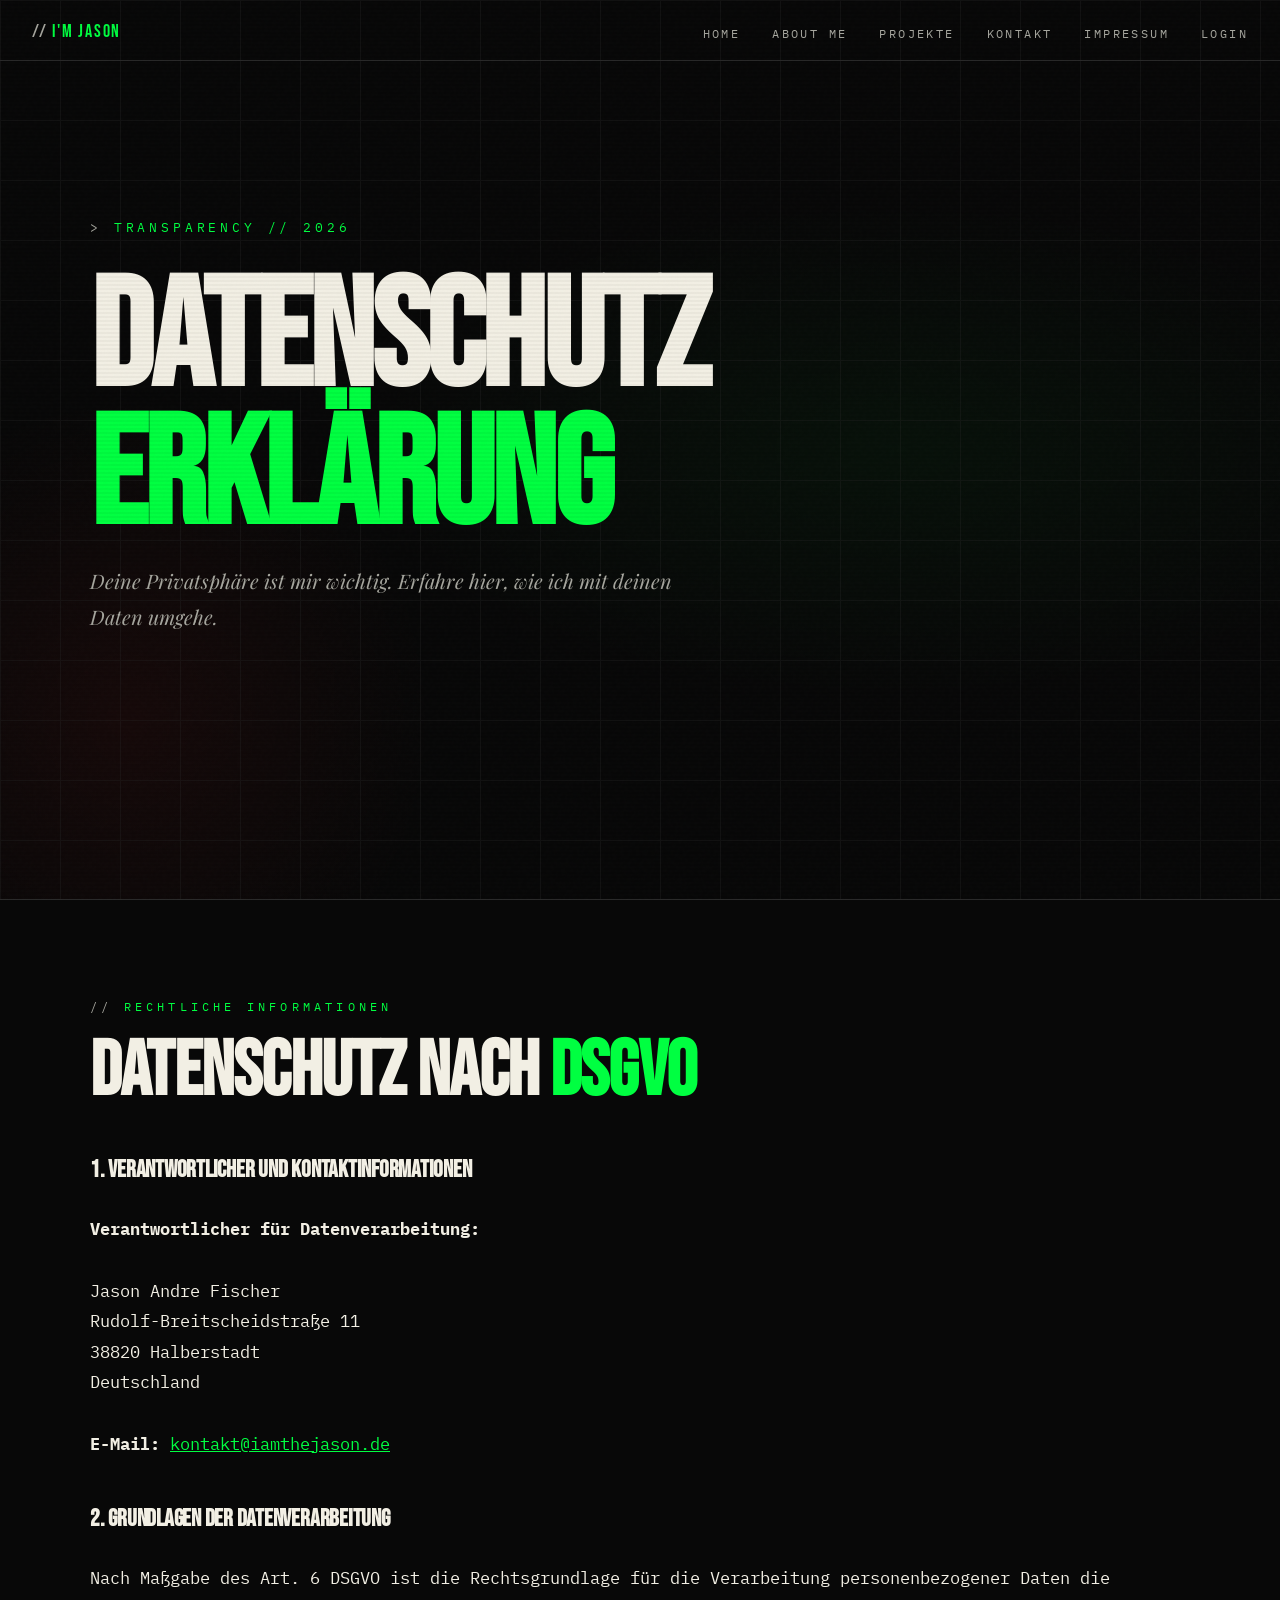
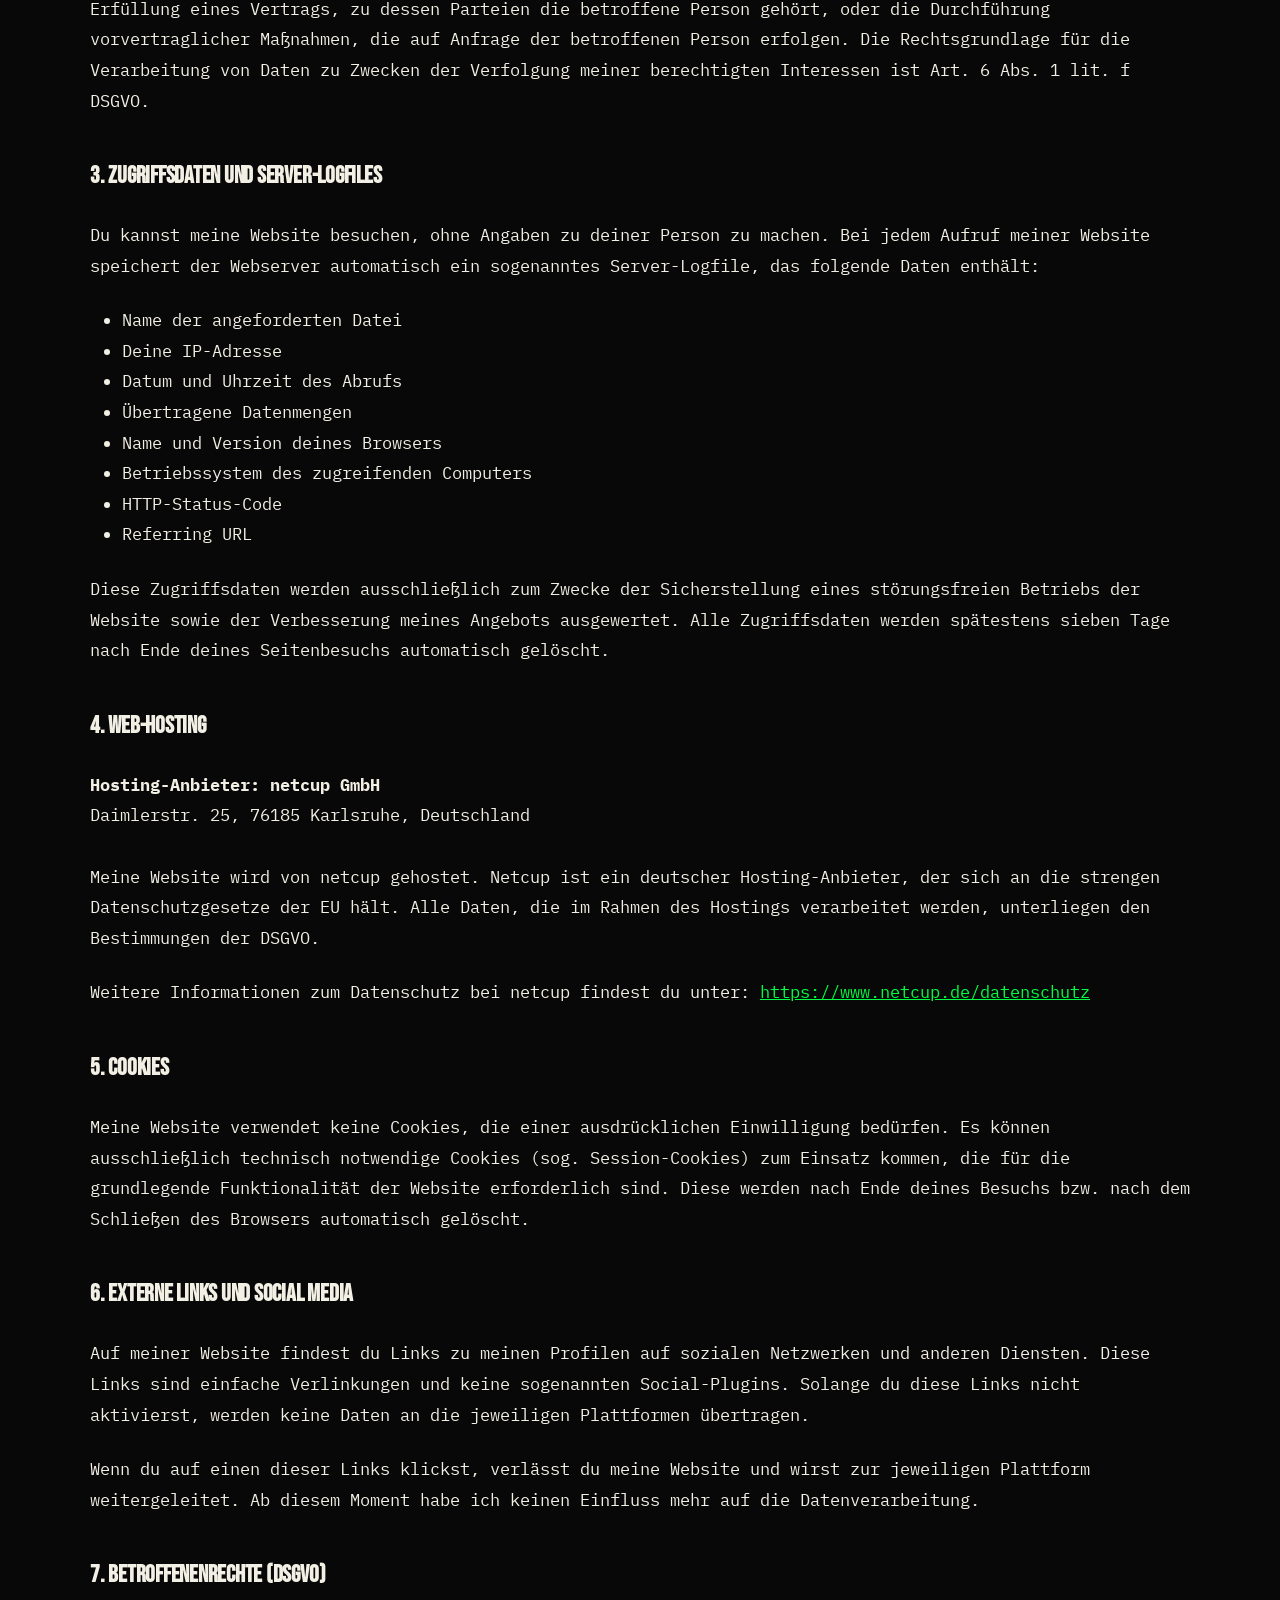
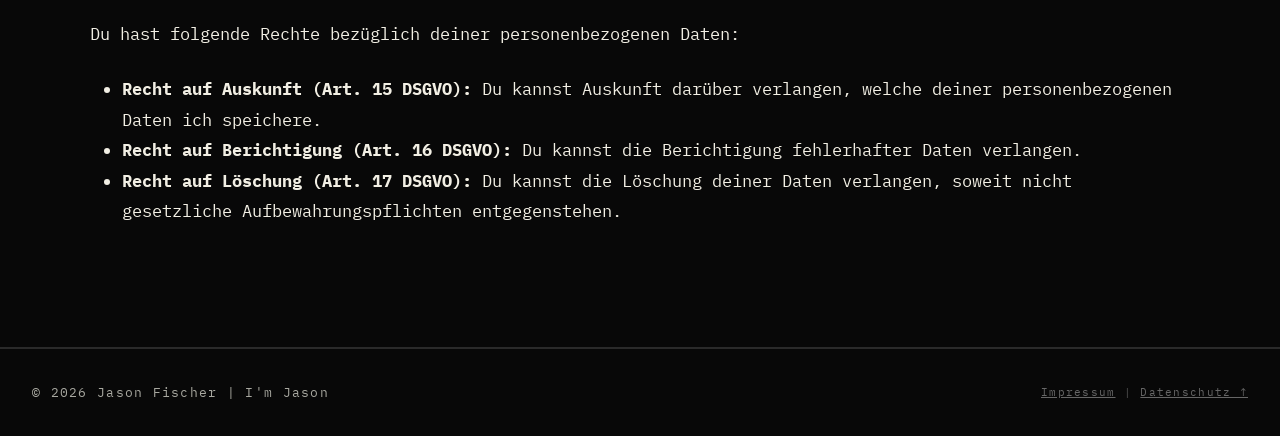
==== datenschutz.html @ c8b7c7de "Add login functionality with form and backend validation; update navigation links across multiple pa" ====
<!DOCTYPE html>
<html lang="de">
<head>
    <meta charset="UTF-8">
    <meta name="viewport" content="width=device-width, initial-scale=1.0">
    <title>Datenschutzerklärung</title>
    <link rel="preconnect" href="https://fonts.googleapis.com">
    <link rel="preconnect" href="https://fonts.gstatic.com" crossorigin>
    <link href="https://fonts.googleapis.com/css2?family=Bebas+Neue&family=IBM+Plex+Mono:ital,wght@0,400;0,600;1,400&family=Playfair+Display:ital,wght@0,400;1,700&display=swap" rel="stylesheet">
    <link rel="stylesheet" href="style.css">
</head>
<body>

<!-- NAV -->
<nav id="nav">
  <div class="nav-logo"><span>//</span> I'm Jason</div>
  <ul class="nav-links">
    <li><a href="index.html">Home</a></li>
    <li><a href="index.html#aboutme">About Me</a></li>
    <li><a href="index.html#projects">Projekte</a></li>
    <li><a href="kontakt.html">Kontakt</a></li>
    <li><a href="impressum.html">Impressum</a></li>
    <li><a href="login.html">Login</a></li>
  </ul>
  <button class="hamburger" id="hamburger">
    <span></span>
    <span></span>
    <span></span>
  </button>
</nav>

<!-- MOBILE MENU -->
<div class="mobile-menu" id="mobileMenu">
  <ul class="mobile-nav-links">
    <li><a href="index.html">Home</a></li>
    <li><a href="index.html#aboutme">About Me</a></li>
    <li><a href="index.html#projects">Projekte</a></li>
    <li><a href="kontakt.html">Kontakt</a></li>
    <li><a href="impressum.html">Impressum</a></li>
    <li><a href="login.html">Login</a></li>
  </ul>
</div>

<!-- HERO -->
<section class="hero">
  <div class="hero-bg"></div>
  <div class="hero-grid"></div>
  <div class="hero-inner">
    <div class="hero-tag">transparency // 2026</div>
    <h1 class="hero-title">
      Datenschutz<br>
      <span class="accent">Erklärung</span>
    </h1>
    <p class="hero-subtitle">
      Deine Privatsphäre ist mir wichtig. Erfahre hier, wie ich mit deinen Daten umgehe.
    </p>
  </div>
</section>

<!-- CONTENT -->
<section>
  <div class="container reveal">
    <div class="section-label">rechtliche informationen</div>
    <h2>Datenschutz nach <span class="green">DSGVO</span></h2>

    <div style="margin-top: 3rem;">
      <h2 style="font-size: 1.5rem; margin-bottom: 2rem; color: var(--white);">1. Verantwortlicher und Kontaktinformationen</h2>
      <p>
        <strong>Verantwortlicher für Datenverarbeitung:</strong><br><br>
        Jason Andre Fischer<br>
        Rudolf-Breitscheidstraße 11<br>
        38820 Halberstadt<br>
        Deutschland<br><br>
        <strong>E-Mail:</strong> <a href="mailto:kontakt@iamthejason.de" style="color: var(--green);">kontakt@iamthejason.de</a>
      </p>
    </div>

    <div style="margin-top: 3rem;">
      <h2 style="font-size: 1.5rem; margin-bottom: 2rem; color: var(--white);">2. Grundlagen der Datenverarbeitung</h2>
      <p>
        Nach Maßgabe des Art. 6 DSGVO ist die Rechtsgrundlage für die Verarbeitung personenbezogener Daten die Erfüllung eines Vertrags, zu dessen Parteien die betroffene Person gehört, oder die Durchführung vorvertraglicher Maßnahmen, die auf Anfrage der betroffenen Person erfolgen. Die Rechtsgrundlage für die Verarbeitung von Daten zu Zwecken der Verfolgung meiner berechtigten Interessen ist Art. 6 Abs. 1 lit. f DSGVO.
      </p>
    </div>

    <div style="margin-top: 3rem;">
      <h2 style="font-size: 1.5rem; margin-bottom: 2rem; color: var(--white);">3. Zugriffsdaten und Server-Logfiles</h2>
      <p>
        Du kannst meine Website besuchen, ohne Angaben zu deiner Person zu machen. Bei jedem Aufruf meiner Website speichert der Webserver automatisch ein sogenanntes Server-Logfile, das folgende Daten enthält:
      </p>
      <ul style="margin: 1.5rem 0; margin-left: 2rem;">
        <li>Name der angeforderten Datei</li>
        <li>Deine IP-Adresse</li>
        <li>Datum und Uhrzeit des Abrufs</li>
        <li>Übertragene Datenmengen</li>
        <li>Name und Version deines Browsers</li>
        <li>Betriebssystem des zugreifenden Computers</li>
        <li>HTTP-Status-Code</li>
        <li>Referring URL</li>
      </ul>
      <p>
        Diese Zugriffsdaten werden ausschließlich zum Zwecke der Sicherstellung eines störungsfreien Betriebs der Website sowie der Verbesserung meines Angebots ausgewertet. Alle Zugriffsdaten werden spätestens sieben Tage nach Ende deines Seitenbesuchs automatisch gelöscht.
      </p>
    </div>

    <div style="margin-top: 3rem;">
      <h2 style="font-size: 1.5rem; margin-bottom: 2rem; color: var(--white);">4. Web-Hosting</h2>
      <p>
        <strong>Hosting-Anbieter: netcup GmbH</strong><br>
        Daimlerstr. 25, 76185 Karlsruhe, Deutschland<br><br>
        Meine Website wird von netcup gehostet. Netcup ist ein deutscher Hosting-Anbieter, der sich an die strengen Datenschutzgesetze der EU hält. Alle Daten, die im Rahmen des Hostings verarbeitet werden, unterliegen den Bestimmungen der DSGVO.
      </p>
      <p style="margin-top: 1.5rem;">
        Weitere Informationen zum Datenschutz bei netcup findest du unter: <a href="https://www.netcup.de/datenschutz" target="_blank" rel="noopener" style="color: var(--green);">https://www.netcup.de/datenschutz</a>
      </p>
    </div>

    <div style="margin-top: 3rem;">
      <h2 style="font-size: 1.5rem; margin-bottom: 2rem; color: var(--white);">5. Cookies</h2>
      <p>
        Meine Website verwendet keine Cookies, die einer ausdrücklichen Einwilligung bedürfen. Es können ausschließlich technisch notwendige Cookies (sog. Session-Cookies) zum Einsatz kommen, die für die grundlegende Funktionalität der Website erforderlich sind. Diese werden nach Ende deines Besuchs bzw. nach dem Schließen des Browsers automatisch gelöscht.
      </p>
    </div>

    <div style="margin-top: 3rem;">
      <h2 style="font-size: 1.5rem; margin-bottom: 2rem; color: var(--white);">6. Externe Links und Social Media</h2>
      <p>
        Auf meiner Website findest du Links zu meinen Profilen auf sozialen Netzwerken und anderen Diensten. Diese Links sind einfache Verlinkungen und keine sogenannten Social-Plugins. Solange du diese Links nicht aktivierst, werden keine Daten an die jeweiligen Plattformen übertragen.
      </p>
      <p style="margin-top: 1.5rem;">
        Wenn du auf einen dieser Links klickst, verlässt du meine Website und wirst zur jeweiligen Plattform weitergeleitet. Ab diesem Moment habe ich keinen Einfluss mehr auf die Datenverarbeitung.
      </p>
    </div>

    <div style="margin-top: 3rem;">
      <h2 style="font-size: 1.5rem; margin-bottom: 2rem; color: var(--white);">7. Betroffenenrechte (DSGVO)</h2>
      <p>
        Du hast folgende Rechte bezüglich deiner personenbezogenen Daten:
      </p>
      <ul style="margin: 1.5rem 0; margin-left: 2rem;">
        <li><strong>Recht auf Auskunft (Art. 15 DSGVO):</strong> Du kannst Auskunft darüber verlangen, welche deiner personenbezogenen Daten ich speichere.</li>
        <li><strong>Recht auf Berichtigung (Art. 16 DSGVO):</strong> Du kannst die Berichtigung fehlerhafter Daten verlangen.</li>
        <li><strong>Recht auf Löschung (Art. 17 DSGVO):</strong> Du kannst die Löschung deiner Daten verlangen, soweit nicht gesetzliche Aufbewahrungspflichten entgegenstehen.</li>
      </ul>
    </div>
  </div>
</section>

<!-- FOOTER -->
<footer>
  <div>&copy; 2026 Jason Fischer | I'm Jason</div>
  <div style="color: #555; font-size:0.7rem">
    <a href="impressum.html" style="color:#666; text-decoration:underline">Impressum</a> | <a href="datenschutz.html" style="color:#666; text-decoration:underline">Datenschutz ↑</a>
  </div>
</footer>

<script>
  // ─── HAMBURGER MENU ───
  const hamburger = document.getElementById('hamburger');
  const mobileMenu = document.getElementById('mobileMenu');
  
  hamburger.addEventListener('click', () => {
    hamburger.classList.toggle('active');
    mobileMenu.classList.toggle('active');
  });
  
  // Close mobile menu when a link is clicked
  document.querySelectorAll('.mobile-nav-links a').forEach(link => {
    link.addEventListener('click', () => {
      hamburger.classList.remove('active');
      mobileMenu.classList.remove('active');
    });
  });

  // ─── NAV SCROLL ───
  const nav = document.getElementById('nav');
  window.addEventListener('scroll', () => {
    nav.classList.toggle('scrolled', window.scrollY > 50);
  });

  // ─── REVEAL ON SCROLL ───
  const reveals = document.querySelectorAll('.reveal');
  const observer = new IntersectionObserver((entries) => {
    entries.forEach(e => {
      if (e.isIntersecting) {
        e.target.classList.add('visible');
        observer.unobserve(e.target);
      }
    });
  }, { threshold: 0.1, rootMargin: '0px 0px -50px 0px' });

  reveals.forEach(r => observer.observe(r));
</script>

</body>
</html>
---- style.css ----
:root {
    --black: #080808;
    --dark: #111111;
    --card: #161616;
    --green: #00ff41;
    --red: #ff2b2b;
    --gold: #f5c400;
    --white: #f2efe4;
    --muted: #a8a8a0;
    --border: #2a2a2a;
}

*,
*::before,
*::after {
    box-sizing: border-box;
    margin: 0;
    padding: 0;
}

html {
    scroll-behavior: smooth;
}

body {
    background: var(--black);
    color: var(--white);
    font-family: 'IBM Plex Mono', monospace;
    font-size: 17px;
    line-height: 1.8;
    overflow-x: hidden;
    cursor: crosshair;
}

/* ─── SCANLINE OVERLAY ─── */
body::before {
    content: '';
    position: fixed;
    inset: 0;
    background: repeating-linear-gradient(0deg,
            transparent,
            transparent 2px,
            rgba(0, 0, 0, 0.03) 2px,
            rgba(0, 0, 0, 0.03) 4px);
    pointer-events: none;
    z-index: 9999;
}

/* ─── NOISE TEXTURE ─── */
body::after {
    content: '';
    position: fixed;
    inset: 0;
    opacity: 0.015;
    background-image: url("data:image/svg+xml,%3Csvg viewBox='0 0 256 256' xmlns='http://www.w3.org/2000/svg'%3E%3Cfilter id='noise'%3E%3CfeTurbulence type='fractalNoise' baseFrequency='0.9' numOctaves='4' stitchTiles='stitch'/%3E%3C/filter%3E%3Crect width='100%25' height='100%25' filter='url(%23noise)'/%3E%3C/svg%3E");
    pointer-events: none;
    z-index: 9998;
}

/* ─── HERO ─── */
.hero {
    min-height: 100vh;
    display: flex;
    flex-direction: column;
    justify-content: center;
    padding: 4rem 2rem 6rem;
    position: relative;
    border-bottom: 1px solid var(--border);
    overflow: hidden;
}

.hero-bg {
    position: absolute;
    inset: 0;
    background:
        radial-gradient(ellipse 60% 40% at 70% 50%, rgba(0, 255, 65, 0.04) 0%, transparent 70%),
        radial-gradient(ellipse 40% 60% at 10% 80%, rgba(255, 43, 43, 0.06) 0%, transparent 60%);
    pointer-events: none;
}

.hero-grid {
    position: absolute;
    inset: 0;
    background-image:
        linear-gradient(var(--border) 1px, transparent 1px),
        linear-gradient(90deg, var(--border) 1px, transparent 1px);
    background-size: 60px 60px;
    opacity: 0.3;
    pointer-events: none;
}

.hero-inner {
    max-width: 1100px;
    margin: 0 auto;
    width: 100%;
    position: relative;
}

.hero-tag {
    font-family: 'IBM Plex Mono', monospace;
    font-size: 0.8rem;
    color: var(--green);
    letter-spacing: 0.3em;
    text-transform: uppercase;
    margin-bottom: 2rem;
    margin-top: 2rem;
    opacity: 0;
    animation: fadeUp 0.6s 0.2s ease forwards;
}

.hero-tag::before {
    content: '> ';
    color: var(--muted);
}

.hero-title {
    font-family: 'Bebas Neue', sans-serif;
    font-size: clamp(4rem, 12vw, 11rem);
    line-height: 0.9;
    letter-spacing: -0.02em;
    color: var(--white);
    margin-bottom: 1rem;
    opacity: 0;
    animation: fadeUp 0.8s 0.4s ease forwards;
}

.hero-title .strike {
    color: var(--muted);
    text-decoration: line-through;
    text-decoration-color: var(--red);
    text-decoration-thickness: 4px;
}

.hero-title .accent {
    color: var(--green);
    display: inline-block;
    animation: glitch 4s 2s infinite;
}

.hero-subtitle {
    font-size: clamp(1rem, 2vw, 1.25rem);
    color: var(--muted);
    max-width: 600px;
    margin-bottom: 3rem;
    opacity: 0;
    animation: fadeUp 0.8s 0.7s ease forwards;
    font-style: italic;
    font-family: 'Playfair Display', serif;
}

.hero-stats {
    display: flex;
    gap: 3rem;
    flex-wrap: wrap;
    opacity: 0;
    animation: fadeUp 0.8s 1s ease forwards;
}

.stat {
    border-left: 2px solid var(--green);
    padding-left: 1rem;
}

.stat-num {
    font-family: 'Bebas Neue', sans-serif;
    font-size: 2.5rem;
    color: var(--green);
    line-height: 1;
}

.stat-label {
    font-size: 0.75rem;
    color: var(--muted);
    letter-spacing: 0.15em;
    text-transform: uppercase;
    margin-top: 0.3rem;
}

/* ─── SECTION BASE ─── */
section {
    padding: 6rem 2rem;
    border-bottom: 1px solid var(--border);
}

.container {
    max-width: 1100px;
    margin: 0 auto;
}

.section-label {
    font-size: 0.75rem;
    letter-spacing: 0.35em;
    text-transform: uppercase;
    color: var(--green);
    margin-bottom: 1rem;
}

.section-label::before {
    content: '// ';
    color: var(--muted);
}

h2 {
    font-family: 'Bebas Neue', sans-serif;
    font-size: clamp(2.5rem, 6vw, 5rem);
    line-height: 1;
    letter-spacing: -0.01em;
    margin-bottom: 3rem;
    color: var(--white);
}

h2 .red {
    color: var(--red);
}

h2 .green {
    color: var(--green);
}

h2 .gold {
    color: var(--gold);
}

/* ─── MYTH SECTION ─── */
.myth-section {
    background: var(--dark);
}

.myth-grid {
    display: grid;
    grid-template-columns: 1fr 1fr;
    gap: 1px;
    background: var(--border);
    border: 1px solid var(--border);
    margin-bottom: 3rem;
}

.myth-item {
    background: var(--card);
    padding: 2.5rem;
    position: relative;
    overflow: hidden;
    transition: background 0.3s;
}

.myth-item:hover {
    background: #1d1d1d;
}

.myth-item::before {
    content: attr(data-num);
    position: absolute;
    top: -0.5rem;
    right: 1rem;
    font-family: 'Bebas Neue', sans-serif;
    font-size: 6rem;
    color: var(--border);
    line-height: 1;
    pointer-events: none;
    transition: color 0.3s;
}

.myth-item:hover::before {
    color: #2a2a2a;
}

.myth-label {
    font-size: 0.7rem;
    letter-spacing: 0.3em;
    color: var(--red);
    text-transform: uppercase;
    margin-bottom: 0.75rem;
}

.myth-claim {
    font-family: 'Playfair Display', serif;
    font-style: italic;
    font-size: 1.2rem;
    color: var(--muted);
    margin-bottom: 1.25rem;
    padding-bottom: 1.25rem;
    border-bottom: 1px solid var(--border);
}

.myth-reality-label {
    font-size: 0.7rem;
    letter-spacing: 0.3em;
    color: var(--green);
    text-transform: uppercase;
    margin-bottom: 0.5rem;
}

.myth-reality {
    font-size: 1rem;
    color: var(--white);
    line-height: 1.8;
}

.myth-reality strong {
    color: var(--green);
}

/* ─── WHO SECTION ─── */
.who-section {}

.who-grid {
    display: grid;
    grid-template-columns: repeat(auto-fill, minmax(280px, 1fr));
    gap: 1px;
    background: var(--border);
    border: 1px solid var(--border);
}

.who-card {
    background: var(--card);
    padding: 2rem;
    position: relative;
    transition: background 0.2s;
}

.who-card:hover {
    background: #181818;
}

.who-icon {
    font-size: 2rem;
    margin-bottom: 1rem;
    display: block;
    filter: grayscale(0.3);
}

.who-title {
    font-family: 'Bebas Neue', sans-serif;
    font-size: 1.4rem;
    letter-spacing: 0.05em;
    color: var(--gold);
    margin-bottom: 0.5rem;
}

.who-desc {
    font-size: 0.95rem;
    color: var(--muted);
    line-height: 1.8;
}

.who-desc strong {
    color: var(--white);
}

/* ─── SECURITY SECTION ─── */
.security-section {
    background: var(--dark);
}

.terminal-block {
    background: #0d0d0d;
    border: 1px solid var(--green);
    border-radius: 2px;
    padding: 2rem;
    margin: 2rem 0;
    position: relative;
    font-size: 0.95rem;
    overflow: hidden;
}

.terminal-block::before {
    content: '● ● ●';
    position: absolute;
    top: 0.75rem;
    left: 1rem;
    font-size: 0.7rem;
    color: var(--muted);
    letter-spacing: 0.3em;
}

.terminal-block .line {
    padding-top: 1rem;
    color: var(--green);
    line-height: 2;
}

.terminal-block .line .prompt {
    color: var(--muted);
}

.terminal-block .line .cmd {
    color: var(--white);
}

.terminal-block .line .comment {
    color: #555;
    font-style: italic;
}

.terminal-block .line .out {
    color: var(--red);
}

.terminal-block .line .warn {
    color: var(--gold);
}

.security-split {
    display: grid;
    grid-template-columns: 1fr 1fr;
    gap: 3rem;
    align-items: start;
}

.security-text p {
    font-size: 1.05rem;
    color: var(--muted);
    margin-bottom: 1.25rem;
    line-height: 1.85;
}

.security-text p strong {
    color: var(--white);
}

.security-text p em {
    color: var(--red);
    font-style: normal;
}

/* ─── QUOTE SECTION ─── */
.quote-section {
    background: var(--black);
    padding: 5rem 2rem;
}

.big-quote {
    max-width: 900px;
    margin: 0 auto;
    text-align: center;
}

.big-quote blockquote {
    font-family: 'Playfair Display', serif;
    font-size: clamp(1.4rem, 3vw, 2.2rem);
    font-style: italic;
    color: var(--white);
    line-height: 1.5;
    margin-bottom: 1.5rem;
    position: relative;
}

.big-quote blockquote::before {
    content: '\201C';
    font-size: 8rem;
    color: var(--border);
    position: absolute;
    top: -2rem;
    left: -2rem;
    line-height: 1;
    font-family: 'Playfair Display', serif;
    pointer-events: none;
}

.big-quote cite {
    font-size: 0.7rem;
    letter-spacing: 0.3em;
    color: var(--muted);
    text-transform: uppercase;
    font-style: normal;
}

/* ─── DEMOCRACY SECTION ─── */
.democracy-section {}

.timeline {
    position: relative;
    padding-left: 2rem;
    margin: 2rem 0;
}

.timeline::before {
    content: '';
    position: absolute;
    left: 0;
    top: 0;
    bottom: 0;
    width: 1px;
    background: linear-gradient(to bottom, var(--red), transparent);
}

.timeline-item {
    position: relative;
    padding-bottom: 2.5rem;
    padding-left: 1.5rem;
}

.timeline-item::before {
    content: '';
    position: absolute;
    left: -0.35rem;
    top: 0.4rem;
    width: 7px;
    height: 7px;
    background: var(--red);
    border-radius: 50%;
    box-shadow: 0 0 8px var(--red);
}

.timeline-country {
    font-family: 'Bebas Neue', sans-serif;
    font-size: 1.1rem;
    letter-spacing: 0.1em;
    color: var(--red);
    margin-bottom: 0.25rem;
}

.timeline-text {
    font-size: 0.95rem;
    color: var(--muted);
    line-height: 1.8;
}

.timeline-text strong {
    color: var(--white);
}

.warning-box {
    border: 1px solid var(--gold);
    padding: 2rem;
    margin: 3rem 0;
    position: relative;
}

.warning-box::before {
    content: '⚠ WARNUNG';
    position: absolute;
    top: -0.75rem;
    left: 1rem;
    background: var(--black);
    padding: 0 0.5rem;
    font-size: 0.65rem;
    letter-spacing: 0.3em;
    color: var(--gold);
}

.warning-box p {
    font-size: 1rem;
    color: var(--white);
    line-height: 1.85;
}

.warning-box p strong {
    color: var(--gold);
}

/* ─── ALTERNATIVES SECTION ─── */
.alt-section {
    background: var(--dark);
}

.alt-grid {
    display: grid;
    grid-template-columns: repeat(3, 1fr);
    gap: 1.5rem;
    margin-top: 2rem;
}

@media (max-width: 768px) {
    .alt-grid {
        grid-template-columns: 1fr;
    }
}

.alt-card {
    border: 1px solid var(--border);
    padding: 2rem;
    position: relative;
    transition: border-color 0.3s, transform 0.3s;
}

.alt-card:hover {
    border-color: var(--green);
    transform: translateY(-2px);
}

.alt-num {
    font-family: 'Bebas Neue', sans-serif;
    font-size: 3.5rem;
    color: var(--border);
    line-height: 1;
    margin-bottom: 0.5rem;
    transition: color 0.3s;
}

.alt-card:hover .alt-num {
    color: #333;
}

.alt-title {
    font-family: 'Bebas Neue', sans-serif;
    font-size: 1.3rem;
    letter-spacing: 0.05em;
    color: var(--green);
    margin-bottom: 0.75rem;
}

.alt-desc {
    font-size: 0.95rem;
    color: var(--muted);
    line-height: 1.8;
}

/* ─── CTA SECTION ─── */
.cta-section {
    background: var(--black);
    text-align: center;
    padding: 8rem 2rem;
}

.cta-section h2 {
    margin-bottom: 1rem;
}

.cta-sub {
    color: var(--muted);
    margin-bottom: 3rem;
    font-size: 1rem;
    max-width: 550px;
    margin-left: auto;
    margin-right: auto;
}

.cta-buttons {
    display: flex;
    gap: 1rem;
    justify-content: center;
    flex-wrap: wrap;
    margin-bottom: 4rem;
}

.btn {
    font-family: 'IBM Plex Mono', monospace;
    font-size: 0.8rem;
    letter-spacing: 0.15em;
    text-transform: uppercase;
    padding: 1rem 2rem;
    cursor: pointer;
    transition: all 0.2s;
    text-decoration: none;
    display: inline-block;
}

.btn-primary {
    background: var(--green);
    color: var(--black);
    border: 2px solid var(--green);
    font-weight: 600;
}

.btn-primary:hover {
    background: transparent;
    color: var(--green);
}

.btn-petition {
    background: var(--gold);
    color: var(--black);
    border: 2px solid var(--gold);
    font-weight: 600;
}

.btn-petition:hover {
    background: transparent;
    color: var(--gold);
}

.btn-secondary {
    background: transparent;
    color: var(--white);
    border: 2px solid var(--border);
}

.btn-secondary:hover {
    border-color: var(--white);
}

.share-text {
    font-size: 0.75rem;
    letter-spacing: 0.3em;
    color: var(--muted);
    text-transform: uppercase;
    margin-bottom: 1.5rem;
}

.share-url {
    font-family: 'IBM Plex Mono', monospace;
    font-size: 1.1rem;
    color: var(--green);
    letter-spacing: 0.05em;
    border: 1px solid var(--border);
    padding: 0.75rem 2rem;
    display: inline-block;
    cursor: pointer;
    transition: border-color 0.2s;
    position: relative;
}

.share-url:hover {
    border-color: var(--green);
}

.share-url .copied-msg {
    position: absolute;
    top: -2rem;
    left: 50%;
    transform: translateX(-50%);
    font-size: 0.65rem;
    color: var(--green);
    letter-spacing: 0.2em;
    opacity: 0;
    transition: opacity 0.3s;
    white-space: nowrap;
    pointer-events: none;
}

.share-url.copied .copied-msg {
    opacity: 1;
}

/* ─── FOOTER ─── */
footer {
    padding: 2rem;
    border-top: 1px solid var(--border);
    display: flex;
    justify-content: space-between;
    align-items: center;
    flex-wrap: wrap;
    font-size: 0.8rem;
    color: var(--muted);
    letter-spacing: 0.1em;
    gap: 1rem;
}

footer a {
    color: var(--muted);
    text-decoration: none;
}

footer a:hover {
    color: var(--green);
}

/* ─── REVEAL ON SCROLL ─── */
.reveal {
    opacity: 0;
    transform: translateY(30px);
    transition: opacity 0.7s ease, transform 0.7s ease;
}

.reveal.visible {
    opacity: 1;
    transform: none;
}

/* ─── ANIMATIONS ─── */
@keyframes fadeUp {
    from {
        opacity: 0;
        transform: translateY(20px);
    }

    to {
        opacity: 1;
        transform: none;
    }
}

@keyframes bounce {

    0%,
    100% {
        transform: translateX(-50%) translateY(0);
    }

    50% {
        transform: translateX(-50%) translateY(-8px);
    }
}

@keyframes glitch {

    0%,
    90%,
    100% {
        transform: none;
        text-shadow: none;
    }

    91% {
        transform: skewX(-15deg);
        text-shadow: 3px 0 var(--red);
    }

    92% {
        transform: skewX(10deg);
        text-shadow: -3px 0 #0ff;
    }

    93% {
        transform: none;
        text-shadow: 2px 0 var(--red);
    }

    94% {
        transform: skewX(-5deg);
        text-shadow: none;
    }

    95% {
        transform: none;
    }
}

@keyframes blink {

    0%,
    100% {
        opacity: 1;
    }

    50% {
        opacity: 0;
    }
}

.cursor::after {
    content: '_';
    color: var(--green);
    animation: blink 1s step-end infinite;
}

/* ─── RESPONSIVE ─── */
@media (max-width: 768px) {
    .myth-grid {
        grid-template-columns: 1fr;
    }

    .security-split {
        grid-template-columns: 1fr;
    }

    .hero-stats {
        gap: 1.5rem;
    }

    footer {
        flex-direction: column;
        text-align: center;
    }
}

/* ─── NAV ─── */
nav {
    position: fixed;
    top: 0;
    left: 0;
    right: 0;
    z-index: 100;
    padding: 1rem 2rem;
    display: flex;
    justify-content: space-between;
    align-items: center;
    border-bottom: 1px solid transparent;
    transition: background 0.3s, border-color 0.3s;
}

nav.scrolled {
    background: rgba(8, 8, 8, 0.95);
    border-color: var(--border);
    backdrop-filter: blur(10px);
}

.nav-logo {
    font-family: 'Bebas Neue', sans-serif;
    font-size: 1.1rem;
    letter-spacing: 0.1em;
    color: var(--green);
}

.nav-logo span {
    color: var(--muted);
}

.nav-links {
    display: flex;
    gap: 2rem;
    list-style: none;
}

.nav-links a {
    font-size: 0.75rem;
    letter-spacing: 0.2em;
    text-transform: uppercase;
    color: var(--muted);
    text-decoration: none;
    transition: color 0.2s;
}

.nav-links a:hover {
    color: var(--green);
}

/* ─── HAMBURGER MENU ─── */
.hamburger {
    display: none;
    flex-direction: column;
    background: none;
    border: none;
    cursor: pointer;
    padding: 0.5rem;
    gap: 0.35rem;
}

.hamburger span {
    width: 24px;
    height: 2px;
    background: var(--green);
    transition: all 0.3s ease;
    display: block;
}

.hamburger.active span:nth-child(1) {
    transform: rotate(45deg) translate(10px, 10px);
}

.hamburger.active span:nth-child(2) {
    opacity: 0;
}

.hamburger.active span:nth-child(3) {
    transform: rotate(-45deg) translate(7px, -7px);
}

/* ─── MOBILE MENU ─── */
.mobile-menu {
    position: fixed;
    top: 0;
    left: 0;
    right: 0;
    background: rgba(8, 8, 8, 0.98);
    backdrop-filter: blur(10px);
    border-bottom: 1px solid var(--border);
    max-height: 0;
    overflow: hidden;
    transition: max-height 0.4s cubic-bezier(0.4, 0, 0.2, 1);
    z-index: 99;
    margin-top: 60px;
}

.mobile-menu.active {
    max-height: 100vh;
}

.mobile-nav-links {
    list-style: none;
    display: flex;
    flex-direction: column;
    padding: 2rem 2rem;
    gap: 1.5rem;
}

.mobile-nav-links a {
    font-size: 0.85rem;
    letter-spacing: 0.2em;
    text-transform: uppercase;
    color: var(--muted);
    text-decoration: none;
    transition: color 0.2s;
    display: block;
}

.mobile-nav-links a:hover {
    color: var(--green);
}

@media (max-width: 600px) {
    .nav-links {
        display: none;
    }

    .hamburger {
        display: flex;
    }
}

/* ─── HIGHLIGHT BAR ─── */
.highlight-bar {
    background: var(--red);
    padding: 0.75rem 2rem;
    text-align: center;
    font-size: 0.8rem;
    letter-spacing: 0.2em;
    text-transform: uppercase;
    color: var(--white);
    font-weight: 600;
}

.highlight-bar span {
    margin: 0 2rem;
}

/* ─── DATA VIZ ─── */
.data-viz {
    display: flex;
    gap: 2rem;
    align-items: flex-end;
    margin: 3rem 0;
    padding: 2rem;
    border: 1px solid var(--border);
    background: var(--card);
}

.bar-group {
    flex: 1;
    text-align: center;
}

.bar-container {
    height: 140px;
    display: flex;
    align-items: flex-end;
    justify-content: center;
    margin-bottom: 0.75rem;
}

.bar {
    width: 60%;
    background: var(--border);
    position: relative;
    transition: height 1.5s cubic-bezier(0.25, 1, 0.5, 1);
    display: flex;
    align-items: flex-start;
    justify-content: center;
}

.bar[data-color="green"] {
    background: var(--green);
}

.bar[data-color="red"] {
    background: var(--red);
}

.bar[data-color="gold"] {
    background: var(--gold);
}

.bar-val {
    font-family: 'Bebas Neue', sans-serif;
    font-size: 1.2rem;
    padding-top: 0.3rem;
    color: var(--black);
    position: absolute;
    top: -2rem;
    color: var(--white);
}

.bar-label {
    font-size: 0.75rem;
    letter-spacing: 0.1em;
    color: var(--muted);
    line-height: 1.4;
    text-transform: uppercase;
}

.data-source {
    font-size: 0.7rem;
    color: #555;
    text-align: right;
    margin-top: -1rem;
    margin-bottom: 2rem;
    font-style: italic;
    line-height: 1.6;
}

.source-ref {
    color: var(--green);
    text-decoration: none;
    font-size: 0.75em;
    vertical-align: super;
    font-family: 'IBM Plex Mono', monospace;
    opacity: 0.8;
    transition: opacity 0.2s;
}

.source-ref:hover {
    opacity: 1;
}

.sources-section {
    background: var(--dark);
    border-top: 1px solid var(--border);
}

.source-list {
    list-style: none;
    margin-top: 2rem;
}

.source-list li {
    padding: 1.5rem 0;
    border-bottom: 1px solid var(--border);
    display: grid;
    grid-template-columns: 3rem 1fr;
    gap: 1.5rem;
    align-items: start;
}

.source-list li:last-child {
    border-bottom: none;
}

.source-num {
    font-family: 'Bebas Neue', sans-serif;
    font-size: 1.5rem;
    color: var(--green);
    line-height: 1;
    padding-top: 0.15rem;
}

.source-body {}

.source-title {
    font-size: 1rem;
    color: var(--white);
    margin-bottom: 0.4rem;
    font-weight: 600;
}

.source-meta {
    font-size: 0.85rem;
    color: var(--muted);
    line-height: 1.7;
    margin-bottom: 0.5rem;
}

.source-meta strong {
    color: var(--white);
}

.source-badge {
    display: inline-block;
    font-size: 0.65rem;
    letter-spacing: 0.15em;
    text-transform: uppercase;
    padding: 0.2rem 0.6rem;
    border-radius: 2px;
    margin-right: 0.5rem;
}

.source-badge.peer-reviewed {
    background: rgba(0, 255, 65, 0.12);
    color: var(--green);
    border: 1px solid rgba(0, 255, 65, 0.25);
}

.source-badge.self-report {
    background: rgba(245, 196, 0, 0.12);
    color: var(--gold);
    border: 1px solid rgba(245, 196, 0, 0.25);
}

.source-note {
    font-size: 0.85rem;
    color: #777;
    line-height: 1.7;
    margin-top: 0.5rem;
    padding-top: 0.5rem;
    border-top: 1px dashed var(--border);
    font-style: italic;
}

.source-link {
    color: var(--green);
    text-decoration: none;
    word-break: break-all;
}

.source-link:hover {
    text-decoration: underline;
}

/* ─── LOGIN FORM ─── */
.login-wrapper {
    display: grid;
    grid-template-columns: 1fr 1fr;
    gap: 4rem;
    align-items: start;
    margin-top: 3rem;
}

.login-container {
    background: var(--card);
    border: 1px solid var(--border);
    padding: 3rem;
    border-radius: 4px;
}

.form-group {
    margin-bottom: 1.5rem;
    display: flex;
    flex-direction: column;
}

.form-group label {
    font-size: 0.85rem;
    letter-spacing: 0.15em;
    text-transform: uppercase;
    color: var(--green);
    margin-bottom: 0.5rem;
}

.form-group input[type="email"],
.form-group input[type="password"] {
    padding: 0.75rem;
    background: rgba(0, 255, 65, 0.03);
    border: 1px solid var(--border);
    color: var(--white);
    font-family: 'IBM Plex Mono', monospace;
    font-size: 0.9rem;
    transition: border-color 0.2s, box-shadow 0.2s;
}

.form-group input[type="email"]:focus,
.form-group input[type="password"]:focus {
    outline: none;
    border-color: var(--green);
    box-shadow: 0 0 10px rgba(0, 255, 65, 0.2);
}

.form-group.checkbox {
    flex-direction: row;
    align-items: center;
    gap: 0.5rem;
}

.form-group.checkbox input[type="checkbox"] {
    width: 18px;
    height: 18px;
    cursor: pointer;
    accent-color: var(--green);
}

.form-group.checkbox label {
    margin-bottom: 0;
    text-transform: none;
    color: var(--muted);
    cursor: pointer;
}

.login-btn {
    width: 100%;
    padding: 1rem;
    background: var(--green);
    color: var(--black);
    border: none;
    font-family: 'Bebas Neue', sans-serif;
    font-size: 1rem;
    letter-spacing: 0.15em;
    text-transform: uppercase;
    cursor: pointer;
    transition: background 0.3s, transform 0.2s;
    margin-top: 1rem;
}

.login-btn:hover {
    background: #00dd39;
    transform: translateY(-2px);
}

.login-btn:active {
    transform: translateY(0);
}

.login-footer {
    margin-top: 2rem;
    padding-top: 2rem;
    border-top: 1px solid var(--border);
    text-align: center;
}

.login-footer p {
    margin: 0.5rem 0;
    font-size: 0.9rem;
    color: var(--muted);
}

.link-green {
    color: var(--green);
    text-decoration: none;
    transition: color 0.2s;
}

.link-green:hover {
    color: #00dd39;
    text-decoration: underline;
}

.login-info {
    display: flex;
    flex-direction: column;
    gap: 2rem;
}

.info-card {
    background: var(--card);
    border: 1px solid var(--border);
    padding: 2rem;
    border-radius: 4px;
    transition: all 0.3s;
}

.info-card:hover {
    border-color: var(--green);
    box-shadow: 0 0 20px rgba(0, 255, 65, 0.1);
}

.info-icon {
    font-size: 2.5rem;
    margin-bottom: 1rem;
}

.info-title {
    font-family: 'Bebas Neue', sans-serif;
    font-size: 1.2rem;
    color: var(--white);
    margin-bottom: 0.5rem;
    letter-spacing: 0.05em;
}

.info-desc {
    font-size: 0.9rem;
    color: var(--muted);
    line-height: 1.6;
}

@media (max-width: 900px) {
    .login-wrapper {
        grid-template-columns: 1fr;
        gap: 2rem;
    }
    
    .login-container {
        padding: 2rem;
    }
}
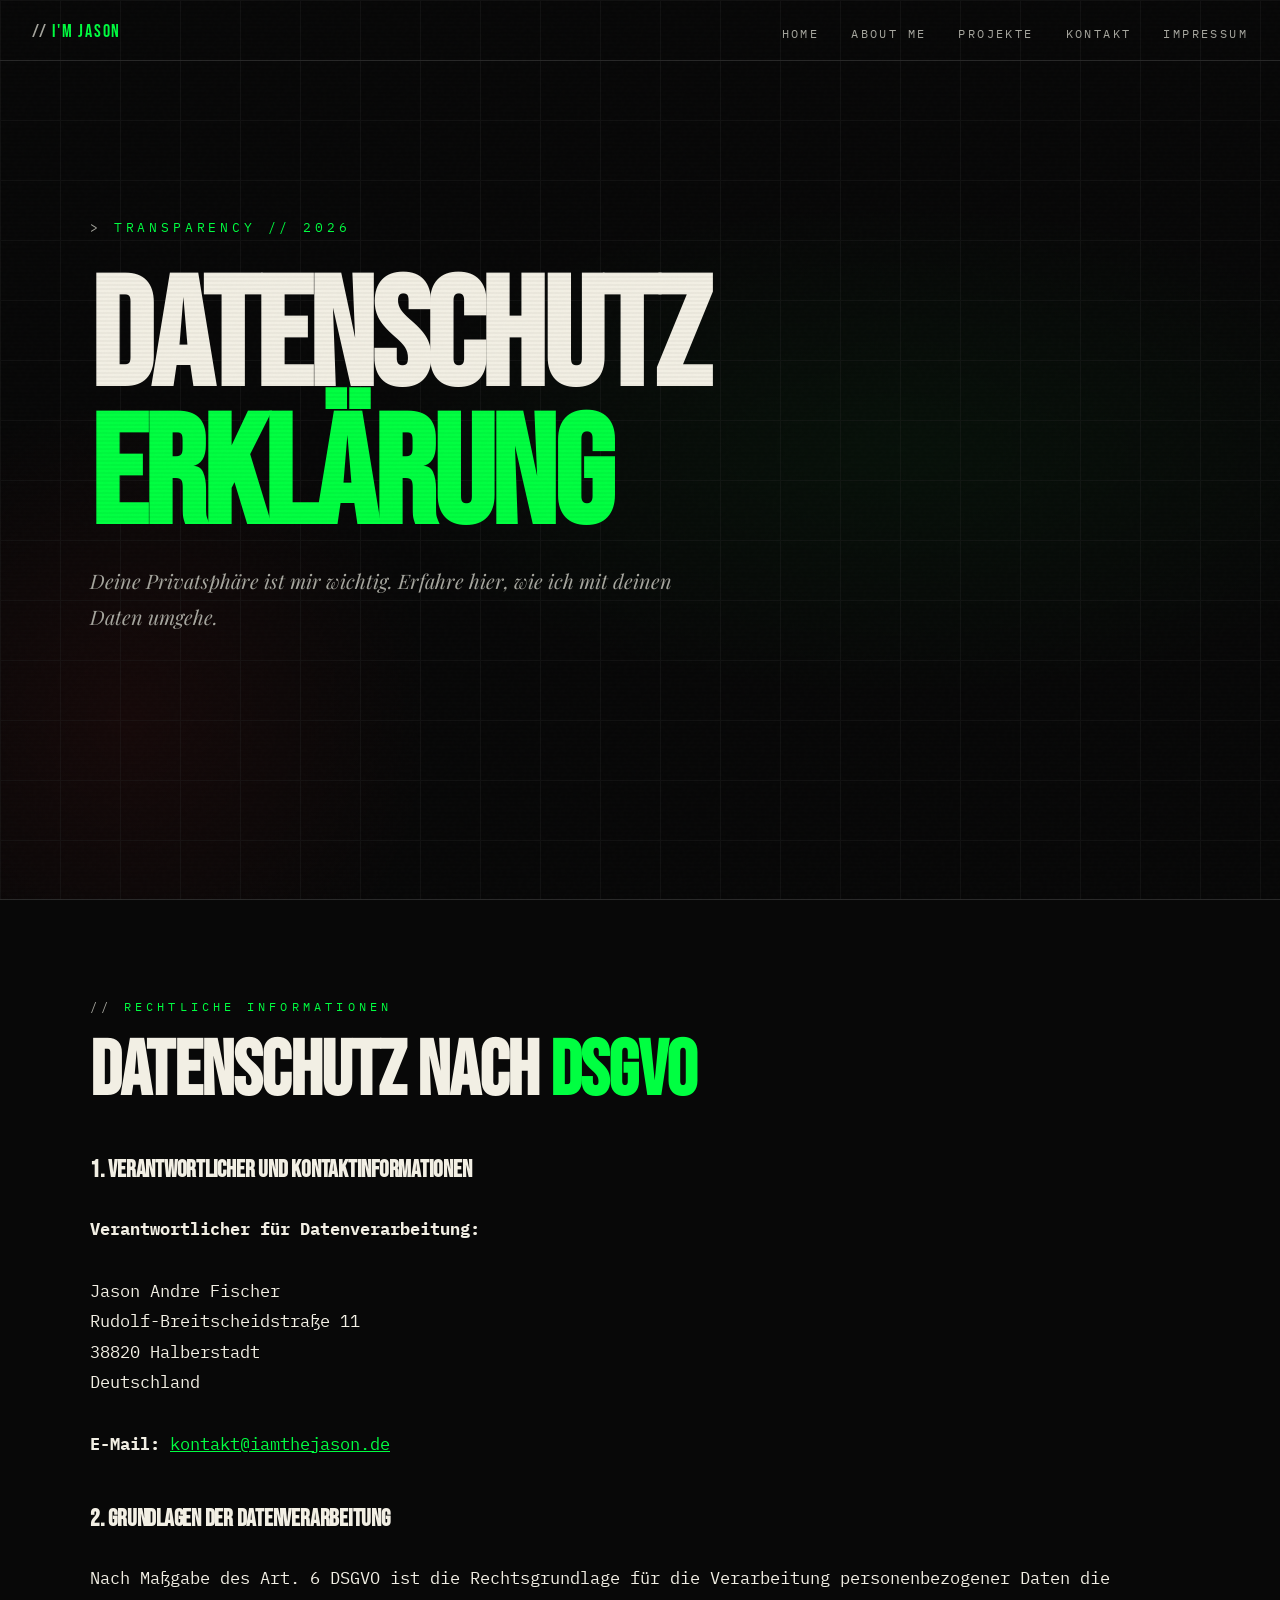
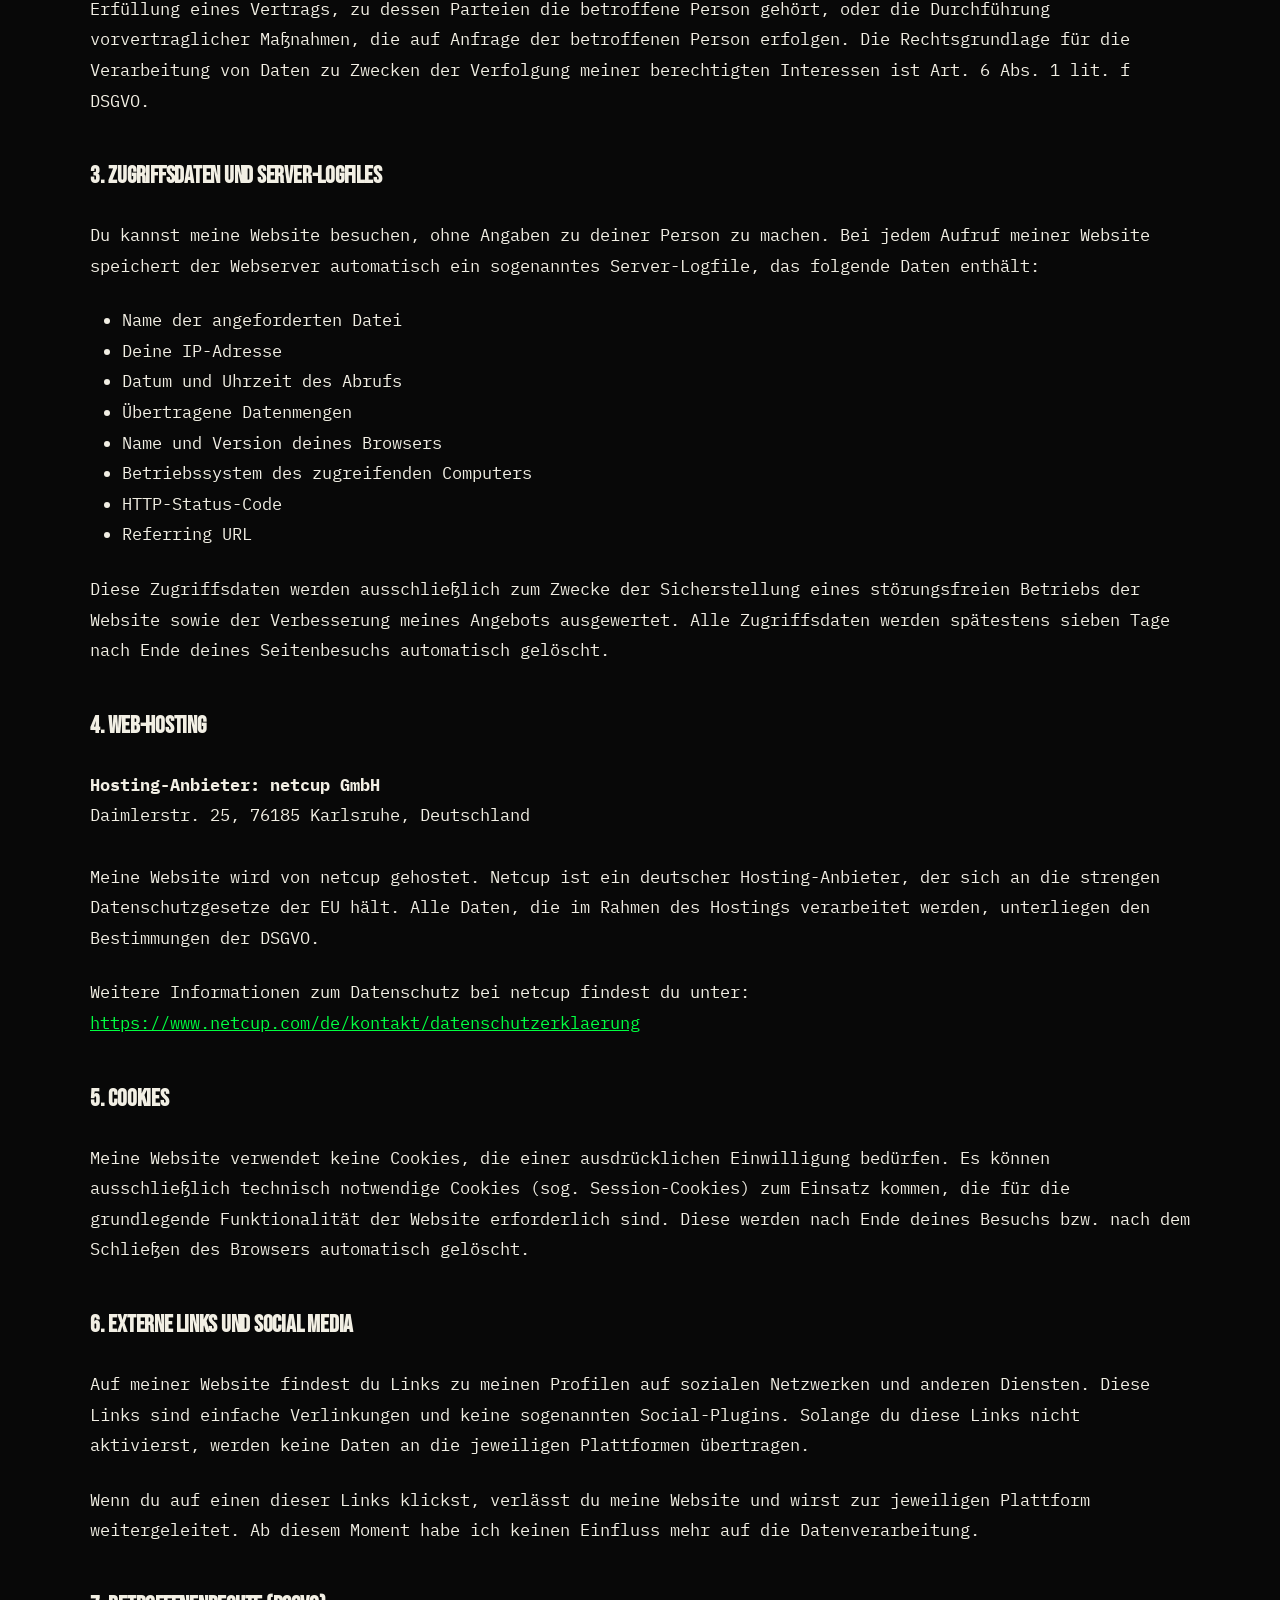
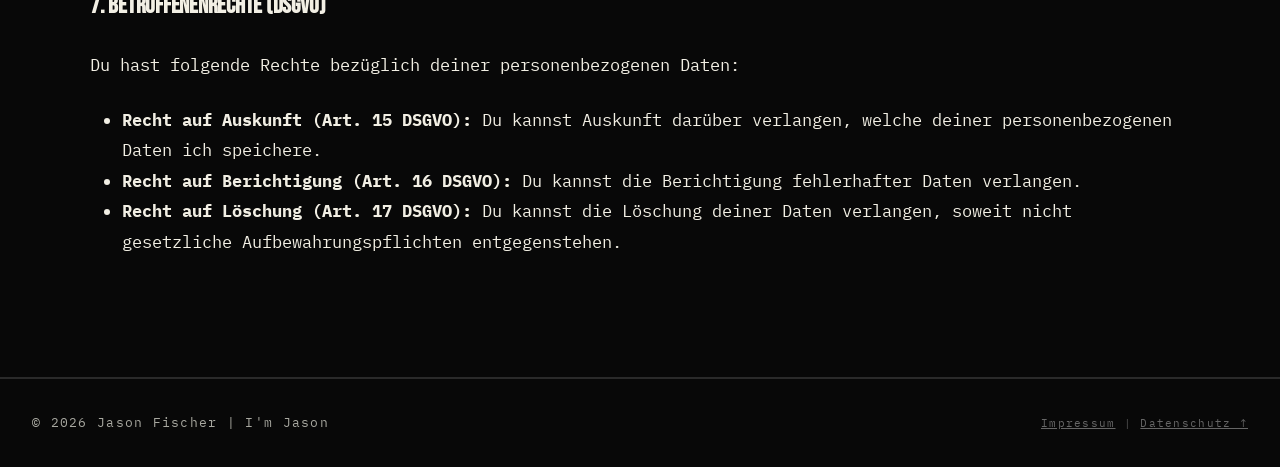
==== commit fa9b81e5: "Remove login functionality and associated files; update navigation links to reflect changes" ====
--- a/datenschutz.html
+++ b/datenschutz.html
@@ -20,7 +20,6 @@
     <li><a href="index.html#projects">Projekte</a></li>
     <li><a href="kontakt.html">Kontakt</a></li>
     <li><a href="impressum.html">Impressum</a></li>
-    <li><a href="login.html">Login</a></li>
   </ul>
   <button class="hamburger" id="hamburger">
     <span></span>
@@ -37,7 +36,6 @@
     <li><a href="index.html#projects">Projekte</a></li>
     <li><a href="kontakt.html">Kontakt</a></li>
     <li><a href="impressum.html">Impressum</a></li>
-    <li><a href="login.html">Login</a></li>
   </ul>
 </div>
 
@@ -110,7 +108,7 @@
         Meine Website wird von netcup gehostet. Netcup ist ein deutscher Hosting-Anbieter, der sich an die strengen Datenschutzgesetze der EU hält. Alle Daten, die im Rahmen des Hostings verarbeitet werden, unterliegen den Bestimmungen der DSGVO.
       </p>
       <p style="margin-top: 1.5rem;">
-        Weitere Informationen zum Datenschutz bei netcup findest du unter: <a href="https://www.netcup.de/datenschutz" target="_blank" rel="noopener" style="color: var(--green);">https://www.netcup.de/datenschutz</a>
+        Weitere Informationen zum Datenschutz bei netcup findest du unter: <a href="https://www.netcup.com/de/kontakt/datenschutzerklaerung" target="_blank" rel="noopener" style="color: var(--green);">https://www.netcup.com/de/kontakt/datenschutzerklaerung</a>
       </p>
     </div>
 
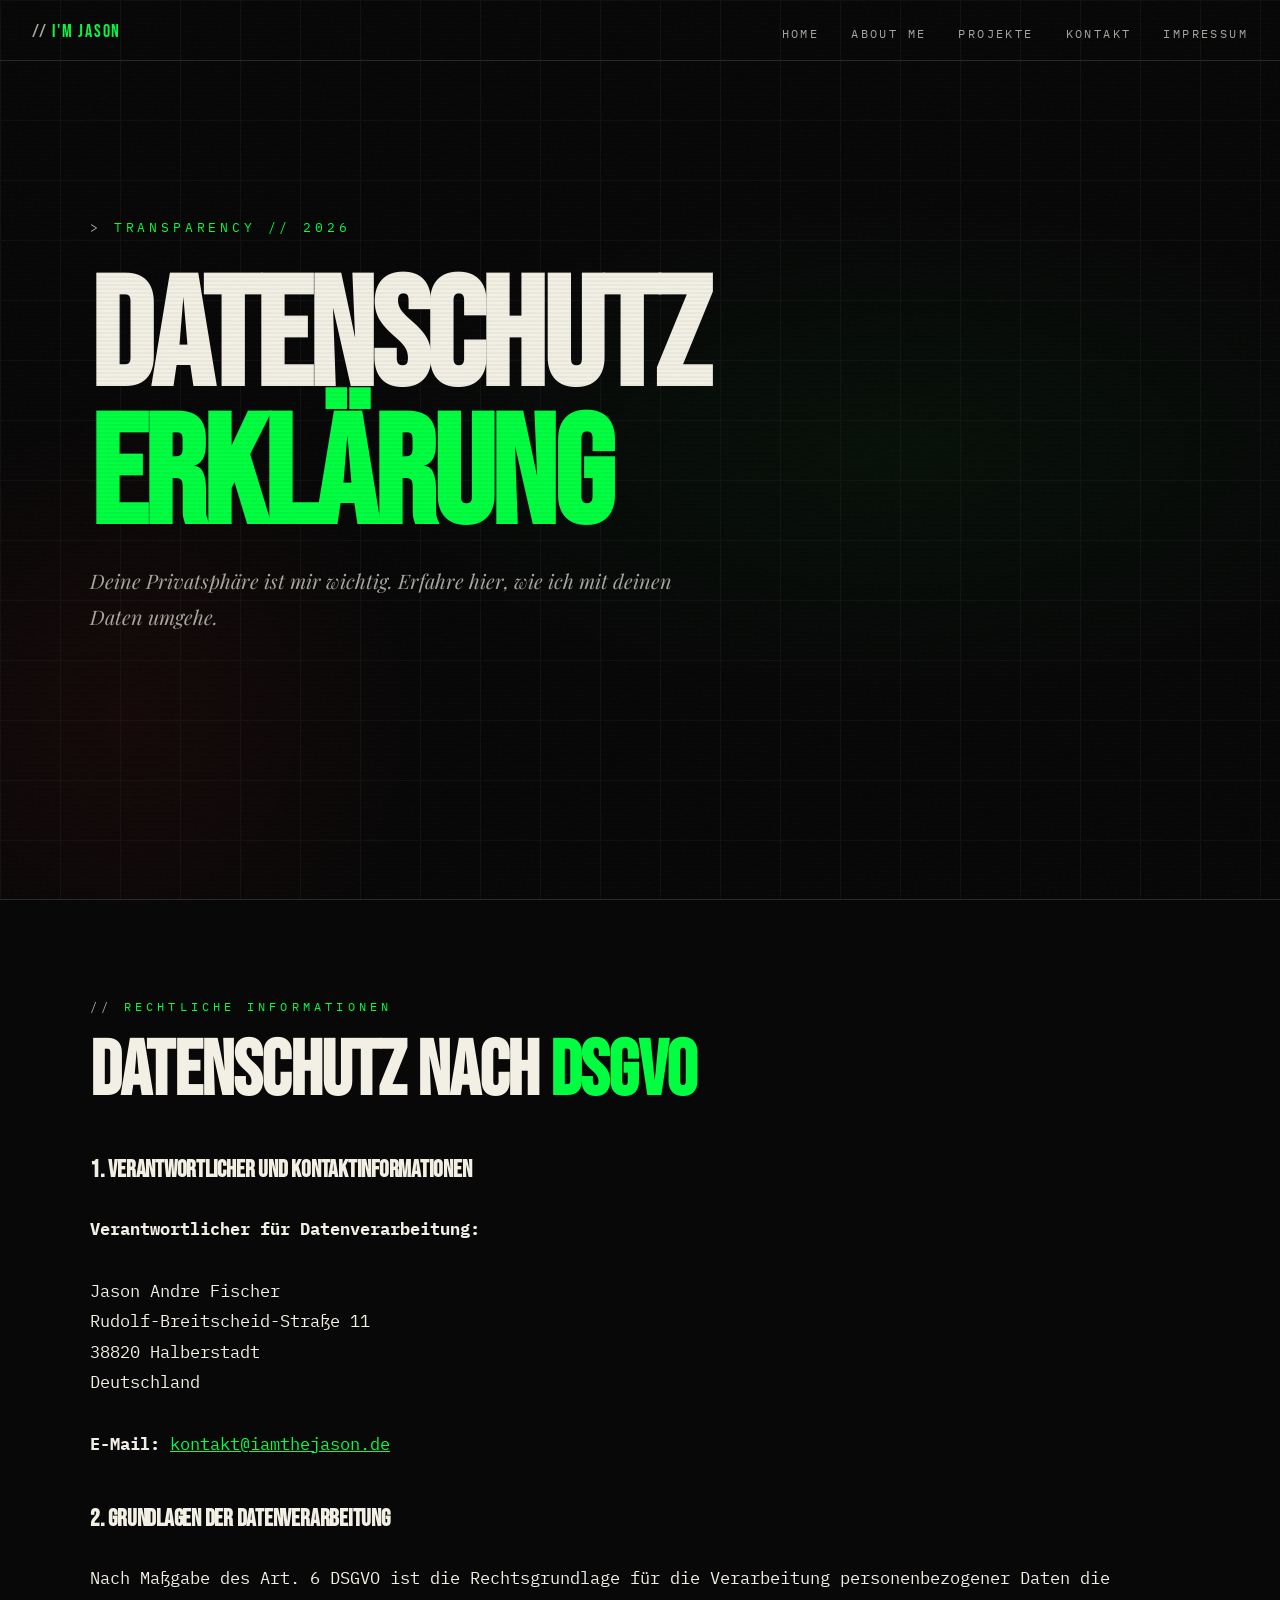
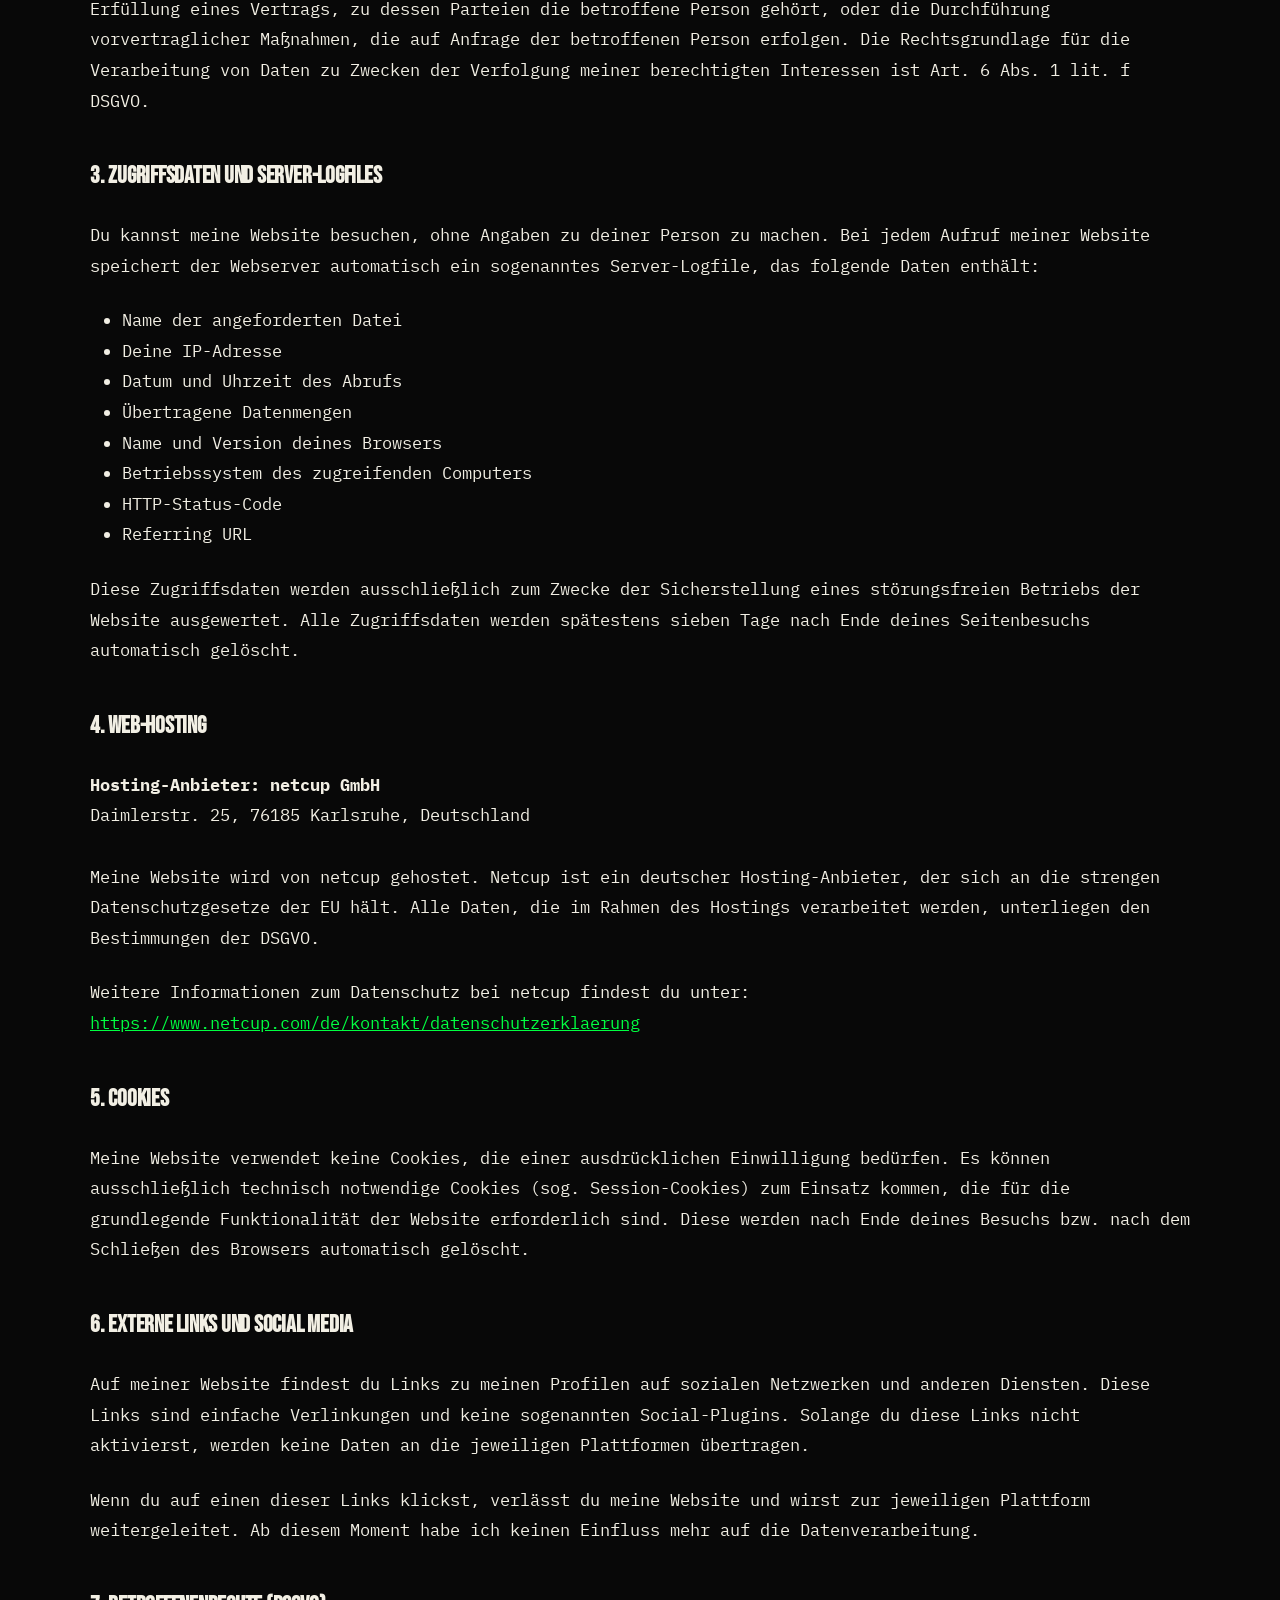
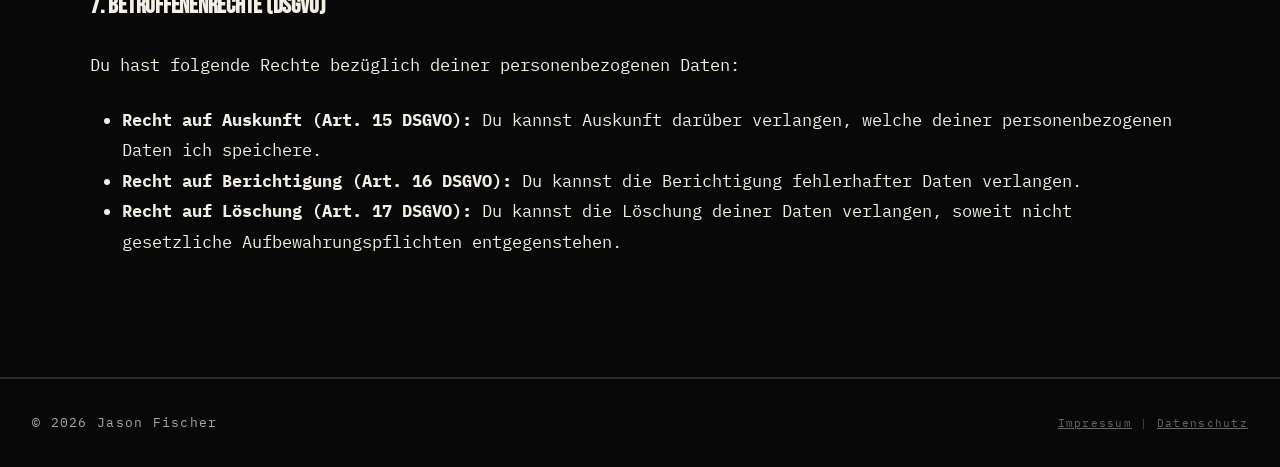
==== commit 056379f5: "Fix typos and update footer links; remove unused CSS styles and adjust hero section text" ====
--- a/datenschutz.html
+++ b/datenschutz.html
@@ -66,7 +66,7 @@
       <p>
         <strong>Verantwortlicher für Datenverarbeitung:</strong><br><br>
         Jason Andre Fischer<br>
-        Rudolf-Breitscheidstraße 11<br>
+        Rudolf-Breitscheid-Straße 11<br>
         38820 Halberstadt<br>
         Deutschland<br><br>
         <strong>E-Mail:</strong> <a href="mailto:kontakt@iamthejason.de" style="color: var(--green);">kontakt@iamthejason.de</a>
@@ -96,7 +96,7 @@
         <li>Referring URL</li>
       </ul>
       <p>
-        Diese Zugriffsdaten werden ausschließlich zum Zwecke der Sicherstellung eines störungsfreien Betriebs der Website sowie der Verbesserung meines Angebots ausgewertet. Alle Zugriffsdaten werden spätestens sieben Tage nach Ende deines Seitenbesuchs automatisch gelöscht.
+        Diese Zugriffsdaten werden ausschließlich zum Zwecke der Sicherstellung eines störungsfreien Betriebs der Website ausgewertet. Alle Zugriffsdaten werden spätestens sieben Tage nach Ende deines Seitenbesuchs automatisch gelöscht.
       </p>
     </div>
 
@@ -145,9 +145,9 @@
 
 <!-- FOOTER -->
 <footer>
-  <div>&copy; 2026 Jason Fischer | I'm Jason</div>
+  <div>&copy; 2026 Jason Fischer</div>
   <div style="color: #555; font-size:0.7rem">
-    <a href="impressum.html" style="color:#666; text-decoration:underline">Impressum</a> | <a href="datenschutz.html" style="color:#666; text-decoration:underline">Datenschutz ↑</a>
+    <a href="impressum.html" style="color:#666; text-decoration:underline">Impressum</a> | <a href="datenschutz.html" style="color:#666; text-decoration:underline">Datenschutz</a>
   </div>
 </footer>
 
--- a/style.css
+++ b/style.css
@@ -161,12 +161,7 @@
     padding-left: 1rem;
 }
 
-.stat-num {
-    font-family: 'Bebas Neue', sans-serif;
-    font-size: 2.5rem;
-    color: var(--green);
-    line-height: 1;
-}
+
 
 .stat-label {
     font-size: 0.75rem;
@@ -208,6 +203,8 @@
     margin-bottom: 3rem;
     color: var(--white);
 }
+
+/* Marquee removed */
 
 h2 .red {
     color: var(--red);
@@ -528,7 +525,7 @@
 }
 
 .warning-box::before {
-    content: '⚠ WARNUNG';
+    content: 'WARNUNG';
     position: absolute;
     top: -0.75rem;
     left: 1rem;
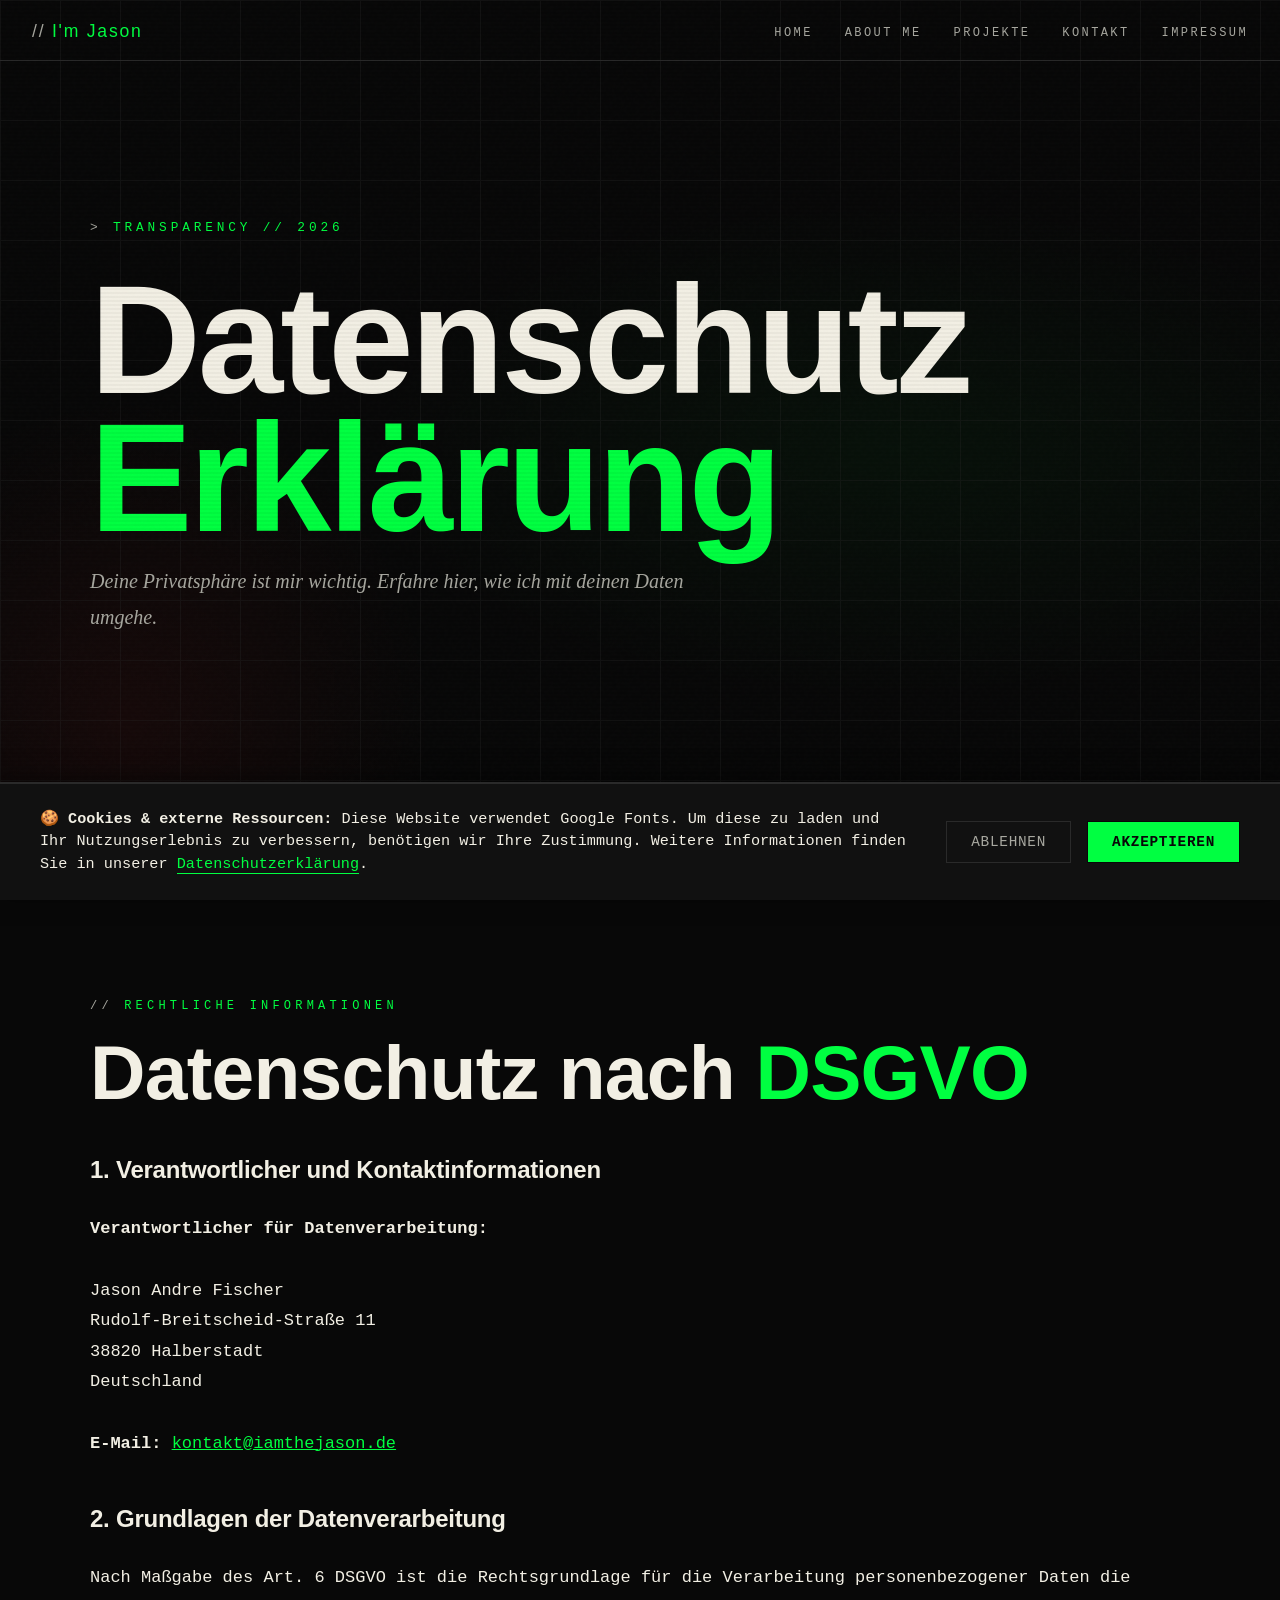
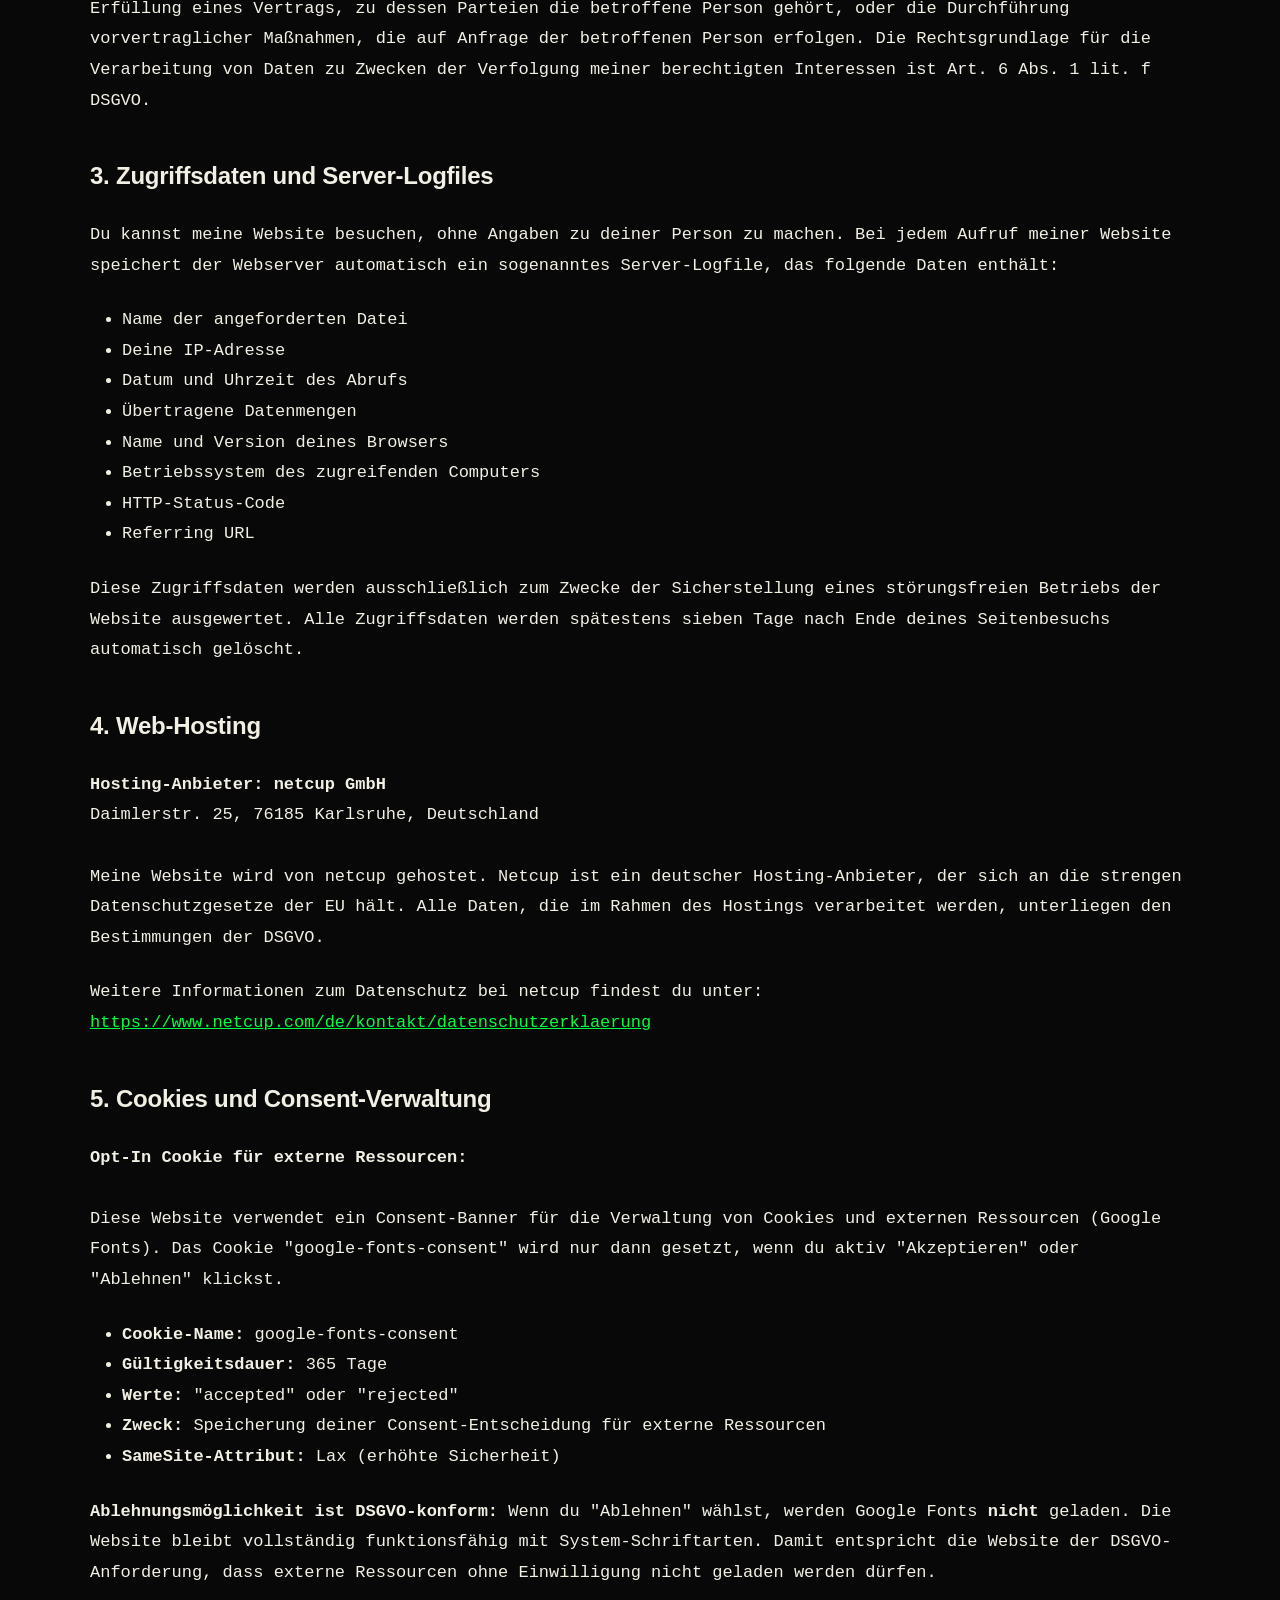
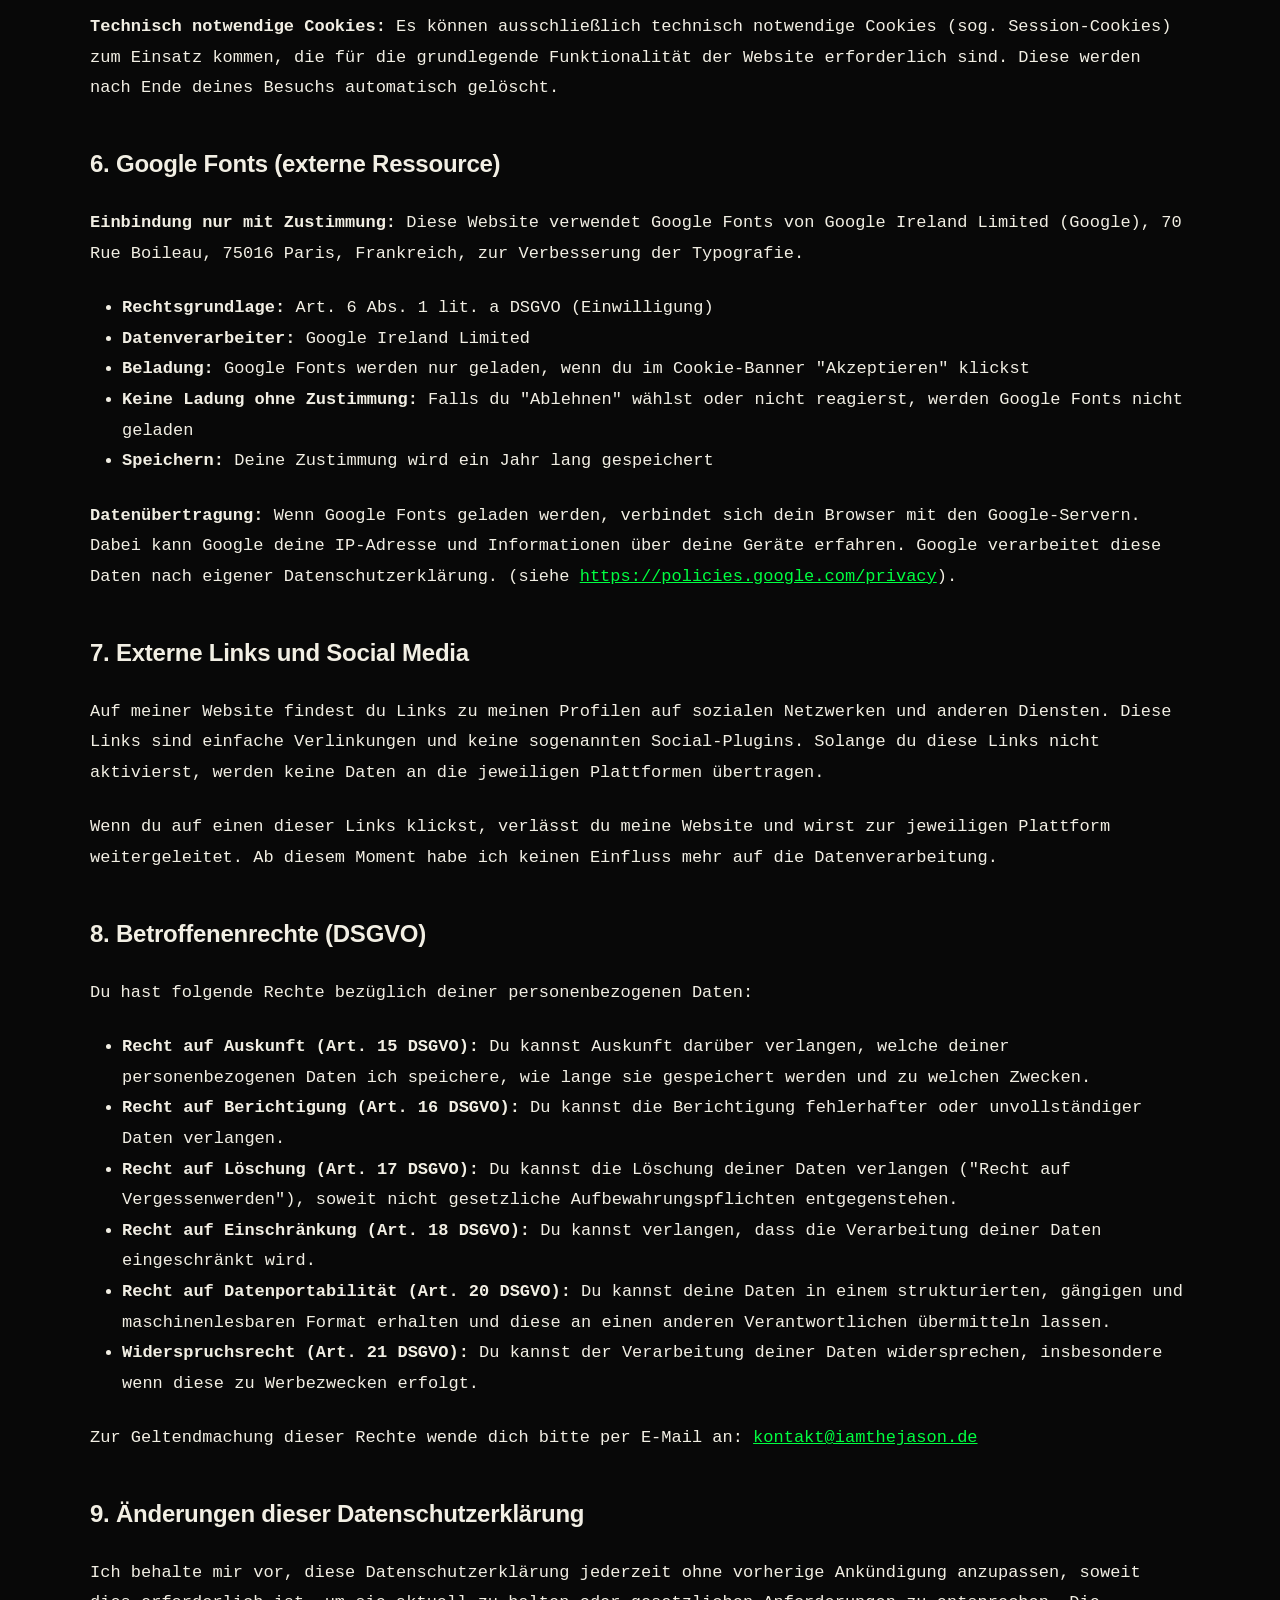
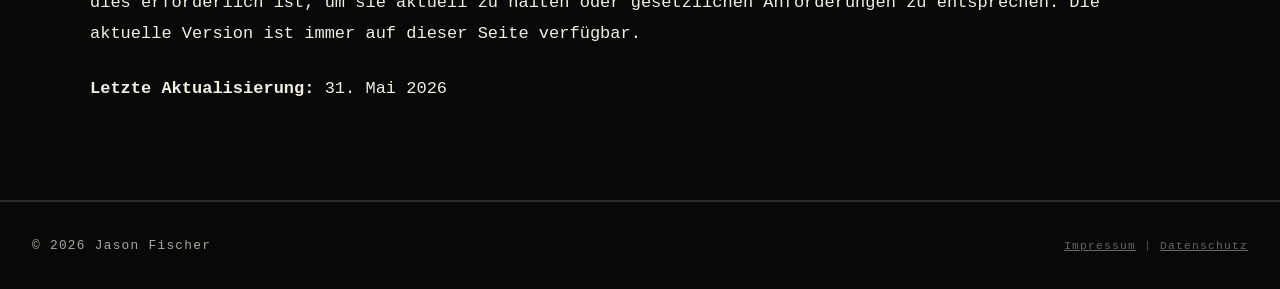
==== commit 9a93432f: "Implement cookie consent banner for Google Fonts; update styles and scripts for compliance" ====
--- a/datenschutz.html
+++ b/datenschutz.html
@@ -4,12 +4,24 @@
     <meta charset="UTF-8">
     <meta name="viewport" content="width=device-width, initial-scale=1.0">
     <title>Datenschutzerklärung</title>
-    <link rel="preconnect" href="https://fonts.googleapis.com">
-    <link rel="preconnect" href="https://fonts.gstatic.com" crossorigin>
-    <link href="https://fonts.googleapis.com/css2?family=Bebas+Neue&family=IBM+Plex+Mono:ital,wght@0,400;0,600;1,400&family=Playfair+Display:ital,wght@0,400;1,700&display=swap" rel="stylesheet">
     <link rel="stylesheet" href="style.css">
 </head>
 <body>
+
+<!-- COOKIE BANNER -->
+<div id="cookie-banner">
+  <div class="cookie-content">
+    <div class="cookie-text">
+      <strong>🍪 Cookies & externe Ressourcen:</strong> Diese Website verwendet Google Fonts. Um diese zu laden und Ihr Nutzungserlebnis zu verbessern, benötigen wir Ihre Zustimmung. Weitere Informationen finden Sie in unserer <a href="datenschutz.html">Datenschutzerklärung</a>.
+    </div>
+    <div class="cookie-buttons">
+      <button class="cookie-btn" id="cookie-reject">Ablehnen</button>
+      <button class="cookie-btn" id="cookie-accept">Akzeptieren</button>
+    </div>
+  </div>
+</div>
+
+<script src="cookies.js"></script>
 
 <!-- NAV -->
 <nav id="nav">
@@ -113,14 +125,44 @@
     </div>
 
     <div style="margin-top: 3rem;">
-      <h2 style="font-size: 1.5rem; margin-bottom: 2rem; color: var(--white);">5. Cookies</h2>
-      <p>
-        Meine Website verwendet keine Cookies, die einer ausdrücklichen Einwilligung bedürfen. Es können ausschließlich technisch notwendige Cookies (sog. Session-Cookies) zum Einsatz kommen, die für die grundlegende Funktionalität der Website erforderlich sind. Diese werden nach Ende deines Besuchs bzw. nach dem Schließen des Browsers automatisch gelöscht.
-      </p>
-    </div>
-
-    <div style="margin-top: 3rem;">
-      <h2 style="font-size: 1.5rem; margin-bottom: 2rem; color: var(--white);">6. Externe Links und Social Media</h2>
+      <h2 style="font-size: 1.5rem; margin-bottom: 2rem; color: var(--white);">5. Cookies und Consent-Verwaltung</h2>
+      <p>
+        <strong>Opt-In Cookie für externe Ressourcen:</strong><br><br>
+        Diese Website verwendet ein Consent-Banner für die Verwaltung von Cookies und externen Ressourcen (Google Fonts). Das Cookie "google-fonts-consent" wird nur dann gesetzt, wenn du aktiv "Akzeptieren" oder "Ablehnen" klickst.
+      </p>
+      <ul style="margin: 1.5rem 0; margin-left: 2rem;">
+        <li><strong>Cookie-Name:</strong> google-fonts-consent</li>
+        <li><strong>Gültigkeitsdauer:</strong> 365 Tage</li>
+        <li><strong>Werte:</strong> "accepted" oder "rejected"</li>
+        <li><strong>Zweck:</strong> Speicherung deiner Consent-Entscheidung für externe Ressourcen</li>
+        <li><strong>SameSite-Attribut:</strong> Lax (erhöhte Sicherheit)</li>
+      </ul>
+      <p style="margin-top: 1.5rem;">
+        <strong>Ablehnungsmöglichkeit ist DSGVO-konform:</strong> Wenn du "Ablehnen" wählst, werden Google Fonts <strong>nicht</strong> geladen. Die Website bleibt vollständig funktionsfähig mit System-Schriftarten. Damit entspricht die Website der DSGVO-Anforderung, dass externe Ressourcen ohne Einwilligung nicht geladen werden dürfen.
+      </p>
+      <p style="margin-top: 1.5rem;">
+        <strong>Technisch notwendige Cookies:</strong> Es können ausschließlich technisch notwendige Cookies (sog. Session-Cookies) zum Einsatz kommen, die für die grundlegende Funktionalität der Website erforderlich sind. Diese werden nach Ende deines Besuchs automatisch gelöscht.
+      </p>
+    </div>
+
+    <div style="margin-top: 3rem;">
+      <h2 style="font-size: 1.5rem; margin-bottom: 2rem; color: var(--white);">6. Google Fonts (externe Ressource)</h2>
+      <p>
+        <strong>Einbindung nur mit Zustimmung:</strong> Diese Website verwendet Google Fonts von Google Ireland Limited (Google), 70 Rue Boileau, 75016 Paris, Frankreich, zur Verbesserung der Typografie.
+      </p>
+      <ul style="margin: 1.5rem 0; margin-left: 2rem;">
+        <li><strong>Rechtsgrundlage:</strong> Art. 6 Abs. 1 lit. a DSGVO (Einwilligung)</li>
+        <li><strong>Datenverarbeiter:</strong> Google Ireland Limited</li>
+        <li><strong>Beladung:</strong> Google Fonts werden nur geladen, wenn du im Cookie-Banner "Akzeptieren" klickst</li>
+        <li><strong>Keine Ladung ohne Zustimmung:</strong> Falls du "Ablehnen" wählst oder nicht reagierst, werden Google Fonts nicht geladen</li>
+        <li><strong>Speichern:</strong> Deine Zustimmung wird ein Jahr lang gespeichert</li>
+      </ul>
+      <p style="margin-top: 1.5rem;">
+        <strong>Datenübertragung:</strong> Wenn Google Fonts geladen werden, verbindet sich dein Browser mit den Google-Servern. Dabei kann Google deine IP-Adresse und Informationen über deine Geräte erfahren. Google verarbeitet diese Daten nach eigener Datenschutzerklärung. (siehe <a href="https://policies.google.com/privacy" target="_blank" rel="noopener" style="color: var(--green);">https://policies.google.com/privacy</a>).
+      </p>
+    </div>
+    <div style="margin-top: 3rem;">
+      <h2 style="font-size: 1.5rem; margin-bottom: 2rem; color: var(--white);">7. Externe Links und Social Media</h2>
       <p>
         Auf meiner Website findest du Links zu meinen Profilen auf sozialen Netzwerken und anderen Diensten. Diese Links sind einfache Verlinkungen und keine sogenannten Social-Plugins. Solange du diese Links nicht aktivierst, werden keine Daten an die jeweiligen Plattformen übertragen.
       </p>
@@ -130,15 +172,31 @@
     </div>
 
     <div style="margin-top: 3rem;">
-      <h2 style="font-size: 1.5rem; margin-bottom: 2rem; color: var(--white);">7. Betroffenenrechte (DSGVO)</h2>
+      <h2 style="font-size: 1.5rem; margin-bottom: 2rem; color: var(--white);">8. Betroffenenrechte (DSGVO)</h2>
       <p>
         Du hast folgende Rechte bezüglich deiner personenbezogenen Daten:
       </p>
       <ul style="margin: 1.5rem 0; margin-left: 2rem;">
-        <li><strong>Recht auf Auskunft (Art. 15 DSGVO):</strong> Du kannst Auskunft darüber verlangen, welche deiner personenbezogenen Daten ich speichere.</li>
-        <li><strong>Recht auf Berichtigung (Art. 16 DSGVO):</strong> Du kannst die Berichtigung fehlerhafter Daten verlangen.</li>
-        <li><strong>Recht auf Löschung (Art. 17 DSGVO):</strong> Du kannst die Löschung deiner Daten verlangen, soweit nicht gesetzliche Aufbewahrungspflichten entgegenstehen.</li>
-      </ul>
+        <li><strong>Recht auf Auskunft (Art. 15 DSGVO):</strong> Du kannst Auskunft darüber verlangen, welche deiner personenbezogenen Daten ich speichere, wie lange sie gespeichert werden und zu welchen Zwecken.</li>
+        <li><strong>Recht auf Berichtigung (Art. 16 DSGVO):</strong> Du kannst die Berichtigung fehlerhafter oder unvollständiger Daten verlangen.</li>
+        <li><strong>Recht auf Löschung (Art. 17 DSGVO):</strong> Du kannst die Löschung deiner Daten verlangen ("Recht auf Vergessenwerden"), soweit nicht gesetzliche Aufbewahrungspflichten entgegenstehen.</li>
+        <li><strong>Recht auf Einschränkung (Art. 18 DSGVO):</strong> Du kannst verlangen, dass die Verarbeitung deiner Daten eingeschränkt wird.</li>
+        <li><strong>Recht auf Datenportabilität (Art. 20 DSGVO):</strong> Du kannst deine Daten in einem strukturierten, gängigen und maschinenlesbaren Format erhalten und diese an einen anderen Verantwortlichen übermitteln lassen.</li>
+        <li><strong>Widerspruchsrecht (Art. 21 DSGVO):</strong> Du kannst der Verarbeitung deiner Daten widersprechen, insbesondere wenn diese zu Werbezwecken erfolgt.</li>
+      </ul>
+      <p style="margin-top: 1.5rem;">
+        Zur Geltendmachung dieser Rechte wende dich bitte per E-Mail an: <a href="mailto:kontakt@iamthejason.de" style="color: var(--green);">kontakt@iamthejason.de</a>
+      </p>
+    </div>
+
+    <div style="margin-top: 3rem;">
+      <h2 style="font-size: 1.5rem; margin-bottom: 2rem; color: var(--white);">9. Änderungen dieser Datenschutzerklärung</h2>
+      <p>
+        Ich behalte mir vor, diese Datenschutzerklärung jederzeit ohne vorherige Ankündigung anzupassen, soweit dies erforderlich ist, um sie aktuell zu halten oder gesetzlichen Anforderungen zu entsprechen. Die aktuelle Version ist immer auf dieser Seite verfügbar.
+      </p>
+      <p style="margin-top: 1.5rem;">
+        <strong>Letzte Aktualisierung:</strong> 31. Mai 2026
+      </p>
     </div>
   </div>
 </section>
--- a/style.css
+++ b/style.css
@@ -1346,4 +1346,112 @@
     .login-container {
         padding: 2rem;
     }
+}
+
+/* ─── COOKIE BANNER ─── */
+#cookie-banner {
+    position: fixed;
+    bottom: 0;
+    left: 0;
+    right: 0;
+    background: var(--dark);
+    border-top: 2px solid var(--border);
+    padding: 1.5rem;
+    z-index: 10000;
+    font-family: 'IBM Plex Mono', monospace;
+    box-shadow: 0 -4px 20px rgba(0, 0, 0, 0.5);
+}
+
+#cookie-banner.hidden {
+    display: none !important;
+}
+
+.cookie-content {
+    max-width: 1200px;
+    margin: 0 auto;
+    display: flex;
+    align-items: center;
+    justify-content: space-between;
+    gap: 2rem;
+}
+
+.cookie-text {
+    flex: 1;
+    font-size: 0.95rem;
+    color: var(--white);
+    line-height: 1.5;
+}
+
+.cookie-text a {
+    color: var(--green);
+    text-decoration: none;
+    border-bottom: 1px solid var(--green);
+}
+
+.cookie-text a:hover {
+    color: var(--gold);
+    border-bottom-color: var(--gold);
+}
+
+.cookie-buttons {
+    display: flex;
+    gap: 1rem;
+    flex-shrink: 0;
+}
+
+.cookie-btn {
+    padding: 0.75rem 1.5rem;
+    border: none;
+    font-family: 'IBM Plex Mono', monospace;
+    font-size: 0.9rem;
+    cursor: pointer;
+    transition: all 0.3s ease;
+    border: 1px solid currentColor;
+    text-transform: uppercase;
+    letter-spacing: 0.05em;
+}
+
+#cookie-accept {
+    background: var(--green);
+    color: var(--black);
+    font-weight: 600;
+}
+
+#cookie-accept:hover {
+    background: var(--gold);
+    border-color: var(--gold);
+    box-shadow: 0 0 10px rgba(245, 196, 0, 0.3);
+}
+
+#cookie-reject {
+    background: transparent;
+    color: var(--muted);
+    border-color: var(--border);
+}
+
+#cookie-reject:hover {
+    color: var(--white);
+    border-color: var(--white);
+    background: rgba(255, 255, 255, 0.05);
+}
+
+@media (max-width: 768px) {
+    .cookie-content {
+        flex-direction: column;
+        gap: 1.5rem;
+    }
+    
+    .cookie-text {
+        font-size: 0.85rem;
+    }
+    
+    .cookie-buttons {
+        width: 100%;
+        justify-content: flex-end;
+    }
+    
+    .cookie-btn {
+        padding: 0.65rem 1.2rem;
+        font-size: 0.8rem;
+    }
 }
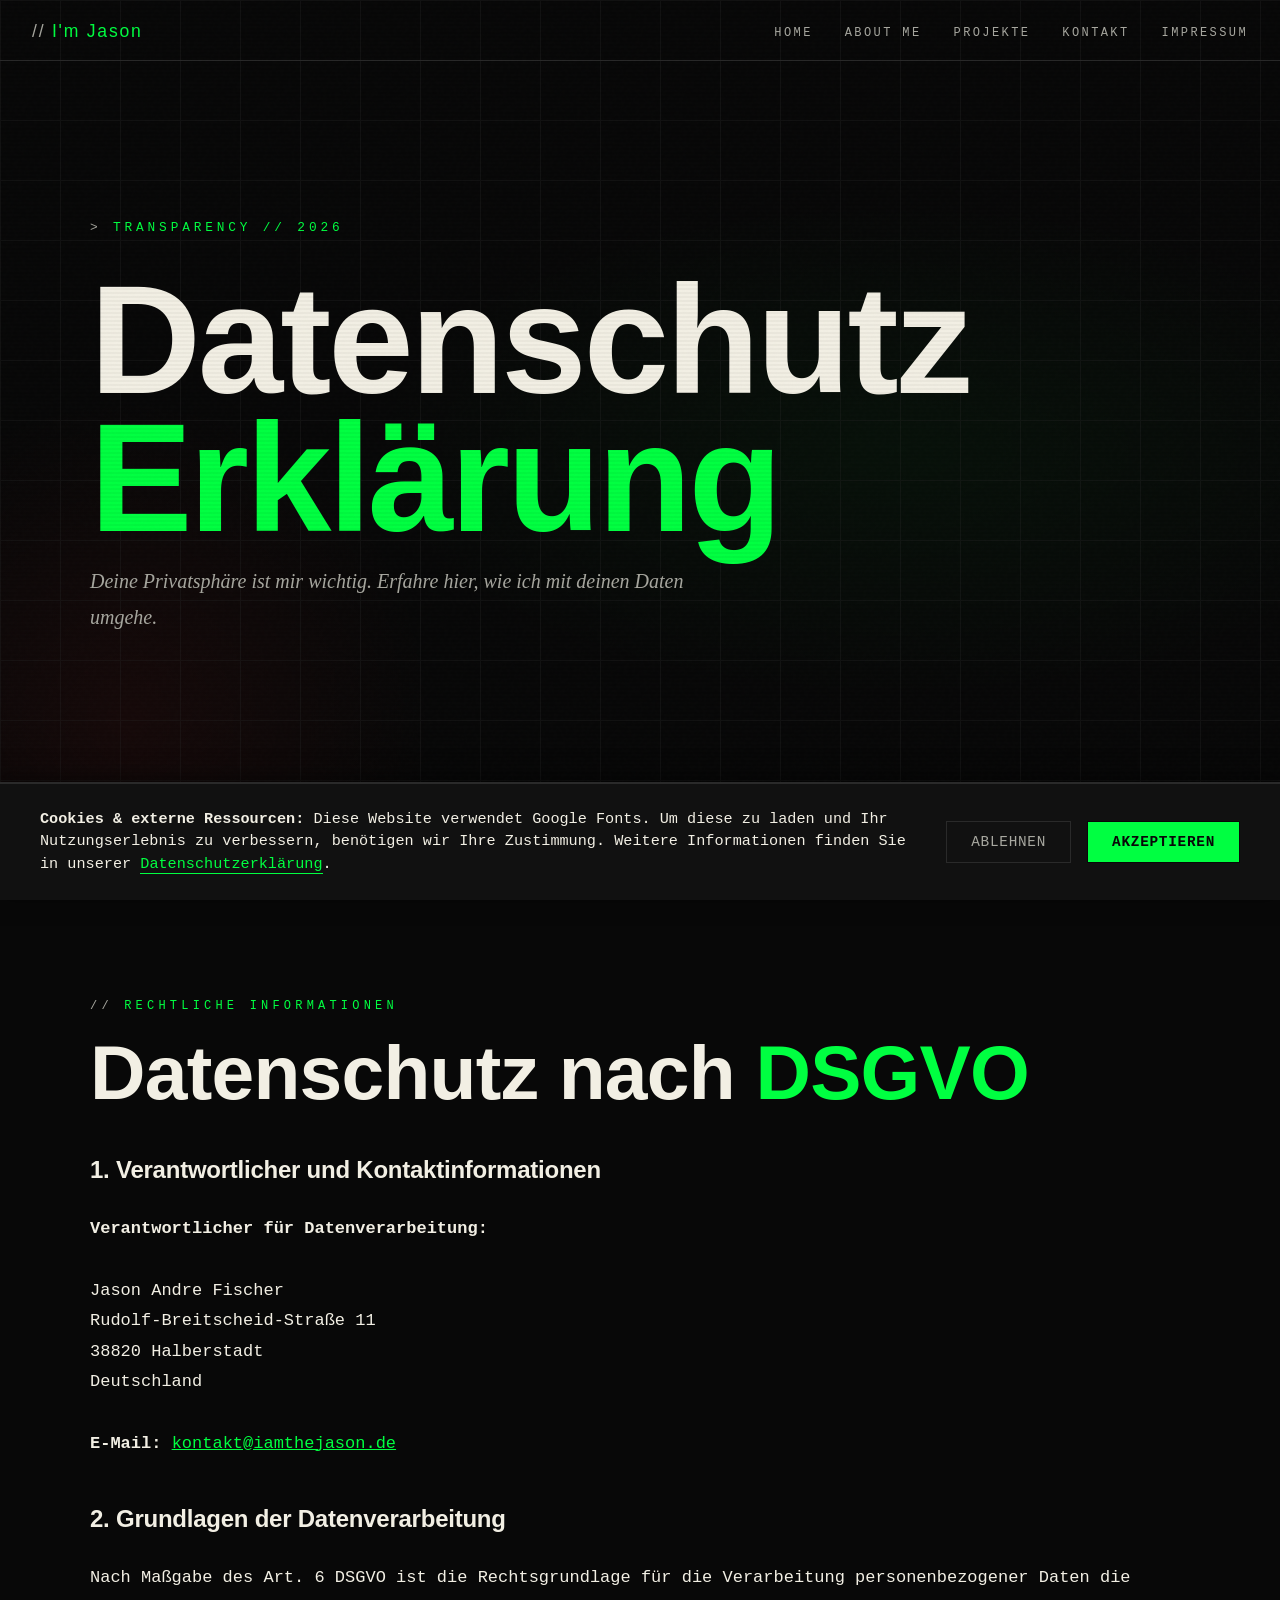
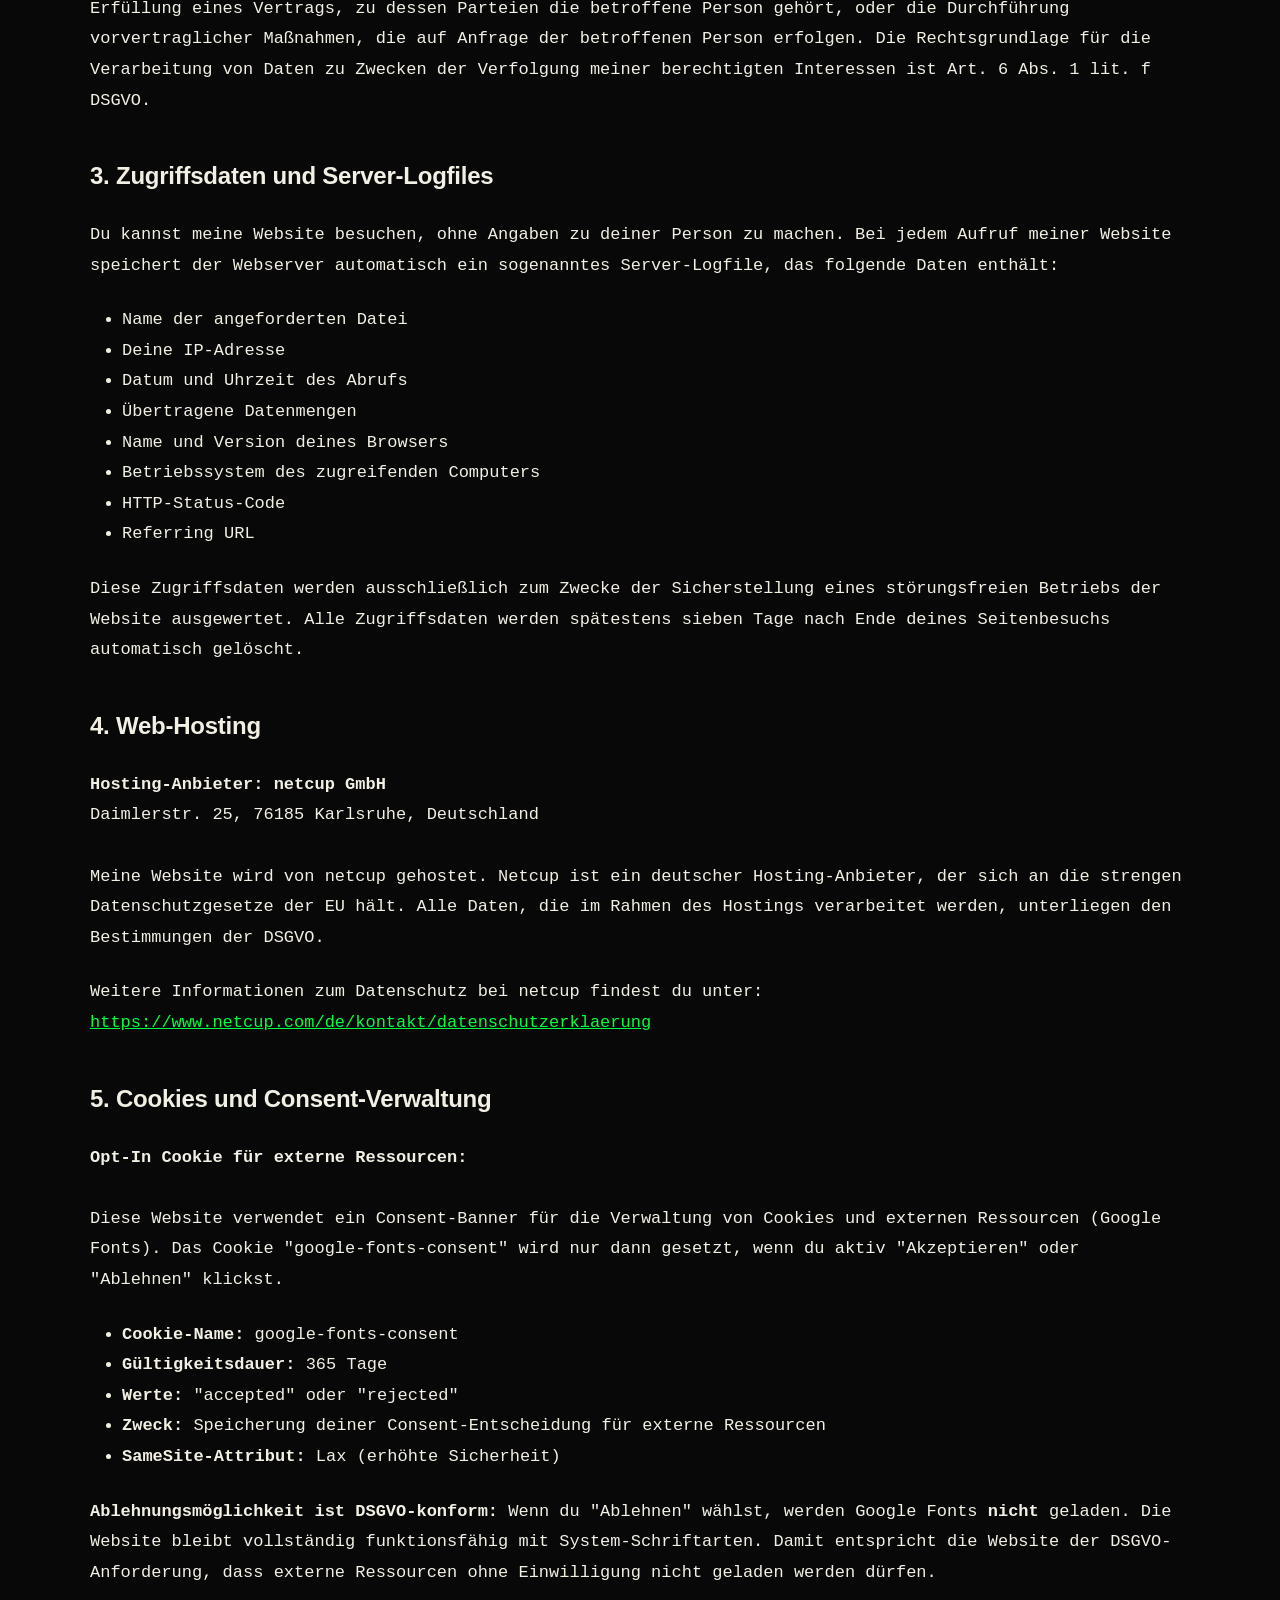
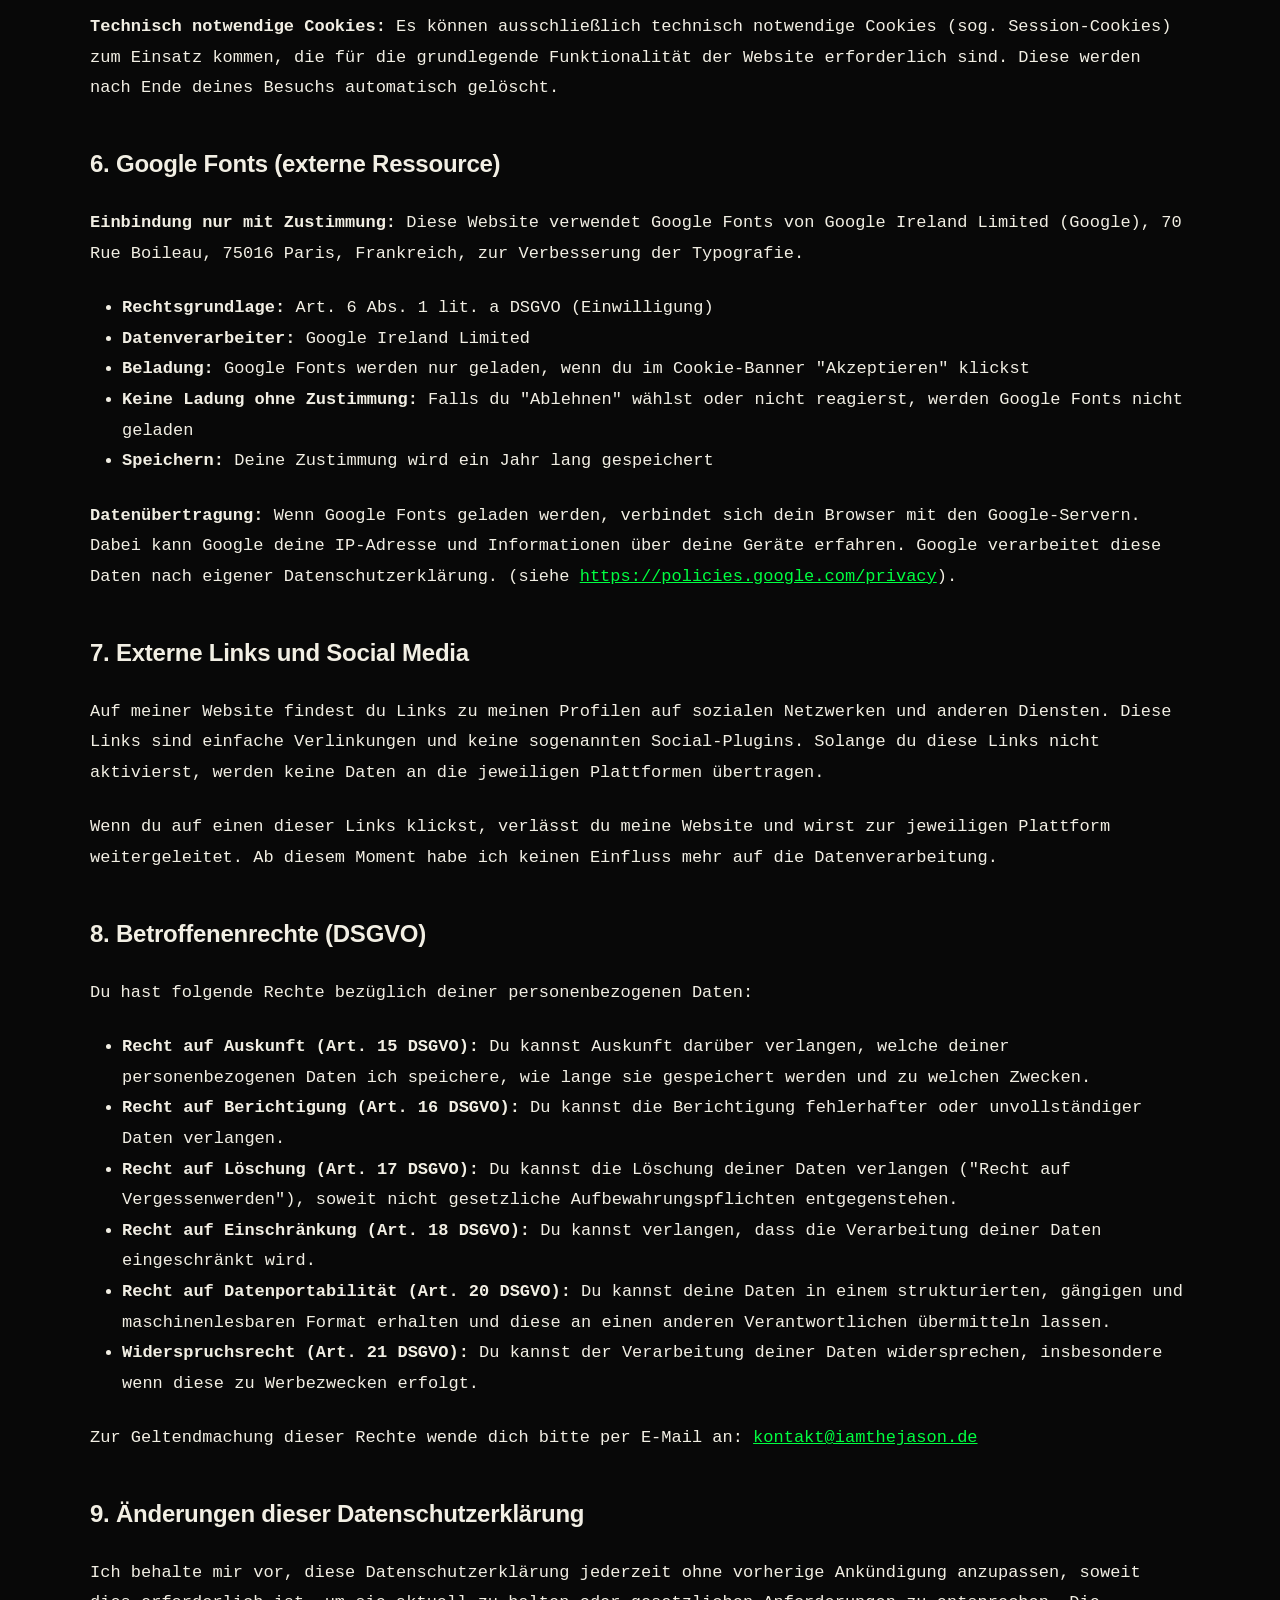
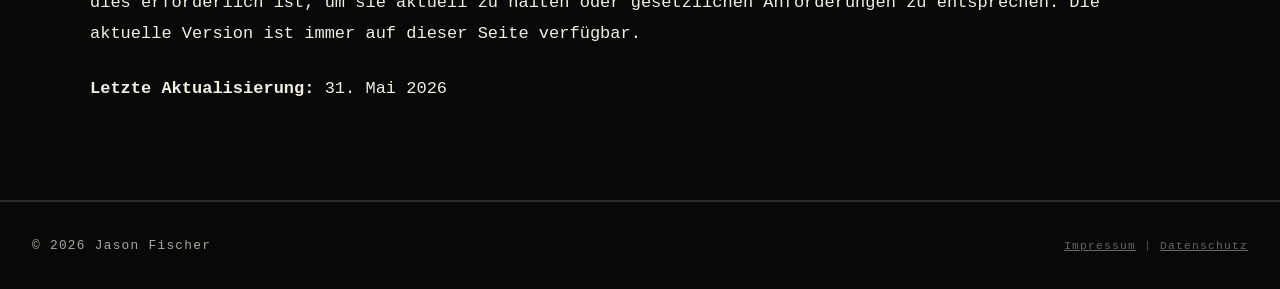
==== commit c43665d0: "Remove emoji from cookie consent message for consistency across pages" ====
--- a/datenschutz.html
+++ b/datenschutz.html
@@ -12,7 +12,7 @@
 <div id="cookie-banner">
   <div class="cookie-content">
     <div class="cookie-text">
-      <strong>🍪 Cookies & externe Ressourcen:</strong> Diese Website verwendet Google Fonts. Um diese zu laden und Ihr Nutzungserlebnis zu verbessern, benötigen wir Ihre Zustimmung. Weitere Informationen finden Sie in unserer <a href="datenschutz.html">Datenschutzerklärung</a>.
+      <strong>Cookies & externe Ressourcen:</strong> Diese Website verwendet Google Fonts. Um diese zu laden und Ihr Nutzungserlebnis zu verbessern, benötigen wir Ihre Zustimmung. Weitere Informationen finden Sie in unserer <a href="datenschutz.html">Datenschutzerklärung</a>.
     </div>
     <div class="cookie-buttons">
       <button class="cookie-btn" id="cookie-reject">Ablehnen</button>
--- a/style.css
+++ b/style.css
@@ -1342,7 +1342,7 @@
         grid-template-columns: 1fr;
         gap: 2rem;
     }
-    
+
     .login-container {
         padding: 2rem;
     }
@@ -1440,16 +1440,16 @@
         flex-direction: column;
         gap: 1.5rem;
     }
-    
+
     .cookie-text {
         font-size: 0.85rem;
     }
-    
+
     .cookie-buttons {
         width: 100%;
         justify-content: flex-end;
     }
-    
+
     .cookie-btn {
         padding: 0.65rem 1.2rem;
         font-size: 0.8rem;
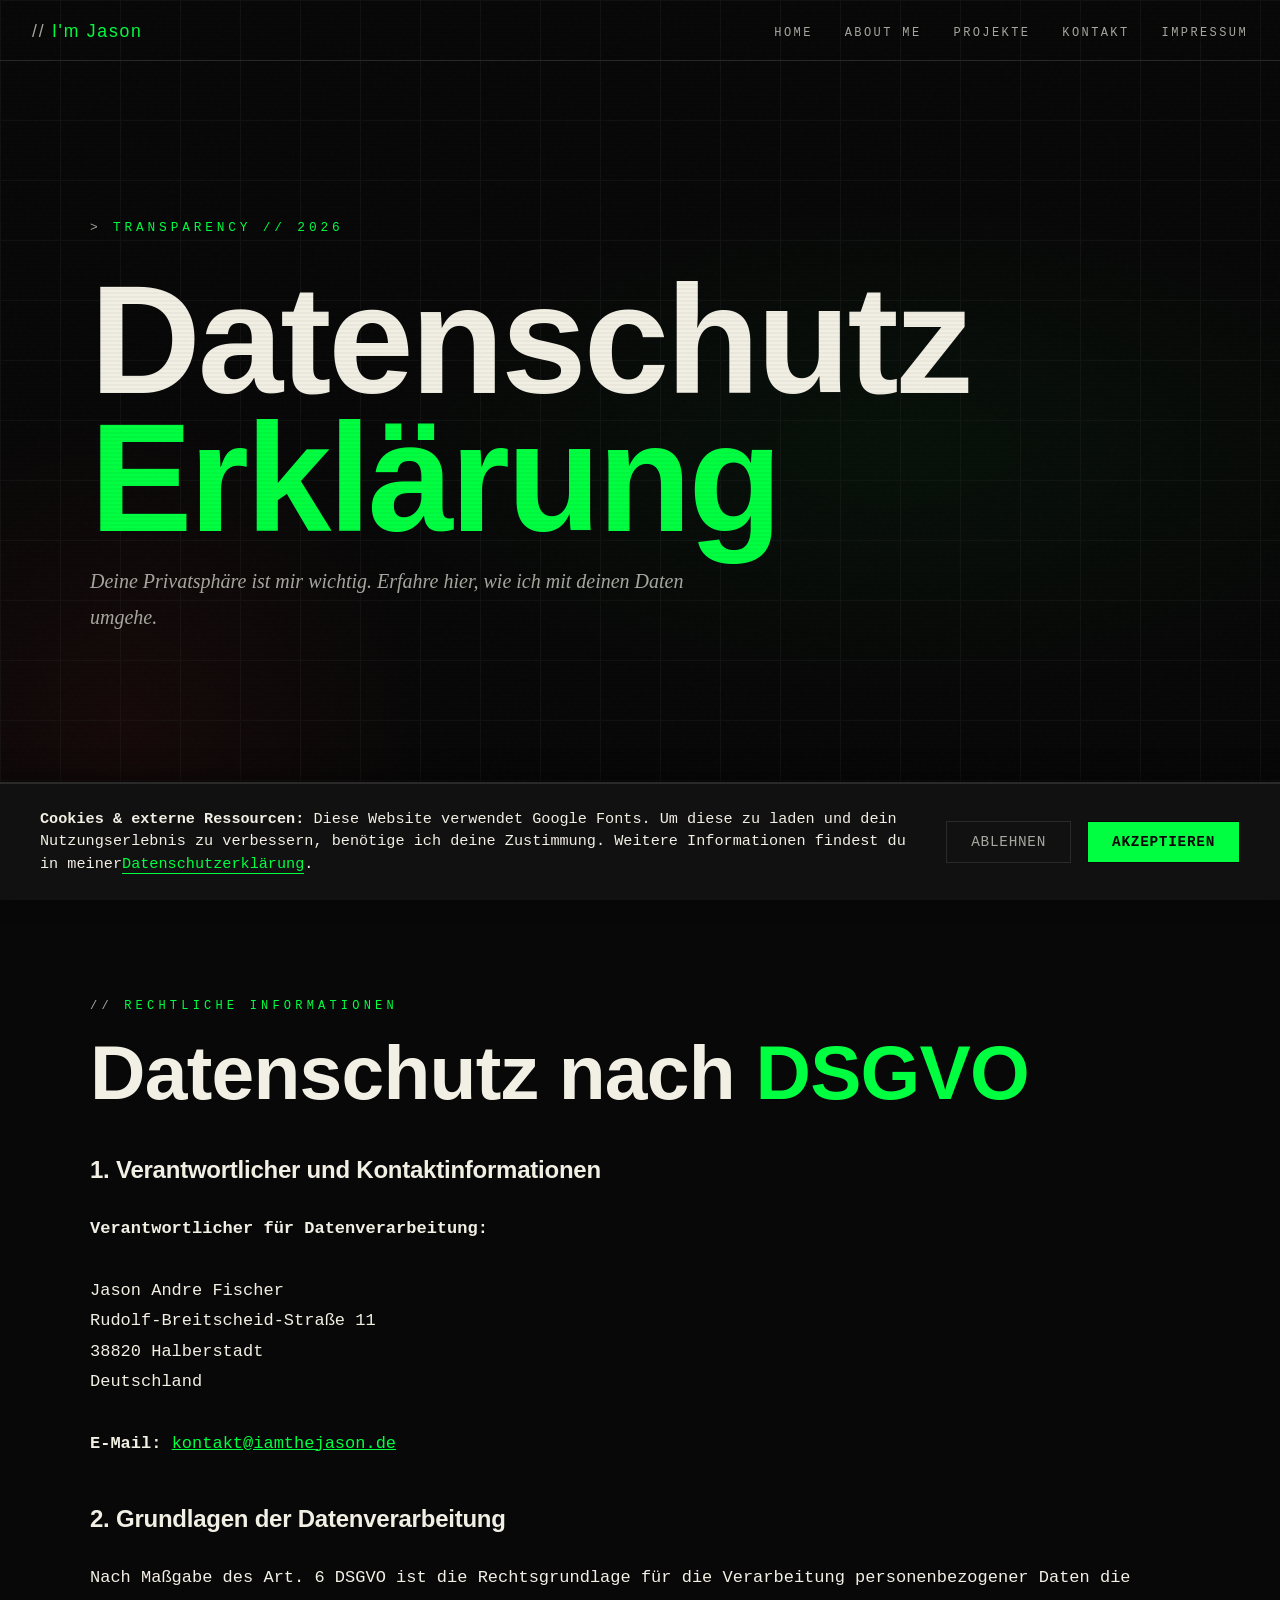
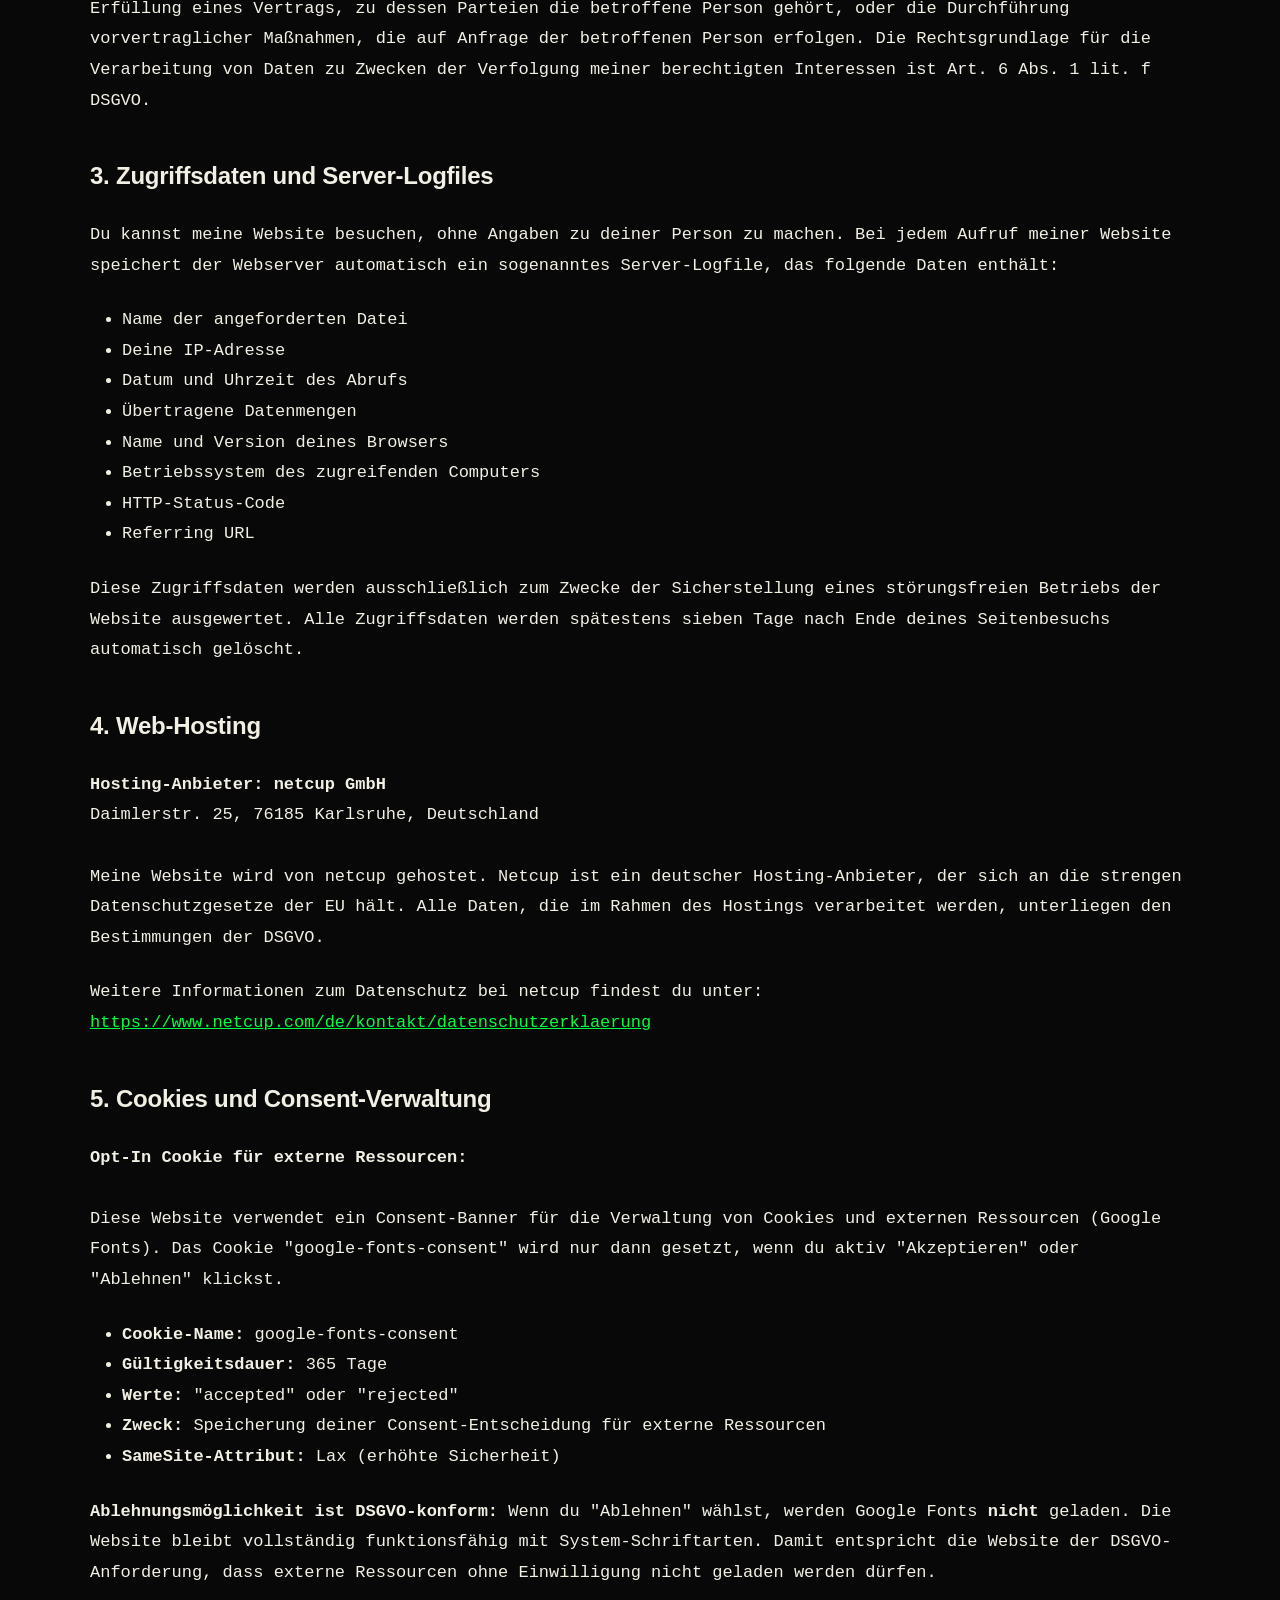
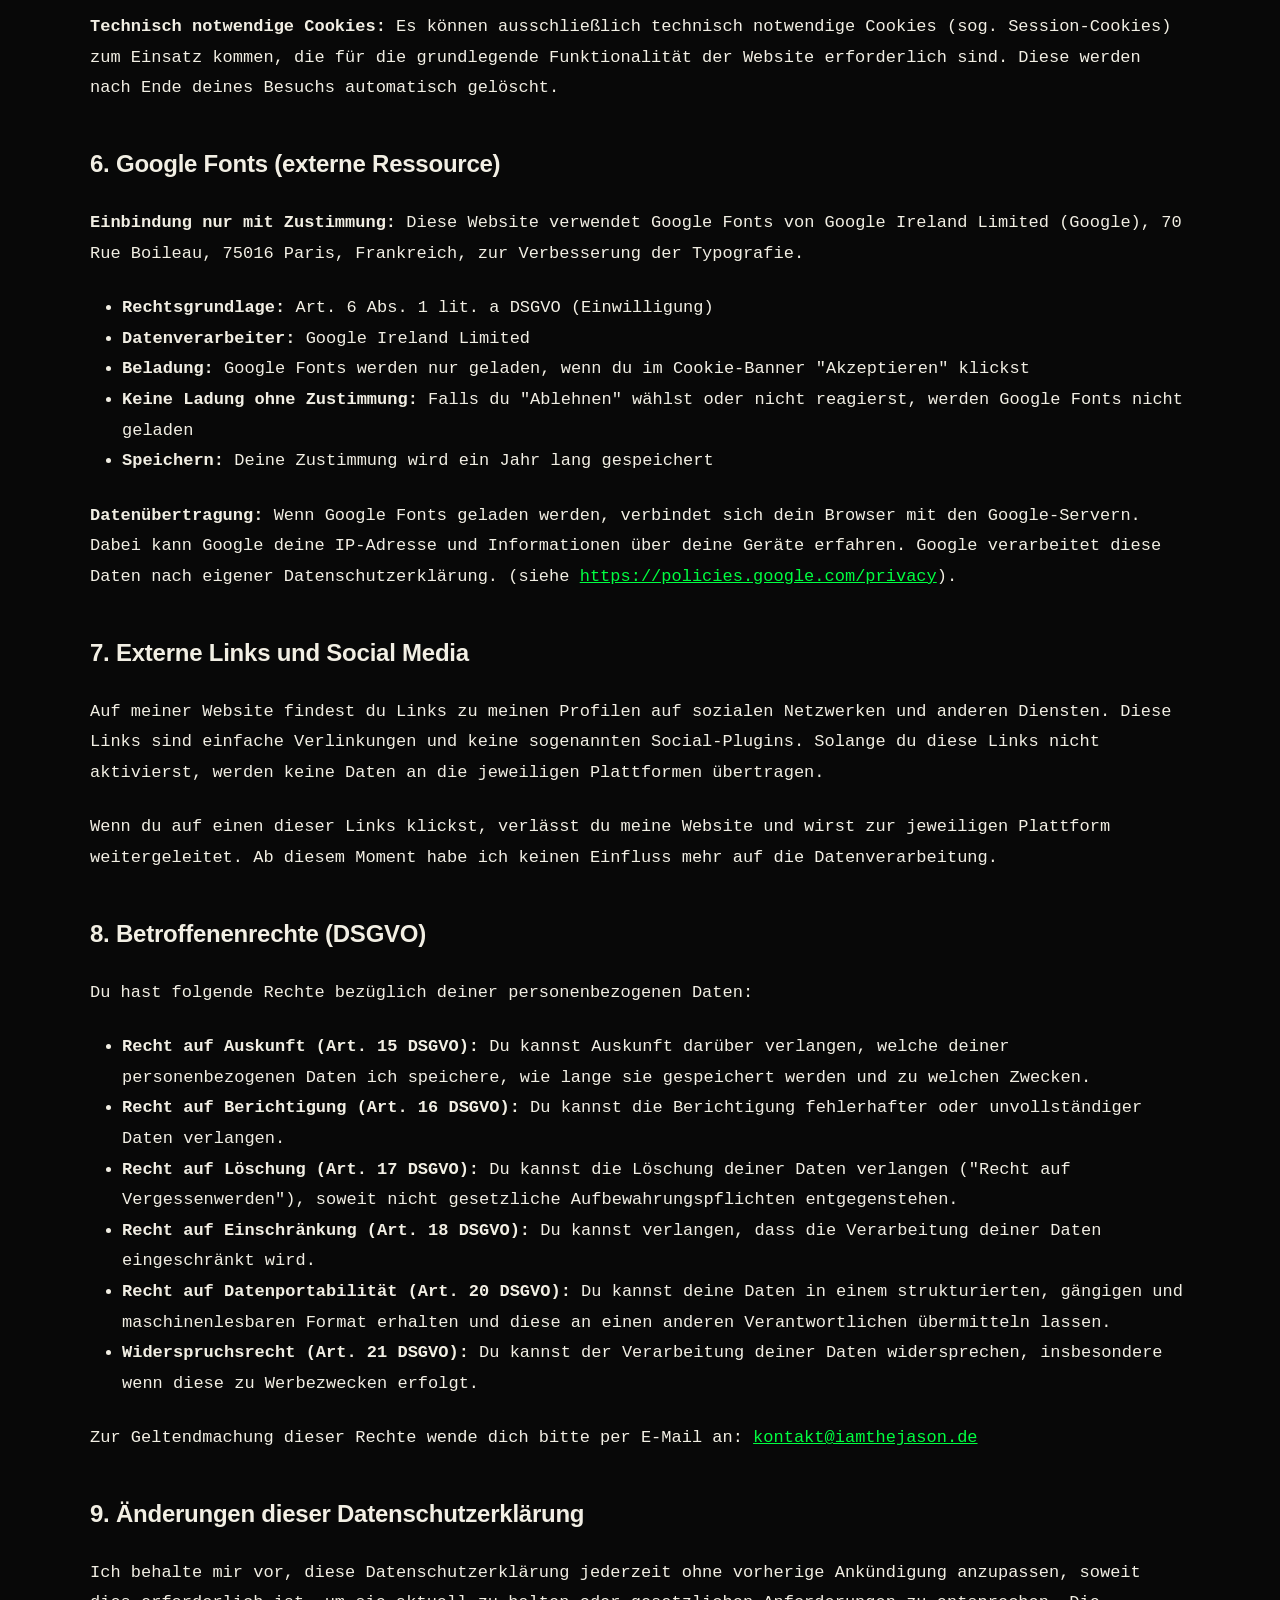
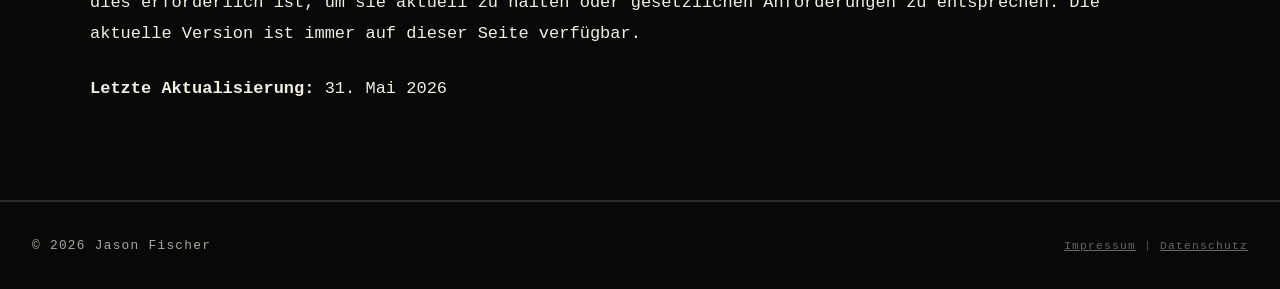
==== commit 5844a1d1: "Final commit" ====
--- a/datenschutz.html
+++ b/datenschutz.html
@@ -1,251 +1,302 @@
 <!DOCTYPE html>
 <html lang="de">
+
 <head>
-    <meta charset="UTF-8">
-    <meta name="viewport" content="width=device-width, initial-scale=1.0">
-    <title>Datenschutzerklärung</title>
-    <link rel="stylesheet" href="style.css">
+  <meta charset="UTF-8">
+  <meta name="viewport" content="width=device-width, initial-scale=1.0">
+  <title>Datenschutzerklärung</title>
+  <link rel="stylesheet" href="style.css">
+  <link rel="icon" href="/images/favicon.png" type="image/x-icon">
 </head>
+
 <body>
 
-<!-- COOKIE BANNER -->
-<div id="cookie-banner">
-  <div class="cookie-content">
-    <div class="cookie-text">
-      <strong>Cookies & externe Ressourcen:</strong> Diese Website verwendet Google Fonts. Um diese zu laden und Ihr Nutzungserlebnis zu verbessern, benötigen wir Ihre Zustimmung. Weitere Informationen finden Sie in unserer <a href="datenschutz.html">Datenschutzerklärung</a>.
-    </div>
-    <div class="cookie-buttons">
-      <button class="cookie-btn" id="cookie-reject">Ablehnen</button>
-      <button class="cookie-btn" id="cookie-accept">Akzeptieren</button>
+  <!-- COOKIE BANNER -->
+  <div id="cookie-banner">
+    <div class="cookie-content">
+      <div class="cookie-text">
+        <strong>Cookies & externe Ressourcen:</strong> Diese Website verwendet Google Fonts. Um diese zu laden und dein
+        Nutzungserlebnis zu verbessern, benötige ich deine Zustimmung. Weitere Informationen findest du in meiner<a
+          href="datenschutz.html">Datenschutzerklärung</a>.
+      </div>
+      <div class="cookie-buttons">
+        <button class="cookie-btn" id="cookie-reject">Ablehnen</button>
+        <button class="cookie-btn" id="cookie-accept">Akzeptieren</button>
+      </div>
     </div>
   </div>
-</div>
-
-<script src="cookies.js"></script>
-
-<!-- NAV -->
-<nav id="nav">
-  <div class="nav-logo"><span>//</span> I'm Jason</div>
-  <ul class="nav-links">
-    <li><a href="index.html">Home</a></li>
-    <li><a href="index.html#aboutme">About Me</a></li>
-    <li><a href="index.html#projects">Projekte</a></li>
-    <li><a href="kontakt.html">Kontakt</a></li>
-    <li><a href="impressum.html">Impressum</a></li>
-  </ul>
-  <button class="hamburger" id="hamburger">
-    <span></span>
-    <span></span>
-    <span></span>
-  </button>
-</nav>
-
-<!-- MOBILE MENU -->
-<div class="mobile-menu" id="mobileMenu">
-  <ul class="mobile-nav-links">
-    <li><a href="index.html">Home</a></li>
-    <li><a href="index.html#aboutme">About Me</a></li>
-    <li><a href="index.html#projects">Projekte</a></li>
-    <li><a href="kontakt.html">Kontakt</a></li>
-    <li><a href="impressum.html">Impressum</a></li>
-  </ul>
-</div>
-
-<!-- HERO -->
-<section class="hero">
-  <div class="hero-bg"></div>
-  <div class="hero-grid"></div>
-  <div class="hero-inner">
-    <div class="hero-tag">transparency // 2026</div>
-    <h1 class="hero-title">
-      Datenschutz<br>
-      <span class="accent">Erklärung</span>
-    </h1>
-    <p class="hero-subtitle">
-      Deine Privatsphäre ist mir wichtig. Erfahre hier, wie ich mit deinen Daten umgehe.
-    </p>
+
+  <script src="cookies.js"></script>
+
+  <!-- NAV -->
+  <nav id="nav">
+    <div class="nav-logo"><span>//</span> I'm Jason</div>
+    <ul class="nav-links">
+      <li><a href="index.html">Home</a></li>
+      <li><a href="index.html#aboutme">About Me</a></li>
+      <li><a href="index.html#projects">Projekte</a></li>
+      <li><a href="kontakt.html">Kontakt</a></li>
+      <li><a href="impressum.html">Impressum</a></li>
+    </ul>
+    <button class="hamburger" id="hamburger">
+      <span></span>
+      <span></span>
+      <span></span>
+    </button>
+  </nav>
+
+  <!-- MOBILE MENU -->
+  <div class="mobile-menu" id="mobileMenu">
+    <ul class="mobile-nav-links">
+      <li><a href="index.html">Home</a></li>
+      <li><a href="index.html#aboutme">About Me</a></li>
+      <li><a href="index.html#projects">Projekte</a></li>
+      <li><a href="kontakt.html">Kontakt</a></li>
+      <li><a href="impressum.html">Impressum</a></li>
+    </ul>
   </div>
-</section>
-
-<!-- CONTENT -->
-<section>
-  <div class="container reveal">
-    <div class="section-label">rechtliche informationen</div>
-    <h2>Datenschutz nach <span class="green">DSGVO</span></h2>
-
-    <div style="margin-top: 3rem;">
-      <h2 style="font-size: 1.5rem; margin-bottom: 2rem; color: var(--white);">1. Verantwortlicher und Kontaktinformationen</h2>
-      <p>
-        <strong>Verantwortlicher für Datenverarbeitung:</strong><br><br>
-        Jason Andre Fischer<br>
-        Rudolf-Breitscheid-Straße 11<br>
-        38820 Halberstadt<br>
-        Deutschland<br><br>
-        <strong>E-Mail:</strong> <a href="mailto:kontakt@iamthejason.de" style="color: var(--green);">kontakt@iamthejason.de</a>
+
+  <!-- HERO -->
+  <section class="hero">
+    <div class="hero-bg"></div>
+    <div class="hero-grid"></div>
+    <div class="hero-inner">
+      <div class="hero-tag">transparency // 2026</div>
+      <h1 class="hero-title">
+        Datenschutz<br>
+        <span class="accent">Erklärung</span>
+      </h1>
+      <p class="hero-subtitle">
+        Deine Privatsphäre ist mir wichtig. Erfahre hier, wie ich mit deinen Daten umgehe.
       </p>
     </div>
-
-    <div style="margin-top: 3rem;">
-      <h2 style="font-size: 1.5rem; margin-bottom: 2rem; color: var(--white);">2. Grundlagen der Datenverarbeitung</h2>
-      <p>
-        Nach Maßgabe des Art. 6 DSGVO ist die Rechtsgrundlage für die Verarbeitung personenbezogener Daten die Erfüllung eines Vertrags, zu dessen Parteien die betroffene Person gehört, oder die Durchführung vorvertraglicher Maßnahmen, die auf Anfrage der betroffenen Person erfolgen. Die Rechtsgrundlage für die Verarbeitung von Daten zu Zwecken der Verfolgung meiner berechtigten Interessen ist Art. 6 Abs. 1 lit. f DSGVO.
-      </p>
+  </section>
+
+  <!-- CONTENT -->
+  <section>
+    <div class="container reveal">
+      <div class="section-label">rechtliche informationen</div>
+      <h2>Datenschutz nach <span class="green">DSGVO</span></h2>
+
+      <div style="margin-top: 3rem;">
+        <h2 style="font-size: 1.5rem; margin-bottom: 2rem; color: var(--white);">1. Verantwortlicher und
+          Kontaktinformationen</h2>
+        <p>
+          <strong>Verantwortlicher für Datenverarbeitung:</strong><br><br>
+          Jason Andre Fischer<br>
+          Rudolf-Breitscheid-Straße 11<br>
+          38820 Halberstadt<br>
+          Deutschland<br><br>
+          <strong>E-Mail:</strong> <a href="mailto:kontakt@iamthejason.de"
+            style="color: var(--green);">kontakt@iamthejason.de</a>
+        </p>
+      </div>
+
+      <div style="margin-top: 3rem;">
+        <h2 style="font-size: 1.5rem; margin-bottom: 2rem; color: var(--white);">2. Grundlagen der Datenverarbeitung
+        </h2>
+        <p>
+          Nach Maßgabe des Art. 6 DSGVO ist die Rechtsgrundlage für die Verarbeitung personenbezogener Daten die
+          Erfüllung eines Vertrags, zu dessen Parteien die betroffene Person gehört, oder die Durchführung
+          vorvertraglicher Maßnahmen, die auf Anfrage der betroffenen Person erfolgen. Die Rechtsgrundlage für die
+          Verarbeitung von Daten zu Zwecken der Verfolgung meiner berechtigten Interessen ist Art. 6 Abs. 1 lit. f
+          DSGVO.
+        </p>
+      </div>
+
+      <div style="margin-top: 3rem;">
+        <h2 style="font-size: 1.5rem; margin-bottom: 2rem; color: var(--white);">3. Zugriffsdaten und Server-Logfiles
+        </h2>
+        <p>
+          Du kannst meine Website besuchen, ohne Angaben zu deiner Person zu machen. Bei jedem Aufruf meiner Website
+          speichert der Webserver automatisch ein sogenanntes Server-Logfile, das folgende Daten enthält:
+        </p>
+        <ul style="margin: 1.5rem 0; margin-left: 2rem;">
+          <li>Name der angeforderten Datei</li>
+          <li>Deine IP-Adresse</li>
+          <li>Datum und Uhrzeit des Abrufs</li>
+          <li>Übertragene Datenmengen</li>
+          <li>Name und Version deines Browsers</li>
+          <li>Betriebssystem des zugreifenden Computers</li>
+          <li>HTTP-Status-Code</li>
+          <li>Referring URL</li>
+        </ul>
+        <p>
+          Diese Zugriffsdaten werden ausschließlich zum Zwecke der Sicherstellung eines störungsfreien Betriebs der
+          Website ausgewertet. Alle Zugriffsdaten werden spätestens sieben Tage nach Ende deines Seitenbesuchs
+          automatisch gelöscht.
+        </p>
+      </div>
+
+      <div style="margin-top: 3rem;">
+        <h2 style="font-size: 1.5rem; margin-bottom: 2rem; color: var(--white);">4. Web-Hosting</h2>
+        <p>
+          <strong>Hosting-Anbieter: netcup GmbH</strong><br>
+          Daimlerstr. 25, 76185 Karlsruhe, Deutschland<br><br>
+          Meine Website wird von netcup gehostet. Netcup ist ein deutscher Hosting-Anbieter, der sich an die strengen
+          Datenschutzgesetze der EU hält. Alle Daten, die im Rahmen des Hostings verarbeitet werden, unterliegen den
+          Bestimmungen der DSGVO.
+        </p>
+        <p style="margin-top: 1.5rem;">
+          Weitere Informationen zum Datenschutz bei netcup findest du unter: <a
+            href="https://www.netcup.com/de/kontakt/datenschutzerklaerung" target="_blank" rel="noopener"
+            style="color: var(--green);">https://www.netcup.com/de/kontakt/datenschutzerklaerung</a>
+        </p>
+      </div>
+
+      <div style="margin-top: 3rem;">
+        <h2 style="font-size: 1.5rem; margin-bottom: 2rem; color: var(--white);">5. Cookies und Consent-Verwaltung</h2>
+        <p>
+          <strong>Opt-In Cookie für externe Ressourcen:</strong><br><br>
+          Diese Website verwendet ein Consent-Banner für die Verwaltung von Cookies und externen Ressourcen (Google
+          Fonts). Das Cookie "google-fonts-consent" wird nur dann gesetzt, wenn du aktiv "Akzeptieren" oder "Ablehnen"
+          klickst.
+        </p>
+        <ul style="margin: 1.5rem 0; margin-left: 2rem;">
+          <li><strong>Cookie-Name:</strong> google-fonts-consent</li>
+          <li><strong>Gültigkeitsdauer:</strong> 365 Tage</li>
+          <li><strong>Werte:</strong> "accepted" oder "rejected"</li>
+          <li><strong>Zweck:</strong> Speicherung deiner Consent-Entscheidung für externe Ressourcen</li>
+          <li><strong>SameSite-Attribut:</strong> Lax (erhöhte Sicherheit)</li>
+        </ul>
+        <p style="margin-top: 1.5rem;">
+          <strong>Ablehnungsmöglichkeit ist DSGVO-konform:</strong> Wenn du "Ablehnen" wählst, werden Google Fonts
+          <strong>nicht</strong> geladen. Die Website bleibt vollständig funktionsfähig mit System-Schriftarten. Damit
+          entspricht die Website der DSGVO-Anforderung, dass externe Ressourcen ohne Einwilligung nicht geladen werden
+          dürfen.
+        </p>
+        <p style="margin-top: 1.5rem;">
+          <strong>Technisch notwendige Cookies:</strong> Es können ausschließlich technisch notwendige Cookies (sog.
+          Session-Cookies) zum Einsatz kommen, die für die grundlegende Funktionalität der Website erforderlich sind.
+          Diese werden nach Ende deines Besuchs automatisch gelöscht.
+        </p>
+      </div>
+
+      <div style="margin-top: 3rem;">
+        <h2 style="font-size: 1.5rem; margin-bottom: 2rem; color: var(--white);">6. Google Fonts (externe Ressource)
+        </h2>
+        <p>
+          <strong>Einbindung nur mit Zustimmung:</strong> Diese Website verwendet Google Fonts von Google Ireland
+          Limited (Google), 70 Rue Boileau, 75016 Paris, Frankreich, zur Verbesserung der Typografie.
+        </p>
+        <ul style="margin: 1.5rem 0; margin-left: 2rem;">
+          <li><strong>Rechtsgrundlage:</strong> Art. 6 Abs. 1 lit. a DSGVO (Einwilligung)</li>
+          <li><strong>Datenverarbeiter:</strong> Google Ireland Limited</li>
+          <li><strong>Beladung:</strong> Google Fonts werden nur geladen, wenn du im Cookie-Banner "Akzeptieren" klickst
+          </li>
+          <li><strong>Keine Ladung ohne Zustimmung:</strong> Falls du "Ablehnen" wählst oder nicht reagierst, werden
+            Google Fonts nicht geladen</li>
+          <li><strong>Speichern:</strong> Deine Zustimmung wird ein Jahr lang gespeichert</li>
+        </ul>
+        <p style="margin-top: 1.5rem;">
+          <strong>Datenübertragung:</strong> Wenn Google Fonts geladen werden, verbindet sich dein Browser mit den
+          Google-Servern. Dabei kann Google deine IP-Adresse und Informationen über deine Geräte erfahren. Google
+          verarbeitet diese Daten nach eigener Datenschutzerklärung. (siehe <a
+            href="https://policies.google.com/privacy" target="_blank" rel="noopener"
+            style="color: var(--green);">https://policies.google.com/privacy</a>).
+        </p>
+      </div>
+      <div style="margin-top: 3rem;">
+        <h2 style="font-size: 1.5rem; margin-bottom: 2rem; color: var(--white);">7. Externe Links und Social Media</h2>
+        <p>
+          Auf meiner Website findest du Links zu meinen Profilen auf sozialen Netzwerken und anderen Diensten. Diese
+          Links sind einfache Verlinkungen und keine sogenannten Social-Plugins. Solange du diese Links nicht
+          aktivierst, werden keine Daten an die jeweiligen Plattformen übertragen.
+        </p>
+        <p style="margin-top: 1.5rem;">
+          Wenn du auf einen dieser Links klickst, verlässt du meine Website und wirst zur jeweiligen Plattform
+          weitergeleitet. Ab diesem Moment habe ich keinen Einfluss mehr auf die Datenverarbeitung.
+        </p>
+      </div>
+
+      <div style="margin-top: 3rem;">
+        <h2 style="font-size: 1.5rem; margin-bottom: 2rem; color: var(--white);">8. Betroffenenrechte (DSGVO)</h2>
+        <p>
+          Du hast folgende Rechte bezüglich deiner personenbezogenen Daten:
+        </p>
+        <ul style="margin: 1.5rem 0; margin-left: 2rem;">
+          <li><strong>Recht auf Auskunft (Art. 15 DSGVO):</strong> Du kannst Auskunft darüber verlangen, welche deiner
+            personenbezogenen Daten ich speichere, wie lange sie gespeichert werden und zu welchen Zwecken.</li>
+          <li><strong>Recht auf Berichtigung (Art. 16 DSGVO):</strong> Du kannst die Berichtigung fehlerhafter oder
+            unvollständiger Daten verlangen.</li>
+          <li><strong>Recht auf Löschung (Art. 17 DSGVO):</strong> Du kannst die Löschung deiner Daten verlangen ("Recht
+            auf Vergessenwerden"), soweit nicht gesetzliche Aufbewahrungspflichten entgegenstehen.</li>
+          <li><strong>Recht auf Einschränkung (Art. 18 DSGVO):</strong> Du kannst verlangen, dass die Verarbeitung
+            deiner Daten eingeschränkt wird.</li>
+          <li><strong>Recht auf Datenportabilität (Art. 20 DSGVO):</strong> Du kannst deine Daten in einem
+            strukturierten, gängigen und maschinenlesbaren Format erhalten und diese an einen anderen Verantwortlichen
+            übermitteln lassen.</li>
+          <li><strong>Widerspruchsrecht (Art. 21 DSGVO):</strong> Du kannst der Verarbeitung deiner Daten widersprechen,
+            insbesondere wenn diese zu Werbezwecken erfolgt.</li>
+        </ul>
+        <p style="margin-top: 1.5rem;">
+          Zur Geltendmachung dieser Rechte wende dich bitte per E-Mail an: <a href="mailto:kontakt@iamthejason.de"
+            style="color: var(--green);">kontakt@iamthejason.de</a>
+        </p>
+      </div>
+
+      <div style="margin-top: 3rem;">
+        <h2 style="font-size: 1.5rem; margin-bottom: 2rem; color: var(--white);">9. Änderungen dieser
+          Datenschutzerklärung</h2>
+        <p>
+          Ich behalte mir vor, diese Datenschutzerklärung jederzeit ohne vorherige Ankündigung anzupassen, soweit dies
+          erforderlich ist, um sie aktuell zu halten oder gesetzlichen Anforderungen zu entsprechen. Die aktuelle
+          Version ist immer auf dieser Seite verfügbar.
+        </p>
+        <p style="margin-top: 1.5rem;">
+          <strong>Letzte Aktualisierung:</strong> 31. Mai 2026
+        </p>
+      </div>
     </div>
-
-    <div style="margin-top: 3rem;">
-      <h2 style="font-size: 1.5rem; margin-bottom: 2rem; color: var(--white);">3. Zugriffsdaten und Server-Logfiles</h2>
-      <p>
-        Du kannst meine Website besuchen, ohne Angaben zu deiner Person zu machen. Bei jedem Aufruf meiner Website speichert der Webserver automatisch ein sogenanntes Server-Logfile, das folgende Daten enthält:
-      </p>
-      <ul style="margin: 1.5rem 0; margin-left: 2rem;">
-        <li>Name der angeforderten Datei</li>
-        <li>Deine IP-Adresse</li>
-        <li>Datum und Uhrzeit des Abrufs</li>
-        <li>Übertragene Datenmengen</li>
-        <li>Name und Version deines Browsers</li>
-        <li>Betriebssystem des zugreifenden Computers</li>
-        <li>HTTP-Status-Code</li>
-        <li>Referring URL</li>
-      </ul>
-      <p>
-        Diese Zugriffsdaten werden ausschließlich zum Zwecke der Sicherstellung eines störungsfreien Betriebs der Website ausgewertet. Alle Zugriffsdaten werden spätestens sieben Tage nach Ende deines Seitenbesuchs automatisch gelöscht.
-      </p>
+  </section>
+
+  <!-- FOOTER -->
+  <footer>
+    <div>&copy; 2026 Jason Fischer</div>
+    <div style="color: #555; font-size:0.7rem">
+      <a href="impressum.html" style="color:#666; text-decoration:underline">Impressum</a> | <a href="datenschutz.html"
+        style="color:#666; text-decoration:underline">Datenschutz</a>
     </div>
-
-    <div style="margin-top: 3rem;">
-      <h2 style="font-size: 1.5rem; margin-bottom: 2rem; color: var(--white);">4. Web-Hosting</h2>
-      <p>
-        <strong>Hosting-Anbieter: netcup GmbH</strong><br>
-        Daimlerstr. 25, 76185 Karlsruhe, Deutschland<br><br>
-        Meine Website wird von netcup gehostet. Netcup ist ein deutscher Hosting-Anbieter, der sich an die strengen Datenschutzgesetze der EU hält. Alle Daten, die im Rahmen des Hostings verarbeitet werden, unterliegen den Bestimmungen der DSGVO.
-      </p>
-      <p style="margin-top: 1.5rem;">
-        Weitere Informationen zum Datenschutz bei netcup findest du unter: <a href="https://www.netcup.com/de/kontakt/datenschutzerklaerung" target="_blank" rel="noopener" style="color: var(--green);">https://www.netcup.com/de/kontakt/datenschutzerklaerung</a>
-      </p>
-    </div>
-
-    <div style="margin-top: 3rem;">
-      <h2 style="font-size: 1.5rem; margin-bottom: 2rem; color: var(--white);">5. Cookies und Consent-Verwaltung</h2>
-      <p>
-        <strong>Opt-In Cookie für externe Ressourcen:</strong><br><br>
-        Diese Website verwendet ein Consent-Banner für die Verwaltung von Cookies und externen Ressourcen (Google Fonts). Das Cookie "google-fonts-consent" wird nur dann gesetzt, wenn du aktiv "Akzeptieren" oder "Ablehnen" klickst.
-      </p>
-      <ul style="margin: 1.5rem 0; margin-left: 2rem;">
-        <li><strong>Cookie-Name:</strong> google-fonts-consent</li>
-        <li><strong>Gültigkeitsdauer:</strong> 365 Tage</li>
-        <li><strong>Werte:</strong> "accepted" oder "rejected"</li>
-        <li><strong>Zweck:</strong> Speicherung deiner Consent-Entscheidung für externe Ressourcen</li>
-        <li><strong>SameSite-Attribut:</strong> Lax (erhöhte Sicherheit)</li>
-      </ul>
-      <p style="margin-top: 1.5rem;">
-        <strong>Ablehnungsmöglichkeit ist DSGVO-konform:</strong> Wenn du "Ablehnen" wählst, werden Google Fonts <strong>nicht</strong> geladen. Die Website bleibt vollständig funktionsfähig mit System-Schriftarten. Damit entspricht die Website der DSGVO-Anforderung, dass externe Ressourcen ohne Einwilligung nicht geladen werden dürfen.
-      </p>
-      <p style="margin-top: 1.5rem;">
-        <strong>Technisch notwendige Cookies:</strong> Es können ausschließlich technisch notwendige Cookies (sog. Session-Cookies) zum Einsatz kommen, die für die grundlegende Funktionalität der Website erforderlich sind. Diese werden nach Ende deines Besuchs automatisch gelöscht.
-      </p>
-    </div>
-
-    <div style="margin-top: 3rem;">
-      <h2 style="font-size: 1.5rem; margin-bottom: 2rem; color: var(--white);">6. Google Fonts (externe Ressource)</h2>
-      <p>
-        <strong>Einbindung nur mit Zustimmung:</strong> Diese Website verwendet Google Fonts von Google Ireland Limited (Google), 70 Rue Boileau, 75016 Paris, Frankreich, zur Verbesserung der Typografie.
-      </p>
-      <ul style="margin: 1.5rem 0; margin-left: 2rem;">
-        <li><strong>Rechtsgrundlage:</strong> Art. 6 Abs. 1 lit. a DSGVO (Einwilligung)</li>
-        <li><strong>Datenverarbeiter:</strong> Google Ireland Limited</li>
-        <li><strong>Beladung:</strong> Google Fonts werden nur geladen, wenn du im Cookie-Banner "Akzeptieren" klickst</li>
-        <li><strong>Keine Ladung ohne Zustimmung:</strong> Falls du "Ablehnen" wählst oder nicht reagierst, werden Google Fonts nicht geladen</li>
-        <li><strong>Speichern:</strong> Deine Zustimmung wird ein Jahr lang gespeichert</li>
-      </ul>
-      <p style="margin-top: 1.5rem;">
-        <strong>Datenübertragung:</strong> Wenn Google Fonts geladen werden, verbindet sich dein Browser mit den Google-Servern. Dabei kann Google deine IP-Adresse und Informationen über deine Geräte erfahren. Google verarbeitet diese Daten nach eigener Datenschutzerklärung. (siehe <a href="https://policies.google.com/privacy" target="_blank" rel="noopener" style="color: var(--green);">https://policies.google.com/privacy</a>).
-      </p>
-    </div>
-    <div style="margin-top: 3rem;">
-      <h2 style="font-size: 1.5rem; margin-bottom: 2rem; color: var(--white);">7. Externe Links und Social Media</h2>
-      <p>
-        Auf meiner Website findest du Links zu meinen Profilen auf sozialen Netzwerken und anderen Diensten. Diese Links sind einfache Verlinkungen und keine sogenannten Social-Plugins. Solange du diese Links nicht aktivierst, werden keine Daten an die jeweiligen Plattformen übertragen.
-      </p>
-      <p style="margin-top: 1.5rem;">
-        Wenn du auf einen dieser Links klickst, verlässt du meine Website und wirst zur jeweiligen Plattform weitergeleitet. Ab diesem Moment habe ich keinen Einfluss mehr auf die Datenverarbeitung.
-      </p>
-    </div>
-
-    <div style="margin-top: 3rem;">
-      <h2 style="font-size: 1.5rem; margin-bottom: 2rem; color: var(--white);">8. Betroffenenrechte (DSGVO)</h2>
-      <p>
-        Du hast folgende Rechte bezüglich deiner personenbezogenen Daten:
-      </p>
-      <ul style="margin: 1.5rem 0; margin-left: 2rem;">
-        <li><strong>Recht auf Auskunft (Art. 15 DSGVO):</strong> Du kannst Auskunft darüber verlangen, welche deiner personenbezogenen Daten ich speichere, wie lange sie gespeichert werden und zu welchen Zwecken.</li>
-        <li><strong>Recht auf Berichtigung (Art. 16 DSGVO):</strong> Du kannst die Berichtigung fehlerhafter oder unvollständiger Daten verlangen.</li>
-        <li><strong>Recht auf Löschung (Art. 17 DSGVO):</strong> Du kannst die Löschung deiner Daten verlangen ("Recht auf Vergessenwerden"), soweit nicht gesetzliche Aufbewahrungspflichten entgegenstehen.</li>
-        <li><strong>Recht auf Einschränkung (Art. 18 DSGVO):</strong> Du kannst verlangen, dass die Verarbeitung deiner Daten eingeschränkt wird.</li>
-        <li><strong>Recht auf Datenportabilität (Art. 20 DSGVO):</strong> Du kannst deine Daten in einem strukturierten, gängigen und maschinenlesbaren Format erhalten und diese an einen anderen Verantwortlichen übermitteln lassen.</li>
-        <li><strong>Widerspruchsrecht (Art. 21 DSGVO):</strong> Du kannst der Verarbeitung deiner Daten widersprechen, insbesondere wenn diese zu Werbezwecken erfolgt.</li>
-      </ul>
-      <p style="margin-top: 1.5rem;">
-        Zur Geltendmachung dieser Rechte wende dich bitte per E-Mail an: <a href="mailto:kontakt@iamthejason.de" style="color: var(--green);">kontakt@iamthejason.de</a>
-      </p>
-    </div>
-
-    <div style="margin-top: 3rem;">
-      <h2 style="font-size: 1.5rem; margin-bottom: 2rem; color: var(--white);">9. Änderungen dieser Datenschutzerklärung</h2>
-      <p>
-        Ich behalte mir vor, diese Datenschutzerklärung jederzeit ohne vorherige Ankündigung anzupassen, soweit dies erforderlich ist, um sie aktuell zu halten oder gesetzlichen Anforderungen zu entsprechen. Die aktuelle Version ist immer auf dieser Seite verfügbar.
-      </p>
-      <p style="margin-top: 1.5rem;">
-        <strong>Letzte Aktualisierung:</strong> 31. Mai 2026
-      </p>
-    </div>
-  </div>
-</section>
-
-<!-- FOOTER -->
-<footer>
-  <div>&copy; 2026 Jason Fischer</div>
-  <div style="color: #555; font-size:0.7rem">
-    <a href="impressum.html" style="color:#666; text-decoration:underline">Impressum</a> | <a href="datenschutz.html" style="color:#666; text-decoration:underline">Datenschutz</a>
-  </div>
-</footer>
-
-<script>
-  // ─── HAMBURGER MENU ───
-  const hamburger = document.getElementById('hamburger');
-  const mobileMenu = document.getElementById('mobileMenu');
-  
-  hamburger.addEventListener('click', () => {
-    hamburger.classList.toggle('active');
-    mobileMenu.classList.toggle('active');
-  });
-  
-  // Close mobile menu when a link is clicked
-  document.querySelectorAll('.mobile-nav-links a').forEach(link => {
-    link.addEventListener('click', () => {
-      hamburger.classList.remove('active');
-      mobileMenu.classList.remove('active');
+  </footer>
+
+  <script>
+    // ─── HAMBURGER MENU ───
+    const hamburger = document.getElementById('hamburger');
+    const mobileMenu = document.getElementById('mobileMenu');
+
+    hamburger.addEventListener('click', () => {
+      hamburger.classList.toggle('active');
+      mobileMenu.classList.toggle('active');
     });
-  });
-
-  // ─── NAV SCROLL ───
-  const nav = document.getElementById('nav');
-  window.addEventListener('scroll', () => {
-    nav.classList.toggle('scrolled', window.scrollY > 50);
-  });
-
-  // ─── REVEAL ON SCROLL ───
-  const reveals = document.querySelectorAll('.reveal');
-  const observer = new IntersectionObserver((entries) => {
-    entries.forEach(e => {
-      if (e.isIntersecting) {
-        e.target.classList.add('visible');
-        observer.unobserve(e.target);
-      }
+
+    // Close mobile menu when a link is clicked
+    document.querySelectorAll('.mobile-nav-links a').forEach(link => {
+      link.addEventListener('click', () => {
+        hamburger.classList.remove('active');
+        mobileMenu.classList.remove('active');
+      });
     });
-  }, { threshold: 0.1, rootMargin: '0px 0px -50px 0px' });
-
-  reveals.forEach(r => observer.observe(r));
-</script>
+
+    // ─── NAV SCROLL ───
+    const nav = document.getElementById('nav');
+    window.addEventListener('scroll', () => {
+      nav.classList.toggle('scrolled', window.scrollY > 50);
+    });
+
+    // ─── REVEAL ON SCROLL ───
+    const reveals = document.querySelectorAll('.reveal');
+    const observer = new IntersectionObserver((entries) => {
+      entries.forEach(e => {
+        if (e.isIntersecting) {
+          e.target.classList.add('visible');
+          observer.unobserve(e.target);
+        }
+      });
+    }, { threshold: 0.1, rootMargin: '0px 0px -50px 0px' });
+
+    reveals.forEach(r => observer.observe(r));
+  </script>
 
 </body>
-</html>
+
+</html>
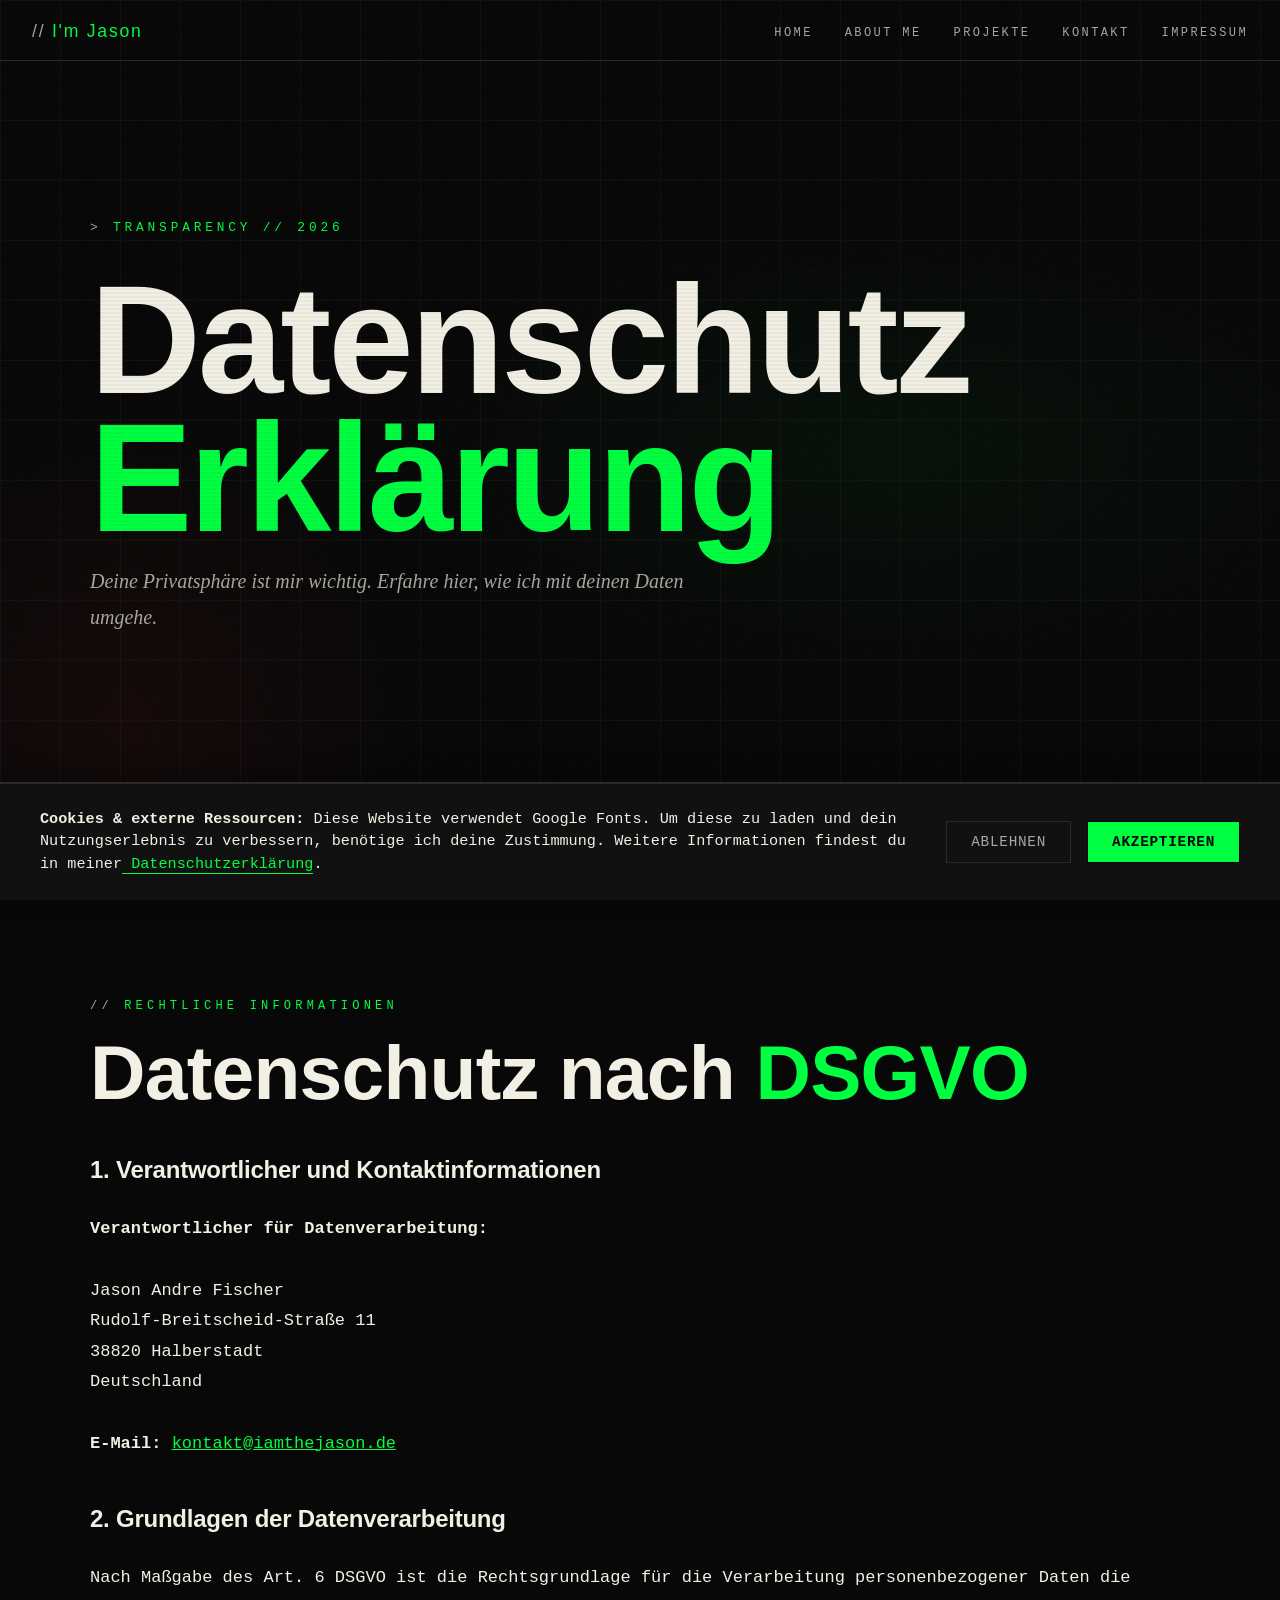
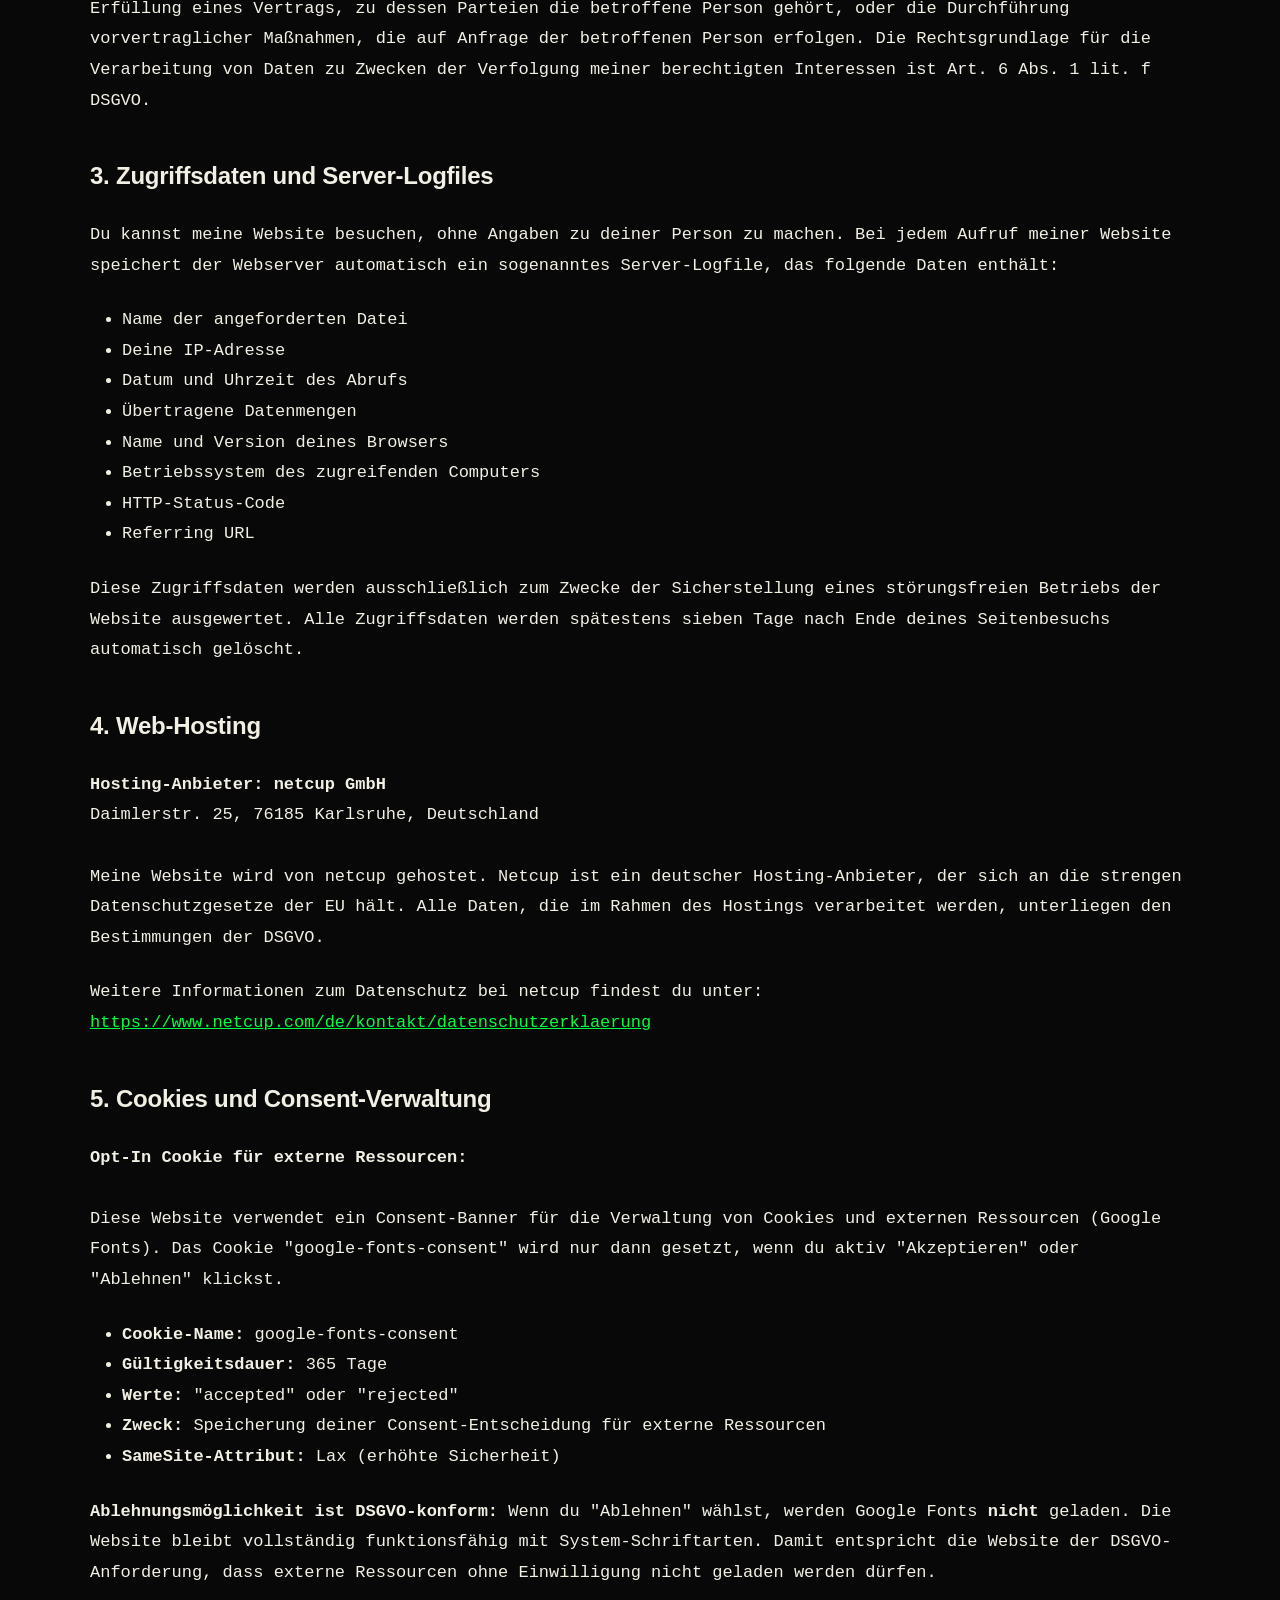
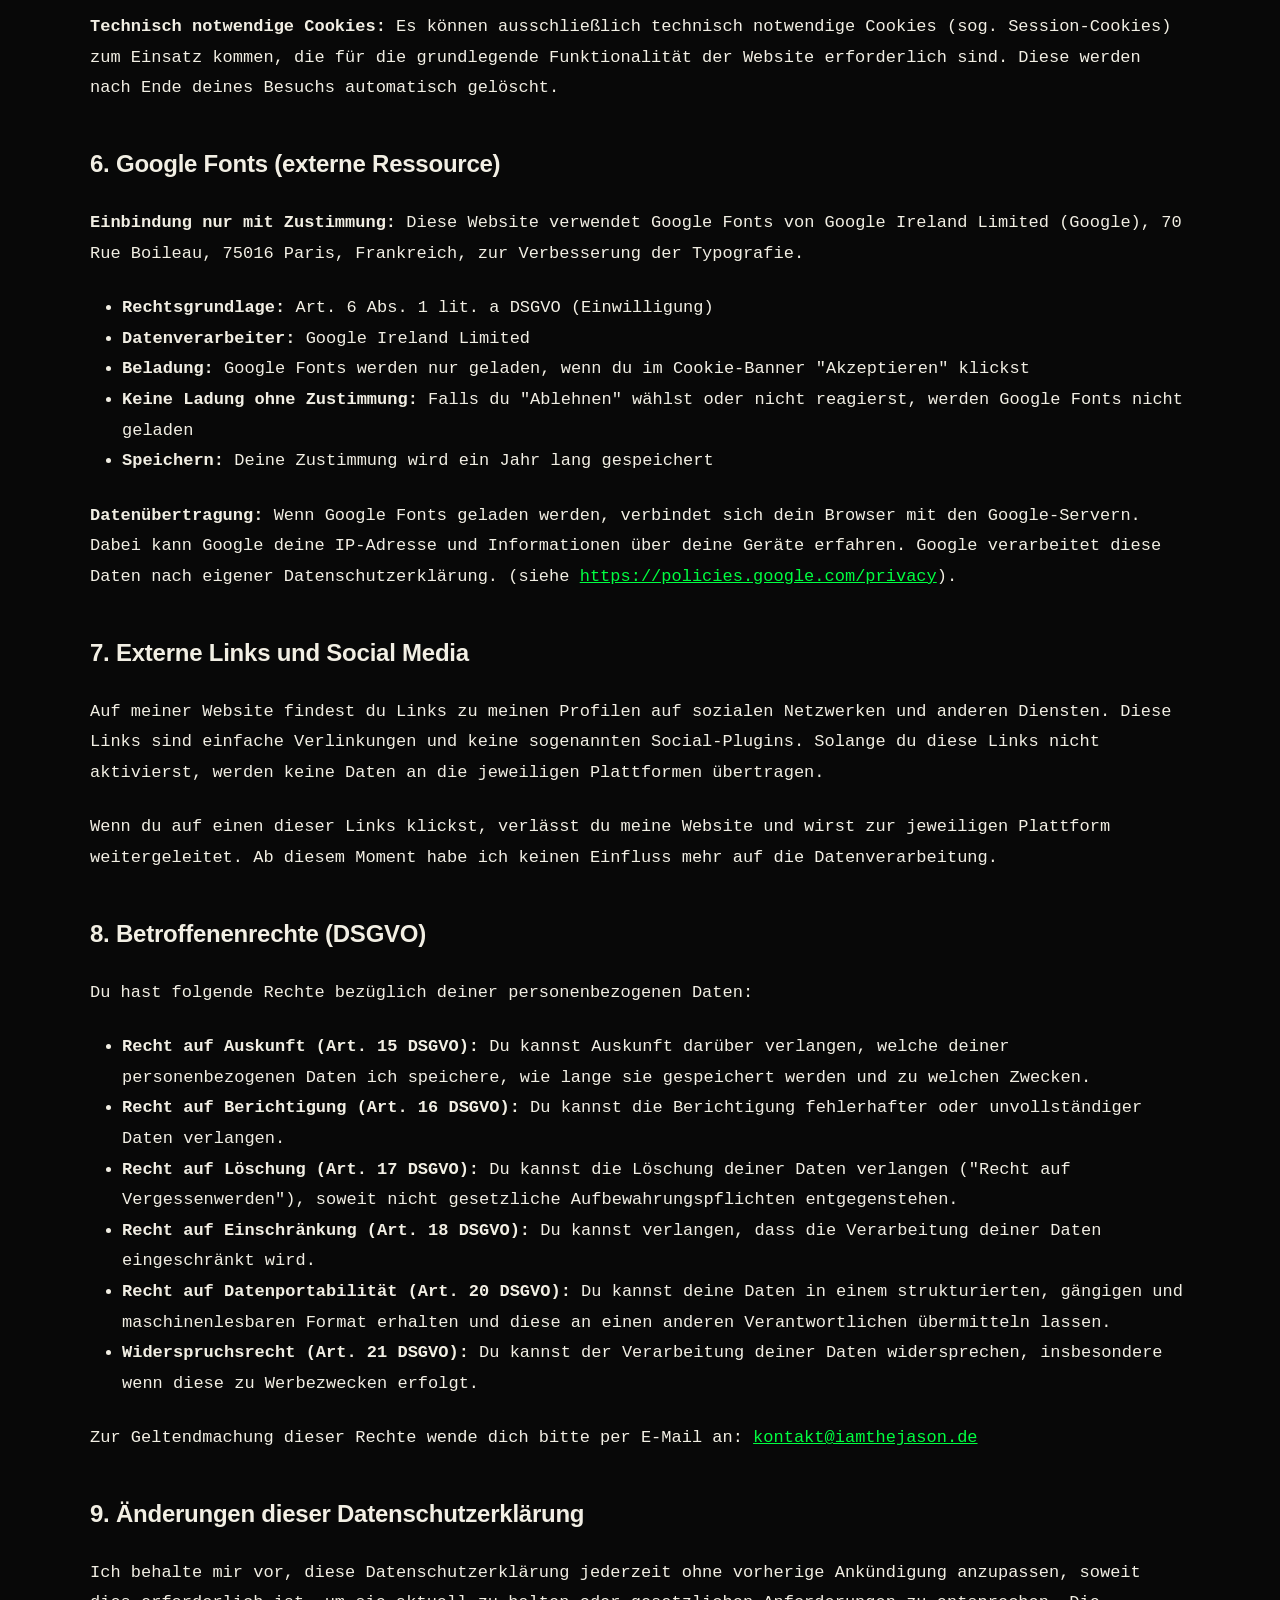
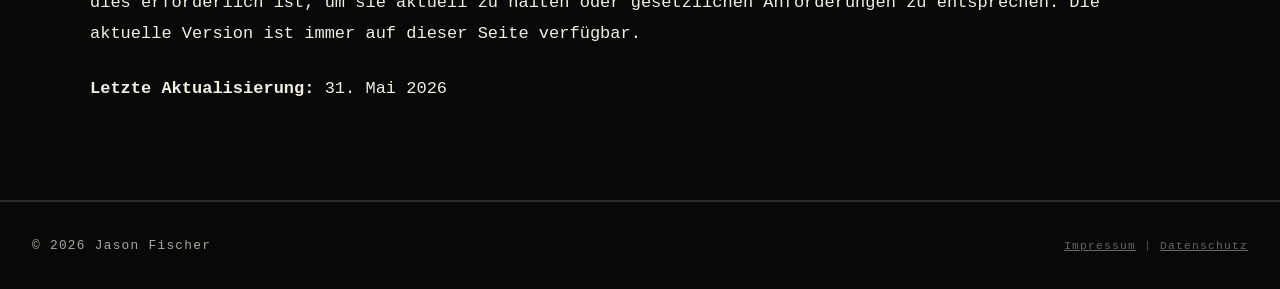
==== commit c9e69ed3: "Bugfixing" ====
--- a/datenschutz.html
+++ b/datenschutz.html
@@ -17,7 +17,7 @@
       <div class="cookie-text">
         <strong>Cookies & externe Ressourcen:</strong> Diese Website verwendet Google Fonts. Um diese zu laden und dein
         Nutzungserlebnis zu verbessern, benötige ich deine Zustimmung. Weitere Informationen findest du in meiner<a
-          href="datenschutz.html">Datenschutzerklärung</a>.
+          href="datenschutz.html"> Datenschutzerklärung</a>.
       </div>
       <div class="cookie-buttons">
         <button class="cookie-btn" id="cookie-reject">Ablehnen</button>
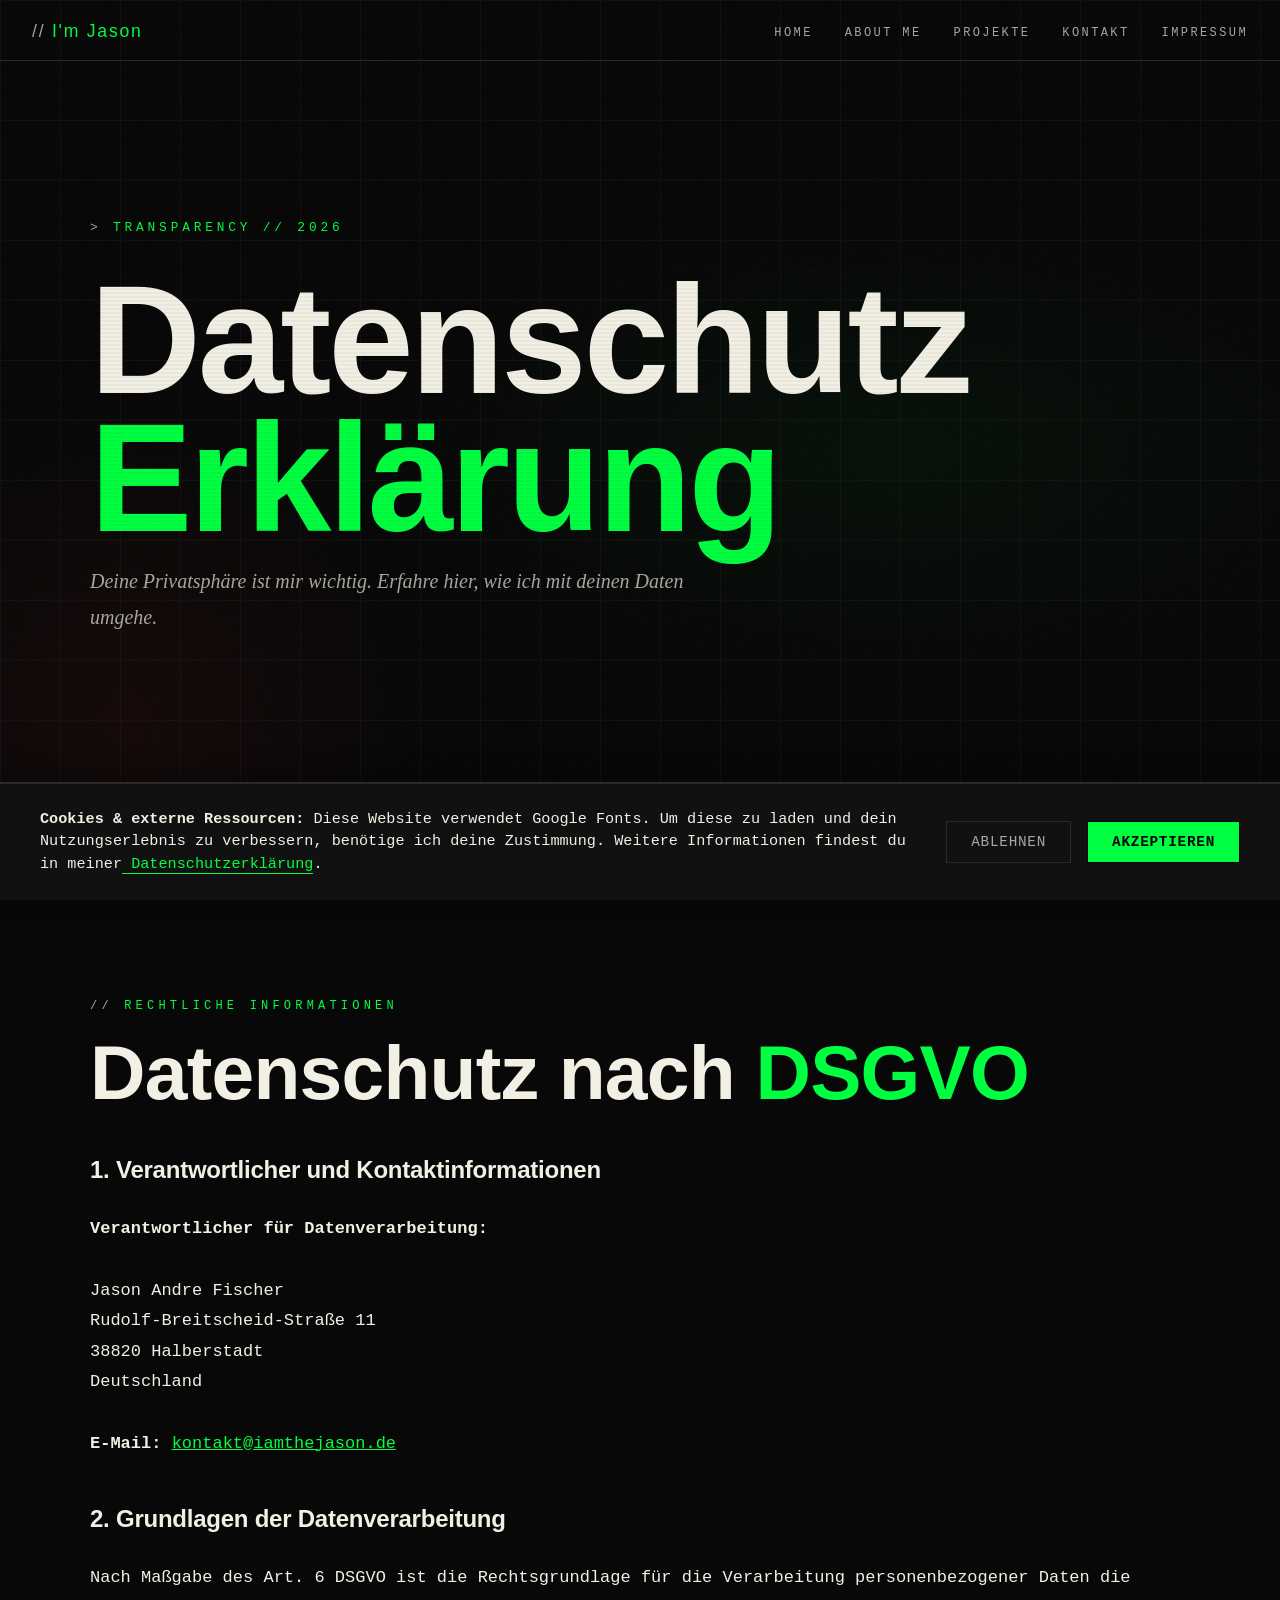
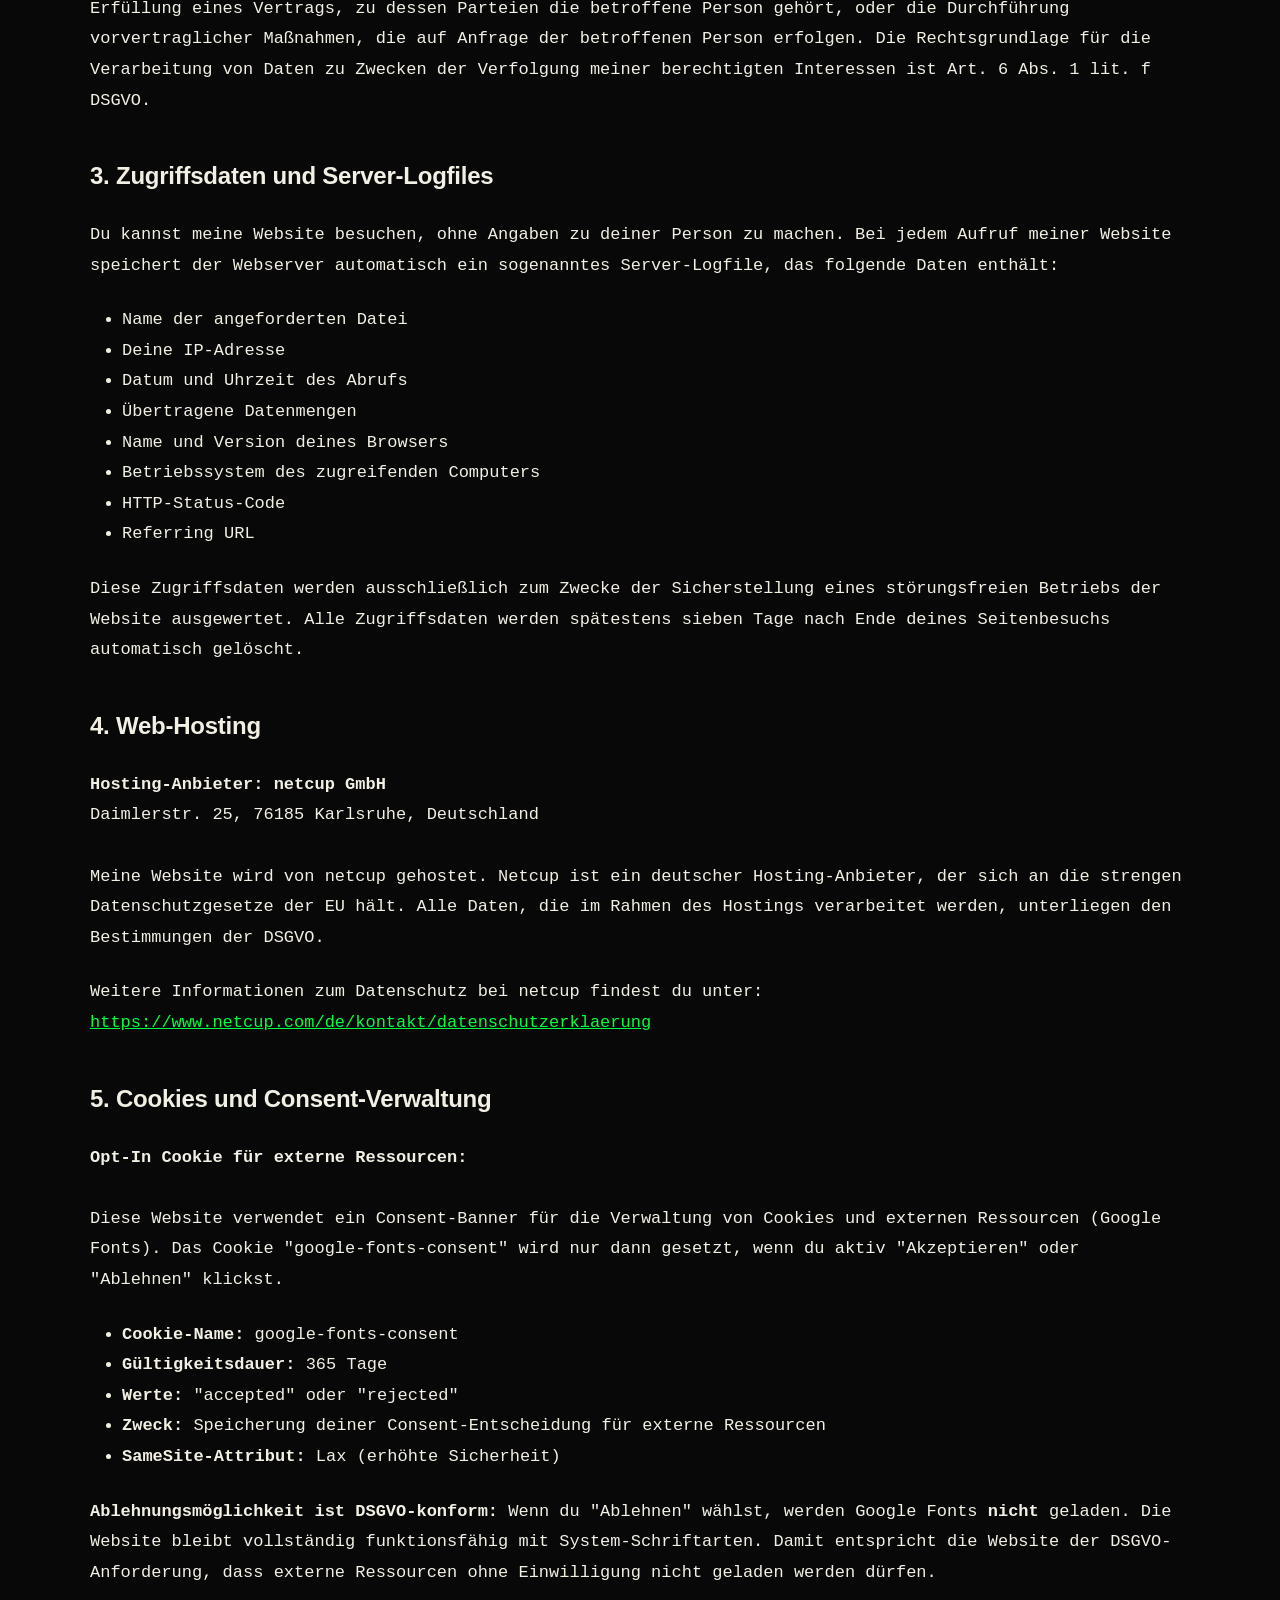
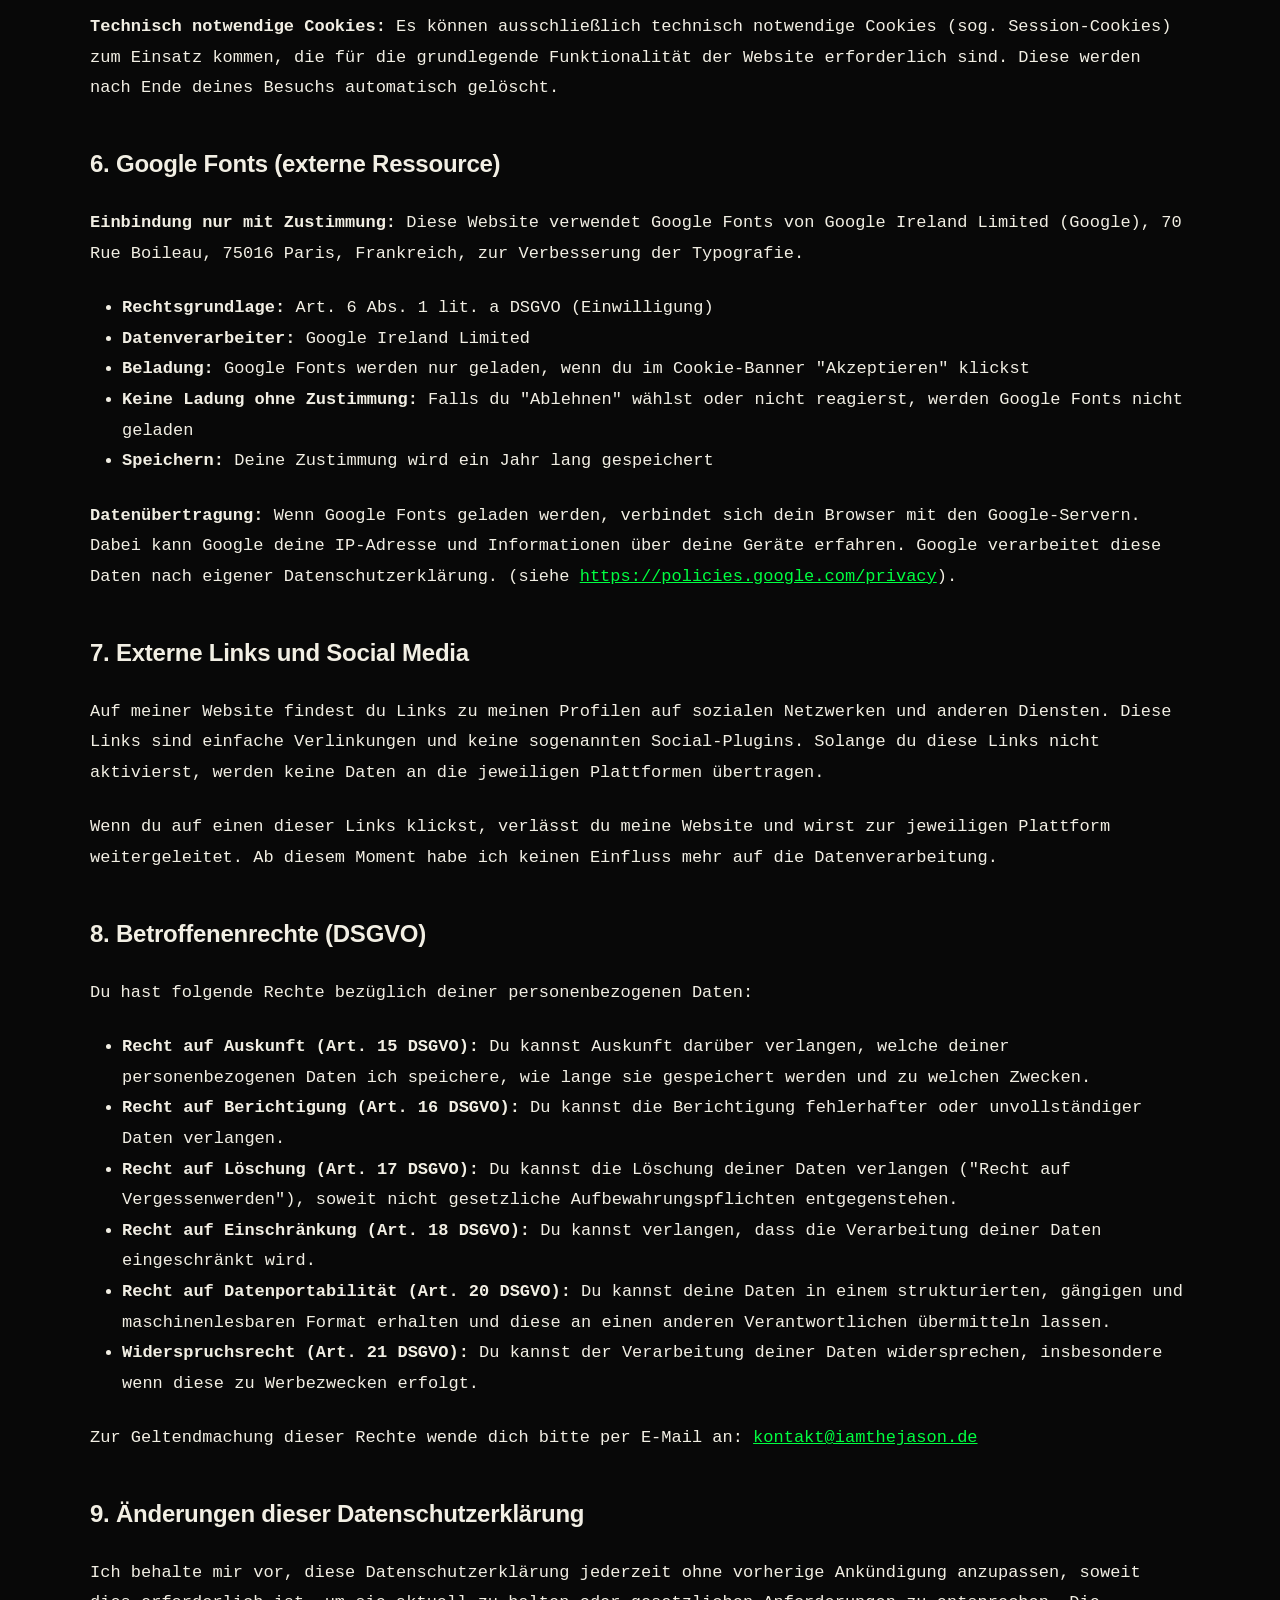
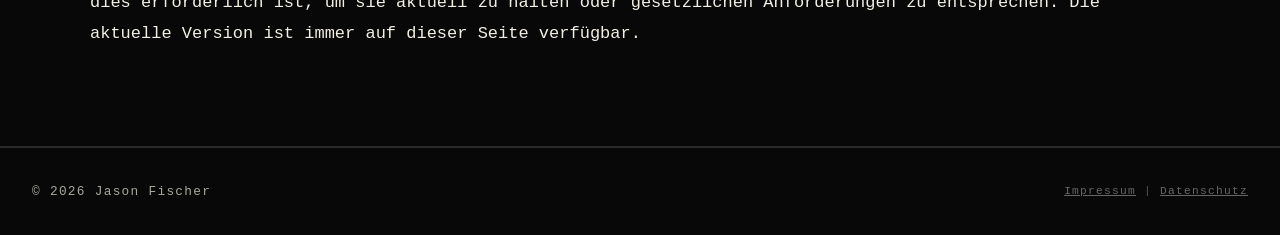
==== commit bc04d081: "finial commit" ====
--- a/datenschutz.html
+++ b/datenschutz.html
@@ -243,9 +243,6 @@
           erforderlich ist, um sie aktuell zu halten oder gesetzlichen Anforderungen zu entsprechen. Die aktuelle
           Version ist immer auf dieser Seite verfügbar.
         </p>
-        <p style="margin-top: 1.5rem;">
-          <strong>Letzte Aktualisierung:</strong> 31. Mai 2026
-        </p>
       </div>
     </div>
   </section>
--- a/style.css
+++ b/style.css
@@ -361,7 +361,7 @@
 }
 
 .terminal-block::before {
-    content: '● ● ●';
+    content: '🔴🟡🟢';
     position: absolute;
     top: 0.75rem;
     left: 1rem;
